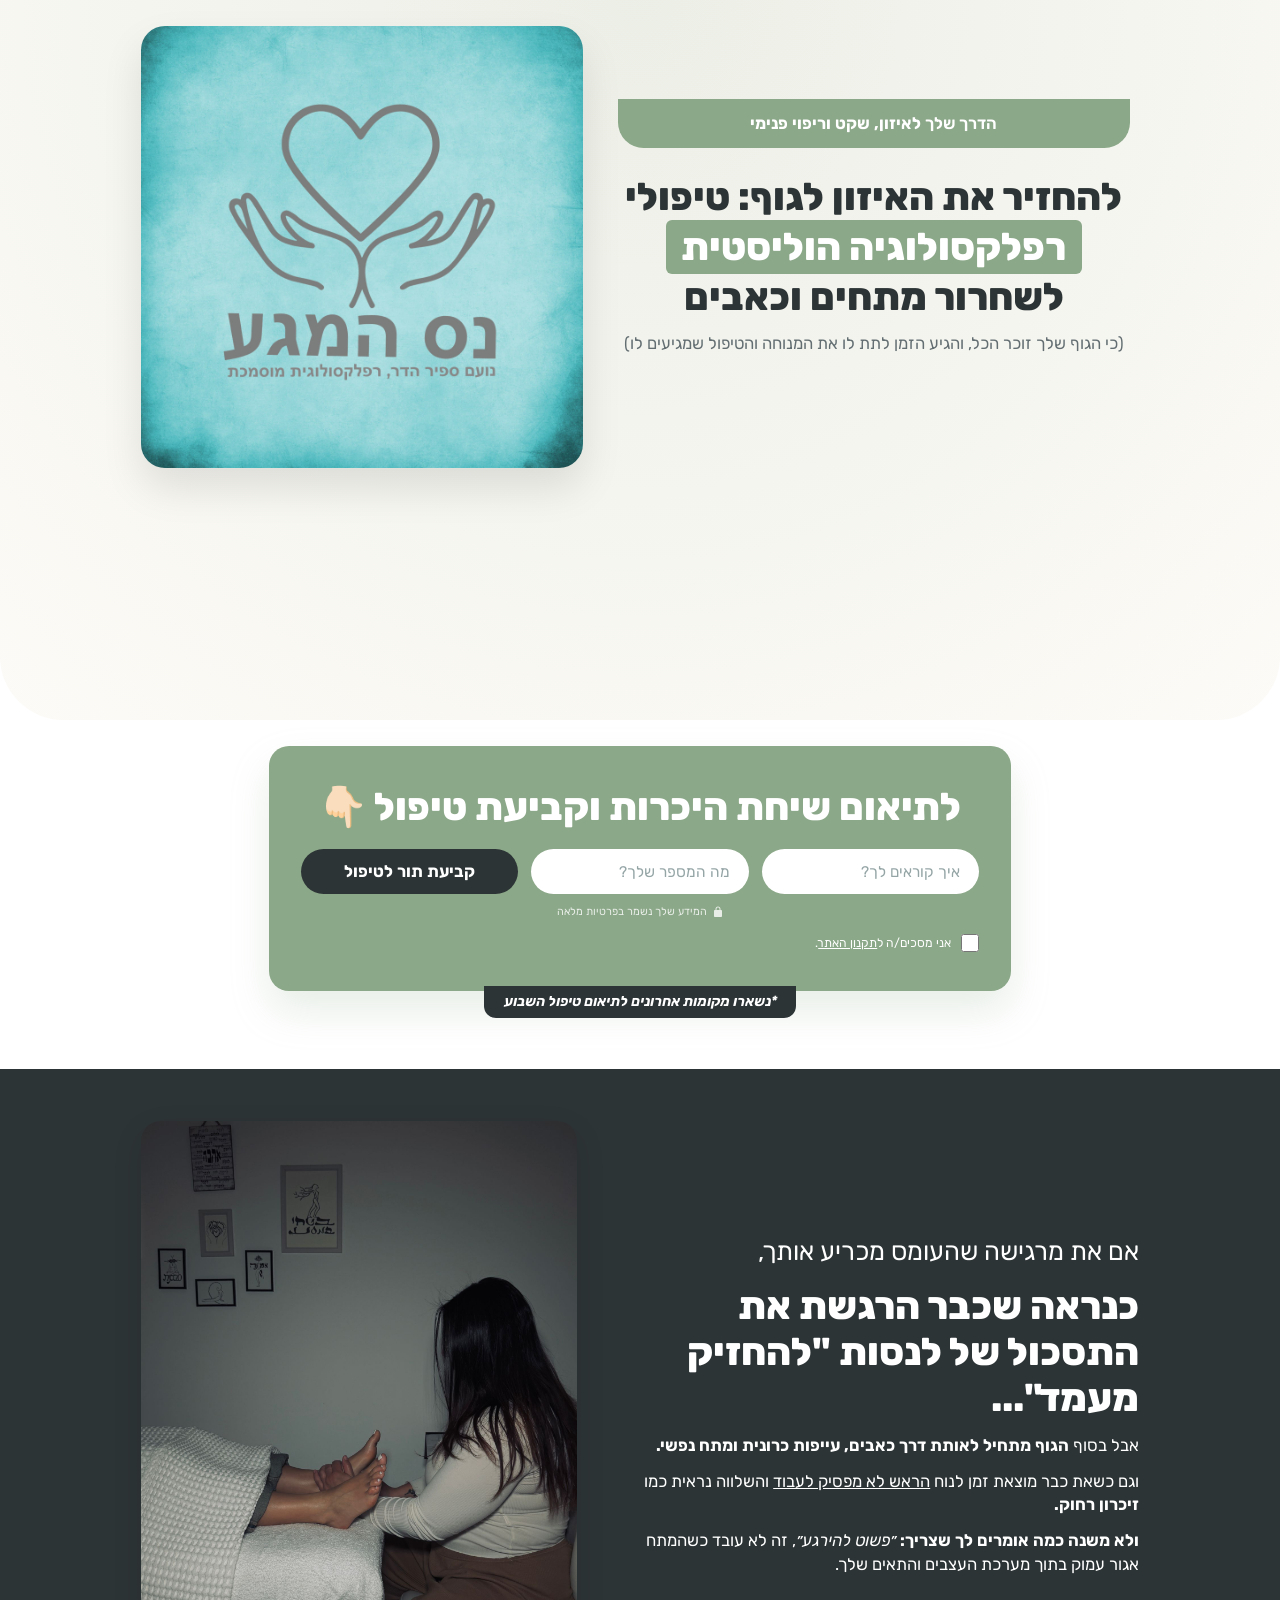
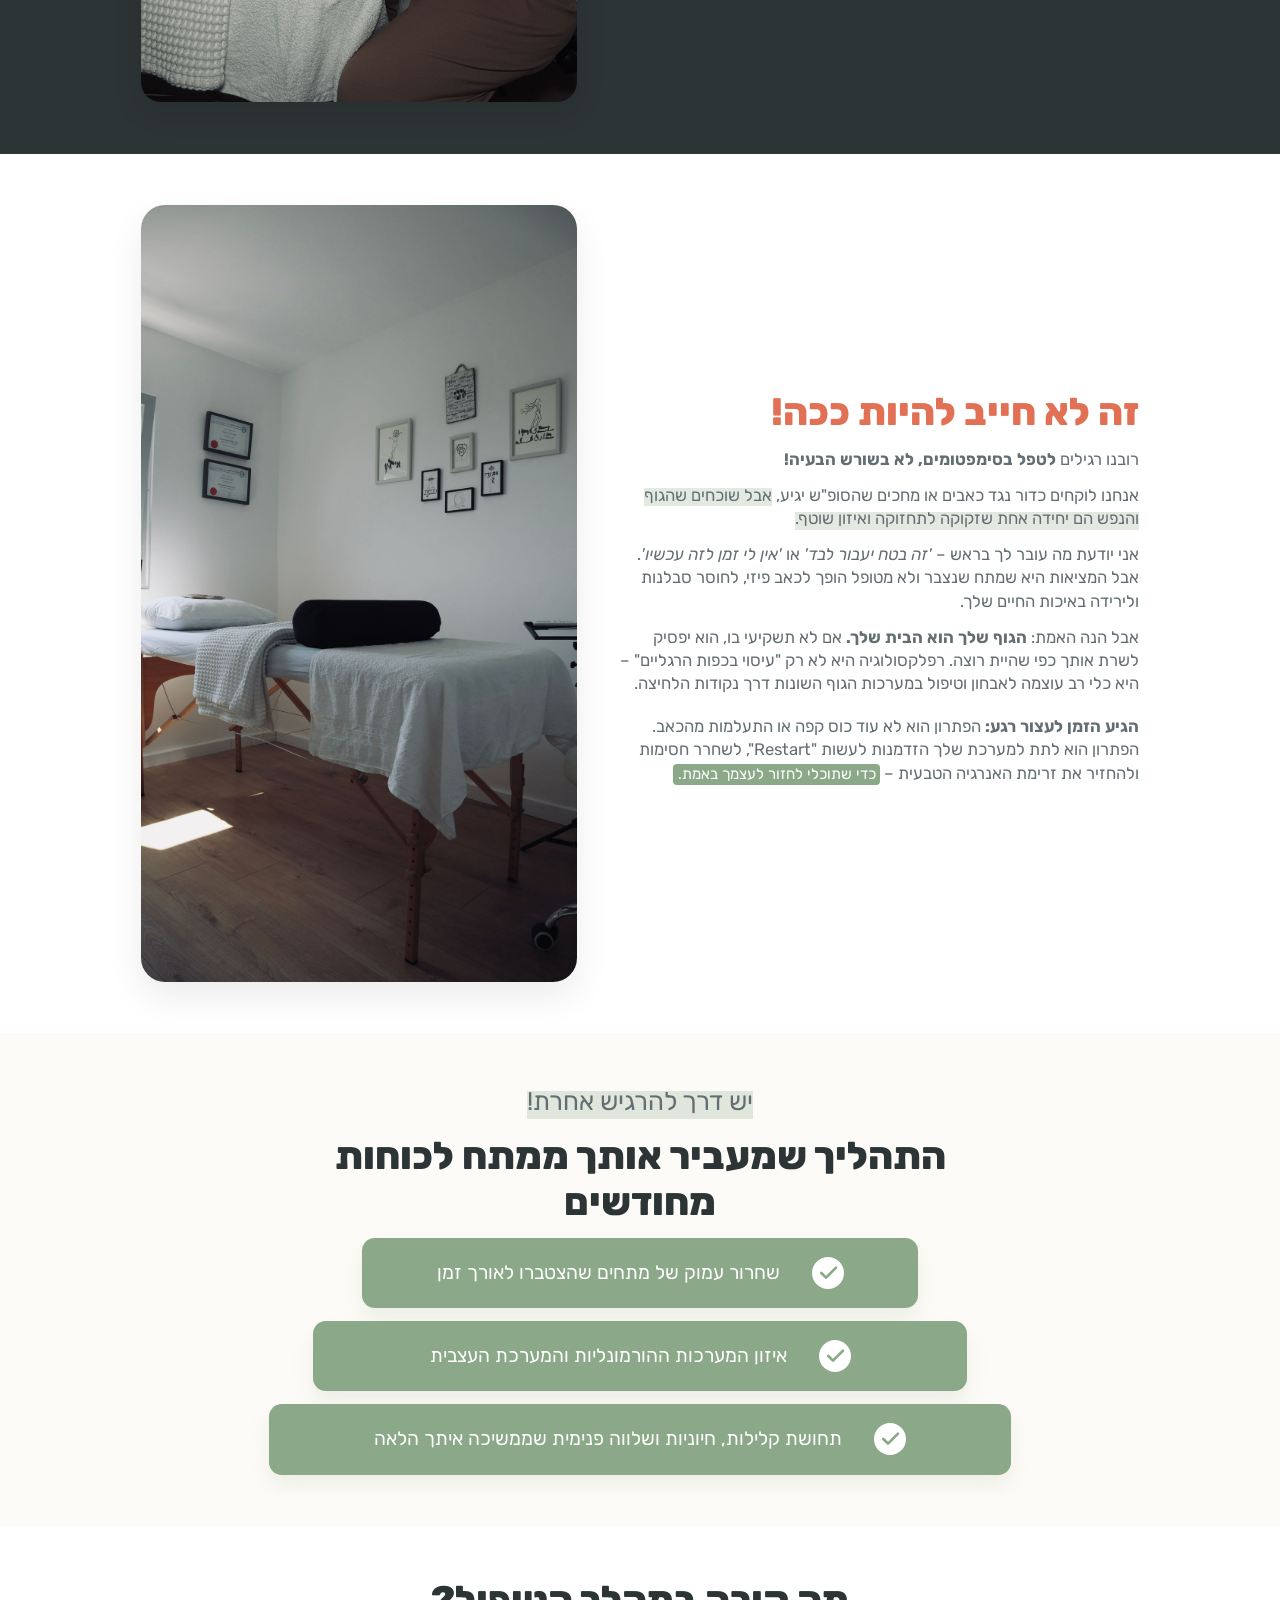
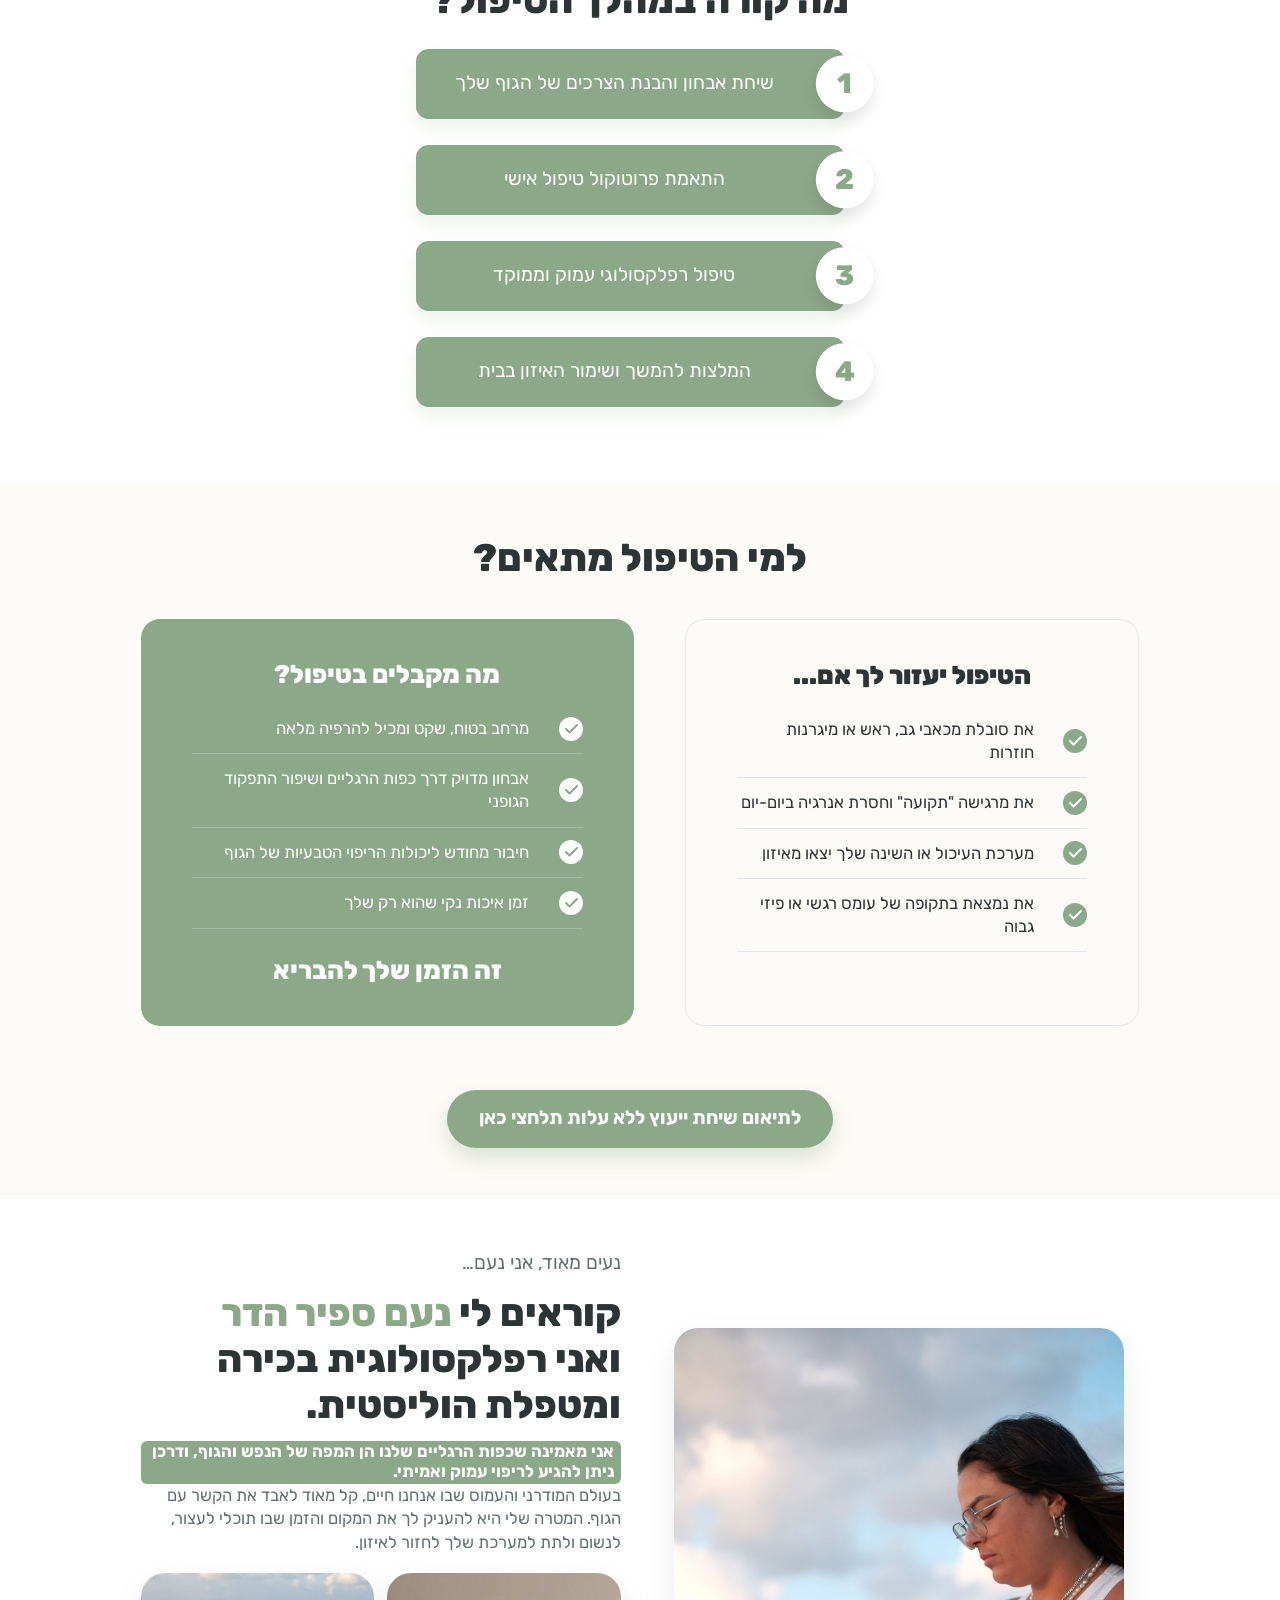
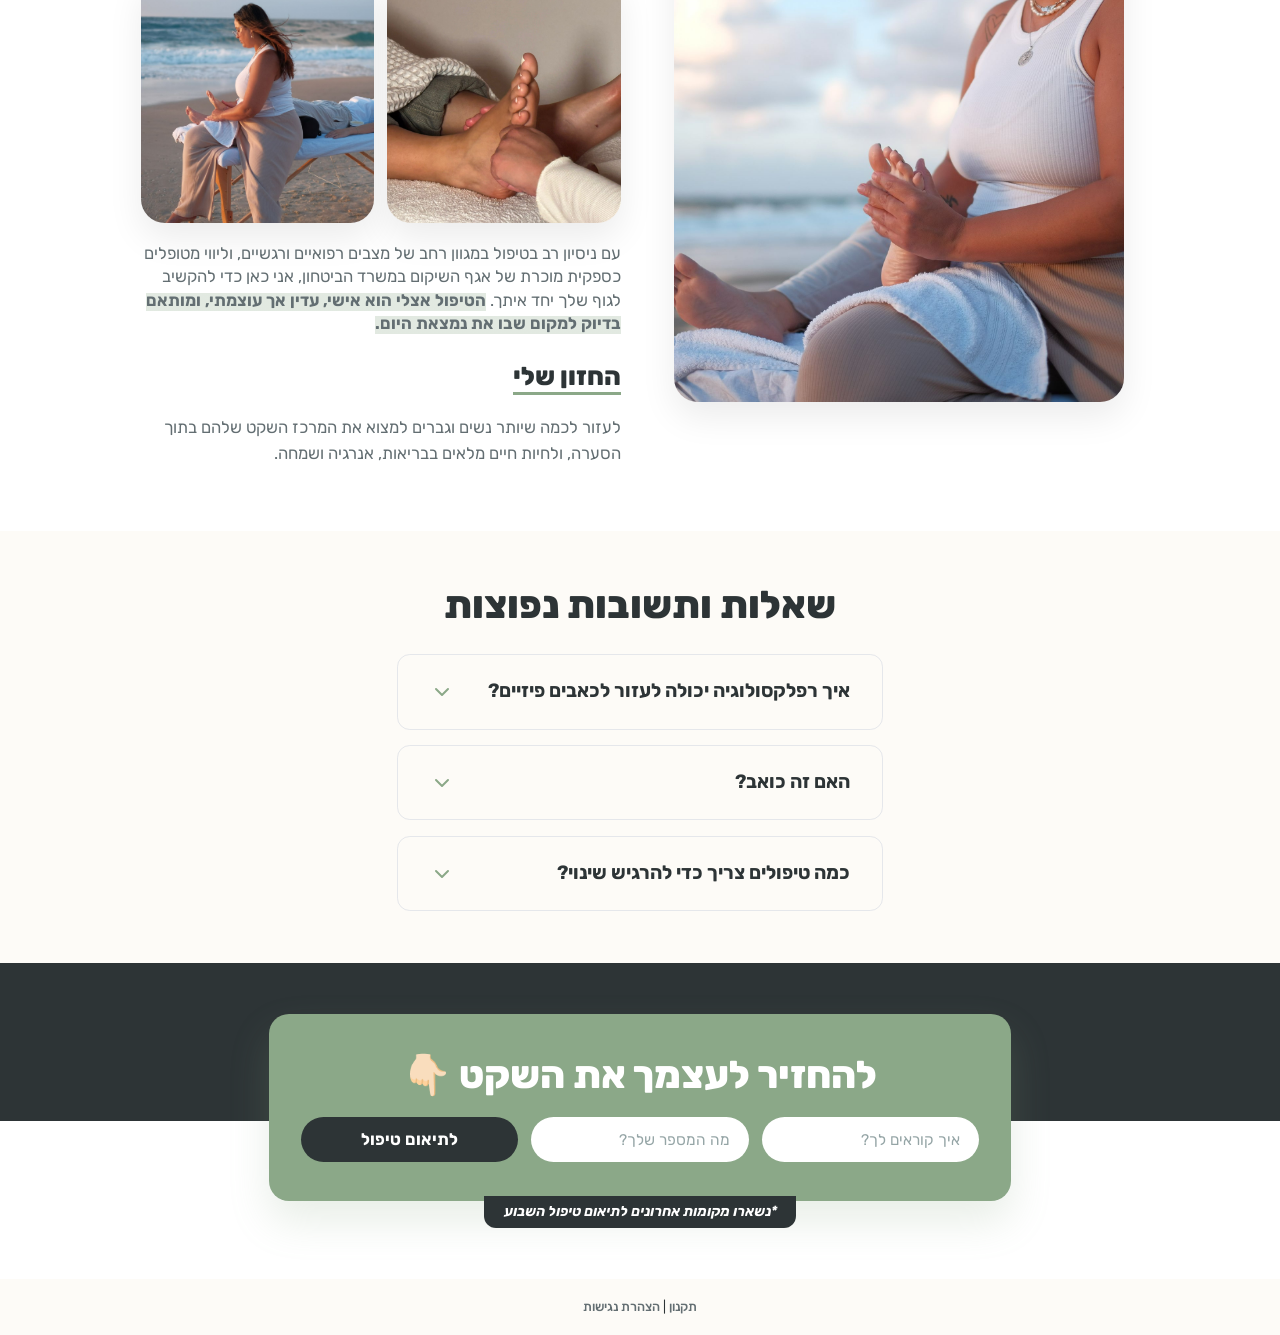
==== index.html @ 79ab9cec "Initial commit for Noam Sapir Hadar website" ====
<!DOCTYPE html>
<html lang="he" dir="rtl">
<head>
  <meta charset="utf-8">
  <title>נעם ספיר הדר | רפלקסולוגיה וטיפול הוליסטי</title>
  <meta content="להחזיר את האיזון לגוף ולנפש: טיפולי רפלקסולוגיה מותאמים אישית לשחרור מתחים, כאבים ושיפור איכות החיים." name="description">
  <meta name="keywords" content="נעם ספיר הדר, רפלקסולוגיה, טיפול הוליסטי, רפואה משלימה, חולון, שחרור מתחים, איזון גוף נפש">
  <meta name="author" content="נעם ספיר הדר">
  
  <meta content="נעם ספיר הדר | רפלקסולוגיה וטיפול הוליסטי" property="og:title">
  <meta content="להחזיר את האיזון לגוף ולנפש: טיפולי רפלקסולוגיה מותאמים אישית לשחרור מתחים, כאבים ושיפור איכות החיים." property="og:description">
  <meta content="website" property="og:type">
  
  <meta content="width=device-width, initial-scale=1" name="viewport">
  
  <link rel="stylesheet" href="style.css">

  <script>
  !function(f,b,e,v,n,t,s)
  {if(f.fbq)return;n=f.fbq=function(){n.callMethod?
  n.callMethod.apply(n,arguments):n.queue.push(arguments)};
  if(!f._fbq)f._fbq=n;n.push=n;n.loaded=!0;n.version='2.0';
  n.queue=[];t=b.createElement(e);t.async=!0;
  t.src=v;s=b.getElementsByTagName(e)[0];
  s.parentNode.insertBefore(t,s)}(window, document,'script',
  'https://connect.facebook.net/en_US/fbevents.js');
  fbq('init', '3843866865916899');
  fbq('track', 'PageView');
  </script>
  </head>
<body class="body">

<section class="hero-section">
  <div class="hero-background w-clearfix"></div>
  <div class="container large">
    <div class="hero-section-grid">
      <div>
        <div class="hero-topper">הדרך שלך <strong>לאיזון, שקט וריפוי פנימי</strong></div>
        <h1>להחזיר את האיזון לגוף: טיפולי <span class="bg-text-green">רפלקסולוגיה הוליסטית</span> לשחרור מתחים וכאבים</h1>
        <p>(כי הגוף שלך זוכר הכל, והגיע הזמן לתת לו את המנוחה והטיפול שמגיעים לו)</p>
      </div>
      <div style="text-align: center;">
        <img src="noam7.jpg" alt="נעם ספיר הדר - טיפול רפלקסולוגיה" class="main-hero-image" fetchpriority="high">
      </div>
    </div>
  </div>
</section>

<div class="container text-center" style="margin-top: 2rem; margin-bottom: 4rem;">
  <div class="form-block w-form">
    <form id="Lead-Form-Top" class="blue-form-wrapper">
      <h2 class="form-header">לתיאום שיחת היכרות וקביעת טיפול 👇🏻</h2>
      <div class="form-grid">
        <input class="round-text-field w-input" name="Name" placeholder="איך קוראים לך?" type="text" required aria-label="שם מלא">
        <input class="round-text-field w-input" name="Phone" placeholder="מה המספר שלך?" type="tel" required aria-label="מספר טלפון">
        <input type="submit" class="dark-round-button w-button" value="קביעת תור לטיפול" style="border: none;">
      </div>
      <div style="text-align: center; margin-top: 10px; font-size: 0.85rem; color: rgba(255,255,255,0.8); display: flex; align-items: center; justify-content: center; gap: 5px;">
        <svg width="12" height="12" viewBox="0 0 24 24" fill="currentColor"><path d="M18 8h-1V6c0-2.76-2.24-5-5-5S7 3.24 7 6v2H6c-1.1 0-2 .9-2 2v10c0 1.1.9 2 2 2h12c1.1 0 2-.9 2-2V10c0-1.1-.9-2-2-2zM9 6c0-1.66 1.34-3 3-3s3 1.34 3 3v2H9V6z"/></svg>
        המידע שלך נשמר בפרטיות מלאה
      </div>
      <div style="text-align: right; margin-top: 15px; color: white; font-size: 0.95rem; line-height: 1.4;">
        <label style="display: flex; align-items: center; gap: 10px; cursor: pointer; font-weight: normal;">
          <input type="checkbox" name="Legal_Consent" required style="width: 18px; height: 18px; flex-shrink: 0; cursor: pointer;">
          <span>אני מסכים/ה ל<a href="terms.html" target="_blank" rel="noopener" style="color: #ffffff; text-decoration: underline;">תקנון האתר</a>.</span>
        </label>
      </div>
      <p id="result-top" style="margin-top: 10px; display: none; color: white;"></p>
    </form>
    <div style="text-align: center; margin-top: -5px; position: relative; z-index: 10;">
      <div class="form-footer" style="padding: 0.5rem 1.5rem; border-radius: 0 0 12px 12px; font-weight: bold;">*נשארו מקומות אחרונים לתיאום טיפול השבוע</div>
    </div>
  </div>
</div>

<section class="dark-section">
  <div class="container large">
    <div class="pains-section-grid">
      <div>
        <p class="extra-big-text">אם את מרגישה שהעומס מכריע אותך,</p>
        <h2>כנראה שכבר הרגשת את התסכול של לנסות "להחזיק מעמד"...</h2>
        <p>אבל בסוף <strong class="red-marker">הגוף מתחיל לאותת דרך כאבים, עייפות כרונית ומתח נפשי.</strong></p>
        <p>וגם כשאת כבר מוצאת זמן לנוח <span class="underline">הראש לא מפסיק לעבוד</span> והשלווה נראית כמו <strong>זיכרון רחוק.</strong></p>
        <p><strong>ולא משנה כמה אומרים לך שצריך:</strong> <em>״פשוט להירגע״</em>, זה לא עובד כשהמתח אגור עמוק בתוך מערכת העצבים והתאים שלך.</p>
      </div>
      <div style="text-align: center;">
        <img src="noam1.jpg" alt="שחרור מתחים ורוגע" class="pains-chart-image" loading="lazy">
      </div>
    </div>
  </div>
</section>

<section class="white-section">
  <div class="container large">
    <div class="pains-section-grid">
      <div>
        <h2 class="red-text">זה לא חייב להיות ככה!</h2>
        <p>רובנו רגילים <strong>לטפל בסימפטומים, לא בשורש הבעיה!</strong></p>
        <p>אנחנו לוקחים כדור נגד כאבים או מחכים שהסופ"ש יגיע, <span class="yellow-marker">אבל שוכחים שהגוף והנפש הם יחידה אחת שזקוקה לתחזוקה ואיזון שוטף.</span></p>
        
        <p style="margin-top: 1rem;">אני יודעת מה עובר לך בראש – <em>'זה בטח יעבור לבד'</em> או <em>'אין לי זמן לזה עכשיו'</em>. אבל המציאות היא שמתח שנצבר ולא מטופל הופך לכאב פיזי, לחוסר סבלנות ולירידה באיכות החיים שלך.</p>
        <p>אבל הנה האמת: <strong class="red-marker">הגוף שלך הוא הבית שלך.</strong> אם לא תשקיעי בו, הוא יפסיק לשרת אותך כפי שהיית רוצה. רפלקסולוגיה היא לא רק "עיסוי בכפות הרגליים" – היא כלי רב עוצמה לאבחון וטיפול במערכות הגוף השונות דרך נקודות הלחיצה.</p>
        
        <div style="margin-top: 1.5rem;">
          <p><strong>הגיע הזמן לעצור רגע: </strong> הפתרון הוא לא עוד כוס קפה או התעלמות מהכאב. הפתרון הוא לתת למערכת שלך הזדמנות לעשות "Restart", לשחרר חסימות ולהחזיר את זרימת האנרגיה הטבעית – <span class="bg-text-green" style="font-size: 0.9em; padding: 0.1em 0.3em; border-radius: 4px;">כדי שתוכלי לחזור לעצמך באמת.</span></p>
        </div>
      </div>
      <div style="text-align: center;">
        <img src="noam2.jpg" alt="טיפול רפלקסולוגיה מקצועי" class="about-image" loading="lazy">
      </div>
    </div>
  </div>
</section>

<section class="light-gray-section text-center">
  <div class="container">
    <p class="extra-big-text"><span class="yellow-marker">יש דרך להרגיש אחרת!</span></p>
    <h2>התהליך שמעביר אותך ממתח לכוחות מחודשים</h2>
    <div class="blue-list-blocks-wrapper">
      <div class="blue-list-block cascading-block-1">
        <svg class="check-icon" viewBox="0 0 24 24" fill="none" xmlns="http://www.w3.org/2000/svg"><circle cx="12" cy="12" r="12" fill="white"/><path d="M7 12L10.5 15.5L18 8" stroke="#8BA888" stroke-width="2" stroke-linecap="round" stroke-linejoin="round"/></svg>
        <div>שחרור עמוק של מתחים שהצטברו לאורך זמן</div>
      </div>
      <div class="blue-list-block cascading-block-2">
        <svg class="check-icon" viewBox="0 0 24 24" fill="none" xmlns="http://www.w3.org/2000/svg"><circle cx="12" cy="12" r="12" fill="white"/><path d="M7 12L10.5 15.5L18 8" stroke="#8BA888" stroke-width="2" stroke-linecap="round" stroke-linejoin="round"/></svg>
        <div>איזון המערכות ההורמונליות והמערכת העצבית</div>
      </div>
      <div class="blue-list-block cascading-block-3">
        <svg class="check-icon" viewBox="0 0 24 24" fill="none" xmlns="http://www.w3.org/2000/svg"><circle cx="12" cy="12" r="12" fill="white"/><path d="M7 12L10.5 15.5L18 8" stroke="#8BA888" stroke-width="2" stroke-linecap="round" stroke-linejoin="round"/></svg>
        <div>תחושת קלילות, חיוניות ושלווה פנימית שממשיכה איתך הלאה</div>
      </div>
    </div>
  </div>
</section>

<section class="white-section text-center">
  <div class="container small">
    <h2>מה קורה במהלך הטיפול?</h2>
    <div class="onboarding-steps-wrapper">
      <div class="blue-list-block onboarding"><div class="onboarding-number">1</div><div>שיחת אבחון והבנת הצרכים של הגוף שלך</div></div>
      <div class="blue-list-block onboarding"><div>התאמת פרוטוקול טיפול אישי</div><div class="onboarding-number">2</div></div>
      <div class="blue-list-block onboarding"><div>טיפול רפלקסולוגי עמוק וממוקד</div><div class="onboarding-number">3</div></div>
      <div class="blue-list-block onboarding"><div>המלצות להמשך ושימור האיזון בבית</div><div class="onboarding-number">4</div></div>
    </div>
  </div>
</section>

<section class="light-gray-section text-center">
  <div class="container large">
    <h2>למי הטיפול מתאים?</h2>
    <div class="avatar-wrapper">
      <div class="avatar-block">
        <h3 style="font-weight: 900;">הטיפול יעזור לך אם...</h3>
        <div>
          <div class="avatar-list-line">
            <svg class="list-icon-svg" viewBox="0 0 24 24" fill="none" xmlns="http://www.w3.org/2000/svg"><circle cx="12" cy="12" r="12" fill="#8BA888"/><path d="M7 12L10.5 15.5L18 8" stroke="white" stroke-width="2" stroke-linecap="round" stroke-linejoin="round"/></svg>
            <div>את סובלת מכאבי גב, ראש או מיגרנות חוזרות</div>
          </div>
          <div class="avatar-list-line">
            <svg class="list-icon-svg" viewBox="0 0 24 24" fill="none" xmlns="http://www.w3.org/2000/svg"><circle cx="12" cy="12" r="12" fill="#8BA888"/><path d="M7 12L10.5 15.5L18 8" stroke="white" stroke-width="2" stroke-linecap="round" stroke-linejoin="round"/></svg>
            <div>את מרגישה "תקועה" וחסרת אנרגיה ביום-יום</div>
          </div>
          <div class="avatar-list-line">
            <svg class="list-icon-svg" viewBox="0 0 24 24" fill="none" xmlns="http://www.w3.org/2000/svg"><circle cx="12" cy="12" r="12" fill="#8BA888"/><path d="M7 12L10.5 15.5L18 8" stroke="white" stroke-width="2" stroke-linecap="round" stroke-linejoin="round"/></svg>
            <div>מערכת העיכול או השינה שלך יצאו מאיזון</div>
          </div>
          <div class="avatar-list-line">
            <svg class="list-icon-svg" viewBox="0 0 24 24" fill="none" xmlns="http://www.w3.org/2000/svg"><circle cx="12" cy="12" r="12" fill="#8BA888"/><path d="M7 12L10.5 15.5L18 8" stroke="white" stroke-width="2" stroke-linecap="round" stroke-linejoin="round"/></svg>
            <div>את נמצאת בתקופה של עומס רגשי או פיזי גבוה</div>
          </div>
        </div>
      </div>
      <div class="avatar-block blue">
        <h3>מה מקבלים בטיפול?</h3>
        <div>
          <div class="avatar-list-line">
            <svg class="list-icon-svg" viewBox="0 0 24 24" fill="none" xmlns="http://www.w3.org/2000/svg"><circle cx="12" cy="12" r="12" fill="white"/><path d="M7 12L10.5 15.5L18 8" stroke="#8BA888" stroke-width="2" stroke-linecap="round" stroke-linejoin="round"/></svg>
            <div>מרחב בטוח, שקט ומכיל להרפיה מלאה</div>
          </div>
          <div class="avatar-list-line">
            <svg class="list-icon-svg" viewBox="0 0 24 24" fill="none" xmlns="http://www.w3.org/2000/svg"><circle cx="12" cy="12" r="12" fill="white"/><path d="M7 12L10.5 15.5L18 8" stroke="#8BA888" stroke-width="2" stroke-linecap="round" stroke-linejoin="round"/></svg>
            <div>אבחון מדויק דרך כפות הרגליים ושיפור התפקוד הגופני</div>
          </div>
          <div class="avatar-list-line">
            <svg class="list-icon-svg" viewBox="0 0 24 24" fill="none" xmlns="http://www.w3.org/2000/svg"><circle cx="12" cy="12" r="12" fill="white"/><path d="M7 12L10.5 15.5L18 8" stroke="#8BA888" stroke-width="2" stroke-linecap="round" stroke-linejoin="round"/></svg>
            <div>חיבור מחודש ליכולות הריפוי הטבעיות של הגוף</div>
          </div>
          <div class="avatar-list-line">
            <svg class="list-icon-svg" viewBox="0 0 24 24" fill="none" xmlns="http://www.w3.org/2000/svg"><circle cx="12" cy="12" r="12" fill="white"/><path d="M7 12L10.5 15.5L18 8" stroke="#8BA888" stroke-width="2" stroke-linecap="round" stroke-linejoin="round"/></svg>
            <div>זמן איכות נקי שהוא רק שלך</div>
          </div>
        </div>
        <h3 style="text-align: center; margin-top: 2rem; margin-bottom: 0;">זה הזמן שלך להבריא</h3>
      </div>
    </div>
    <a href="#Cta" class="blue-round-button w-inline-block" style="text-decoration: none; margin-top: 2rem;">
      <div>לתיאום שיחת ייעוץ <strong>ללא עלות</strong> תלחצי כאן</div>
    </a>
  </div>
</section>

<section class="white-section">
  <div class="container large">
    <div class="about-section-grid">
      <div style="text-align: center;">
        <img src="noam4.jpg" alt="נעם ספיר הדר - רפלקסולוגית בכירה" class="about-image" style="max-width: 450px; margin: 0 auto; display: block;" loading="lazy">
      </div>
      <div class="about-content-wrapper">
        <p class="big-text">נעים מאוד, אני נעם…</p>
        <h2>קוראים לי <span class="light-blue-text">נעם ספיר הדר</span> <br>ואני <span>רפלקסולוגית בכירה ומטפלת הוליסטית.</span></h2>
        <div>
          <p>
            <strong class="bg-text-green">
              אני מאמינה שכפות הרגליים שלנו הן המפה של הנפש והגוף, ודרכן ניתן להגיע לריפוי עמוק ואמיתי.
            </strong>
            בעולם המודרני והעמוס שבו אנחנו חיים, קל מאוד לאבד את הקשר עם הגוף. המטרה שלי היא להעניק לך את המקום והזמן שבו תוכלי לעצור, לנשום ולתת למערכת שלך לחזור לאיזון.
          </p>
          <div style="display: grid; grid-template-columns: 1fr 1fr; gap: 1rem; margin: 1.5rem 0;">
            <img src="noam5.jpg" alt="קליניקה נעם ספיר הדר" class="about-image" style="height: 250px;">
            <img src="noam6.jpg" alt="טיפול בכפות הרגליים" class="about-image" style="height: 250px;">
          </div>
          <p>
            עם ניסיון רב בטיפול במגוון רחב של מצבים רפואיים ורגשיים, וליווי מטופלים כספקית מוכרת של אגף השיקום במשרד הביטחון, אני כאן כדי להקשיב לגוף שלך יחד איתך.
            <strong class="yellow-marker">
              הטיפול אצלי הוא אישי, עדין אך עוצמתי, ומותאם בדיוק למקום שבו את נמצאת היום.
            </strong>
          </p>
          <div style="margin-top: 2rem;">
            <h2 style="font-size: 2rem; display: inline-block; border-bottom: 3px solid #8BA888; padding-bottom: 0;">
              החזון שלי
            </h2>
            <p style="margin-top: 0.5rem; line-height: 1.6;">
              לעזור לכמה שיותר נשים וגברים למצוא את המרכז השקט שלהם בתוך הסערה, ולחיות חיים מלאים בבריאות, אנרגיה ושמחה.
            </p>
          </div>
        </div>
      </div>
    </div>
  </div>
</section>

<section class="light-gray-section">
  <div class="container small">
    <h2 class="text-center" style="margin-bottom: 2rem;">שאלות ותשובות נפוצות</h2>
    <div class="faq-wrapper-2" id="faq-section">
      
      <div class="faq-block-2" onclick="toggleFaq(this)">
        <div class="faq-question-wrapper-2">
          <div class="faq-question-text-2">איך רפלקסולוגיה יכולה לעזור לכאבים פיזיים?</div>
          <svg class="faq-arrow-icon-2" viewBox="0 0 24 24" fill="none" xmlns="http://www.w3.org/2000/svg" style="transition: transform 0.3s ease; width: 24px; height: 24px;"><path d="M6 9L12 15L18 9" stroke="currentColor" stroke-width="2" stroke-linecap="round" stroke-linejoin="round"/></svg>
        </div>
        <div class="faq-answer-wrapper" style="display: none; padding-top: 1rem; border-top: 1px solid #E5E7EB; margin-top: 0.5rem;">
          <p class="faq-answer-text-2">דרך כפות הרגליים משתקפות כל מערכות הגוף. לחיצה ועיסוי בנקודות ספציפיות מעוררים את זרימת הדם, משחררים חסימות ומעודדים את הגוף להפריש חומרים משככי כאבים ומרגיעים באופן טבעי.</p>
        </div>
      </div>
      
      <div class="faq-block-2" onclick="toggleFaq(this)">
        <div class="faq-question-wrapper-2">
          <div class="faq-question-text-2">האם זה כואב?</div>
          <svg class="faq-arrow-icon-2" viewBox="0 0 24 24" fill="none" xmlns="http://www.w3.org/2000/svg" style="transition: transform 0.3s ease; width: 24px; height: 24px;"><path d="M6 9L12 15L18 9" stroke="currentColor" stroke-width="2" stroke-linecap="round" stroke-linejoin="round"/></svg>
        </div>
        <div class="faq-answer-wrapper" style="display: none; padding-top: 1rem; border-top: 1px solid #E5E7EB; margin-top: 0.5rem;">
          <p class="faq-answer-text-2">הטיפול לרוב נעים ומרגיע מאוד. לעיתים תיתכן רגישות בנקודות שמשקפות חוסר איזון בגוף, אך עוצמת הלחיצה תמיד מותאמת לסף הרגישות האישי שלך כדי להבטיח נוחות מקסימלית.</p>
        </div>
      </div>
      
      <div class="faq-block-2" onclick="toggleFaq(this)">
        <div class="faq-question-wrapper-2">
          <div class="faq-question-text-2">כמה טיפולים צריך כדי להרגיש שינוי?</div>
          <svg class="faq-arrow-icon-2" viewBox="0 0 24 24" fill="none" xmlns="http://www.w3.org/2000/svg" style="transition: transform 0.3s ease; width: 24px; height: 24px;"><path d="M6 9L12 15L18 9" stroke="currentColor" stroke-width="2" stroke-linecap="round" stroke-linejoin="round"/></svg>
        </div>
        <div class="faq-answer-wrapper" style="display: none; padding-top: 1rem; border-top: 1px solid #E5E7EB; margin-top: 0.5rem;">
          <p class="faq-answer-text-2">כבר לאחר הטיפול הראשון מרגישים לרוב רוגע ושלווה. לטיפול בבעיות כרוניות או עמוקות יותר, מומלץ לעבור סדרה של מספר טיפולים כדי לייצר שינוי יציב ומעמיק במערכות הגוף.</p>
        </div>
      </div>

    </div>
  </div>
</section>

<section id="Cta" class="half-dark-section">
  <div class="container text-center">
    <div class="form-block w-form">
      <form id="Lead-Form" class="blue-form-wrapper">
        <h2 class="form-header">להחזיר לעצמך את השקט 👇🏻</h2>
        <div class="form-grid">
          <input class="round-text-field w-input" name="Name" placeholder="איך קוראים לך?" type="text" required>
          <input class="round-text-field w-input" name="Phone" placeholder="מה המספר שלך?" type="tel" required>
          <input type="submit" class="dark-round-button w-button" value="לתיאום טיפול">
        </div>
        <p id="result-bottom" style="margin-top: 10px; display: none; color: white;"></p>
      </form>
      <div style="text-align: center; margin-top: -5px; position: relative; z-index: 10;">
        <div class="form-footer" style="padding: 0.5rem 1.5rem; border-radius: 0 0 12px 12px; font-weight: bold;">*נשארו מקומות אחרונים לתיאום טיפול השבוע</div>
      </div>
    </div>
  </div>
</section>

<section class="white-section footer">
  <div class="container">
    <div class="footer-text">
      <a href="terms.html" class="footer-link">תקנון</a> | 
      <a href="accessibility.html" class="footer-link">הצהרת נגישות</a>
    </div>
  </div>
</section>

<script>
function toggleFaq(element) {
  const answer = element.querySelector('.faq-answer-wrapper');
  const arrow = element.querySelector('.faq-arrow-icon-2');
  
  if (answer.style.display === 'none') {
    answer.style.display = 'block';
    arrow.style.transform = 'rotate(180deg)';
  } else {
    answer.style.display = 'none';
    arrow.style.transform = 'rotate(0deg)';
  }
}

const formIds = ['Lead-Form-Top', 'Lead-Form'];

formIds.forEach(id => {
    const form = document.getElementById(id);
    const result = (id === 'Lead-Form-Top') ? document.getElementById('result-top') : document.getElementById('result-bottom');

    form.addEventListener('submit', async function(e) {
        e.preventDefault();
        const formData = new FormData(form);
        const json = JSON.stringify(Object.fromEntries(formData));

        result.style.display = "block";
        result.textContent = "שולח נתונים בבטחה...";

        try {
            const response = await fetch('/api/submit', {
                method: 'POST',
                headers: { 'Content-Type': 'application/json', 'Accept': 'application/json' },
                body: json
            });

            if (response.ok) {
                result.textContent = "הפרטים נשלחו בהצלחה! ניצור קשר בהקדם.";
                form.reset();
            } else {
                result.textContent = "אירעה שגיאה בשרת. אנא נסה שנית או פנה אלינו בטלפון.";
            }
        } catch (error) {
            result.textContent = "משהו השתבש. אנא וודא שאתה מחובר לאינטרנט ונסה שוב.";
        } finally {
            setTimeout(() => { result.style.display = "none"; }, 6000);
        }
    });
});
</script>

<script defer src="https://cdn.userway.org/widget.js" data-account="iaCLqsaGRU" data-position="5"></script>

</body>
</html>
---- style.css ----
@import url('https://fonts.googleapis.com/css2?family=Rubik:ital,wght@0,300..900;1,300..900&display=swap');

/* HTML Resets & Base Elements */
* { box-sizing: border-box; }
html { height: 100%; -webkit-text-size-adjust: 100%; -ms-text-size-adjust: 100%; font-family: sans-serif; }
body { margin: 0; min-height: 100%; direction: rtl; color: #2D3436; text-align: right; font-family: 'Rubik', sans-serif; font-size: 1.3rem; line-height: 1.4; background-color: #fff; }
article, aside, details, figcaption, figure, footer, header, hgroup, main, menu, nav, section, summary { display: block; }
a { background-color: #0000; }
a:active, a:hover { outline: 0; }
b, strong { font-weight: bold; }
h1, h2, h3, h4, h5, h6 { margin-bottom: 10px; font-weight: bold; }
h1 { margin-top: 20px; font-size: 38px; line-height: 44px; }
h2 { margin-top: 20px; font-size: 32px; line-height: 36px; }
h3 { margin-top: 20px; font-size: 24px; line-height: 30px; }
h4 { margin-top: 10px; font-size: 18px; line-height: 24px; }
p { margin-top: 0; margin-bottom: 10px; }
img { vertical-align: middle; max-width: 100%; display: inline-block; border: 0; }
button, input, select, textarea { color: inherit; font: inherit; margin: 0; }
button, html input[type="button"], input[type="submit"] { -webkit-appearance: button; cursor: pointer; border: 0; }
input { line-height: normal; }
input[type="checkbox"] { box-sizing: border-box; padding: 0; }
ul { margin-top: 0; margin-bottom: 10px; padding-left: 40px; }
textarea { overflow: auto; resize: none; min-height: 5rem; }

/* Variables */
:root {
  --white-smoke: #FDFBF7;
  --dark: #2D3436;
  --white: white;
  --light-blue: #A8C3A0;
  --green: #8BA888;
  --red: #E17055;
  --brand-accent: #8BA888;
  --brand-accent-light: rgba(139, 168, 136, 0.45);
}

/* Base Classes */
.w-clearfix:before, .w-clearfix:after { content: " "; grid-area: 1 / 1 / 2 / 2; display: table; }
.w-clearfix:after { clear: both; }
.w-inline-block { max-width: 100%; display: inline-block; }
.w-form { margin: 0 0 15px; }
.w-input { color: #333; vertical-align: middle; background-color: #fff; border: 1px solid #E5E7EB; width: 100%; height: 38px; margin-bottom: 10px; padding: 8px 12px; font-size: 14px; line-height: 1.42857; display: block; border-radius: 8px; }
.w-input:focus { border-color: var(--brand-accent); outline: 0; }
.w-button { color: #fff; line-height: inherit; cursor: pointer; background-color: var(--brand-accent); border: 0; border-radius: 8px; padding: 9px 15px; text-decoration: none; display: inline-block; transition: background-color 0.2s; }
.w-button:hover { background-color: #7A9677; }

/* Typography Overrides */
h1, h2 { margin-top: 0; margin-bottom: 1rem; font-size: 3rem; font-weight: 800; line-height: 1.2; color: #2D3436; }
h3 { margin-top: 0; margin-bottom: 1rem; font-size: 2rem; font-weight: 800; line-height: 1.3; color: #2D3436; }
h4 { margin-top: 0; margin-bottom: 1rem; font-size: 1.5rem; font-weight: 700; line-height: 24px; }
p { margin-bottom: 1rem; color: #636E72; }
.text-center { text-align: center; }
.extra-big-text { font-size: 2rem; line-height: 1.4; }
.big-text { font-size: 1.5rem; line-height: 1.4; }
.underline { text-decoration: underline; }
.red-text { color: #E17055; }
.light-blue-text { color: var(--brand-accent) !important; }
.bg-text-green { background-color: var(--brand-accent); color: #ffffff; padding: 0.1em 0.4em; border-radius: 6px; display: inline-block; line-height: 1.2; }

/* Layout & Containers */
.container { max-width: 60rem; margin-left: auto; margin-right: auto; padding-left: 1rem; padding-right: 1rem; }
.container.small { max-width: 40rem; }
.container.large { max-width: 80rem; }

/* Sections */
.hero-section { color: var(--dark); text-align: center; position: relative; overflow: hidden; min-height: 80vh; display: flex; flex-direction: column; align-items: center; justify-content: flex-start; padding: 0 0 4rem; }
.hero-section.legal { min-height: auto; padding: 2rem 0; }
.hero-topper { background-color: var(--brand-accent); color: var(--white); border-bottom-right-radius: 2rem; border-bottom-left-radius: 2rem; max-width: 40rem; margin-bottom: 2rem; margin-left: auto; margin-right: auto; padding: 1rem 2rem; position: relative; z-index: 10; font-weight: 600; }
.hero-background { z-index: -999; background-color: #FDFBF7; background-image: radial-gradient(circle at 50% 0, rgba(139, 168, 136, 0.15), #fff0); border-bottom-right-radius: 5rem; border-bottom-left-radius: 5rem; height: 100%; position: absolute; inset: 0% 0% auto; }
.dark-section { color: var(--white); background-color: #2D3436; padding-top: 4rem; padding-bottom: 4rem; }
.dark-section h2, .dark-section p { color: white; }
.white-section { padding-top: 4rem; padding-bottom: 4rem; }
.white-section.footer { text-align: center; padding-top: 1.5rem; padding-bottom: 1.5rem; font-size: 1rem; background-color: #FDFBF7; }
.light-gray-section { background-color: var(--white-smoke); padding-top: 4rem; padding-bottom: 4rem; }
.half-dark-section { background-color: #2D3436; background-image: linear-gradient(#2D3436 50%, #fff 50%); padding-top: 4rem; padding-bottom: 4rem; }

/* Grids */
.hero-section-grid { display: grid; grid-template-columns: 1fr; gap: 2rem; align-items: center; padding-bottom: 2rem; width: 100%; }
.about-section-grid { display: grid; grid-template-columns: 1fr; gap: 3rem; align-items: center; }
.pains-section-grid { display: grid; grid-template-columns: 1fr; gap: 3rem; align-items: center; }

/* Images */
.main-hero-image { width: auto; max-width: 100%; max-height: 65vh; height: auto; border-radius: 24px; box-shadow: 0 20px 40px rgba(0,0,0,0.1); margin: 2rem auto 0; display: block; object-fit: contain; }
.about-image { width: 100%; border-radius: 24px; box-shadow: 0 15px 35px rgba(0,0,0,0.08); object-fit: cover; }
.pains-chart-image { width: 100%; max-width: 550px; display: block; margin: 0 auto; border-radius: 20px; box-shadow: 0 10px 30px rgba(0,0,0,0.1); }

/* Buttons & Forms */
.blue-round-button { grid-column-gap: 1rem; grid-row-gap: 1rem; background-color: var(--brand-accent) !important; color: var(--white); border-radius: 50rem; justify-content: center; align-items: center; padding: 1.2rem 2.5rem; font-size: 1.5rem; text-decoration: none; transition: all .3s ease-in-out; display: inline-flex; box-shadow: 0 10px 20px rgba(139, 168, 136, 0.3); font-weight: 700; }
.blue-round-button:hover { transform: translate(0, -3px); background-color: #7A9677 !important; box-shadow: 0 15px 30px rgba(139, 168, 136, 0.4); }
.dark-round-button { background-color: #2D3436 !important; border-radius: 100rem; height: 3.5rem; padding: .5rem 2.5rem; font-weight: 700; color: white !important; }
.blue-form-wrapper { background-color: var(--brand-accent) !important; border-color: var(--brand-accent) !important; color: var(--white); border-radius: 20px; padding: 3rem 2.5rem !important; box-shadow: 0 20px 40px rgba(139, 168, 136, 0.2); }
.blue-form-wrapper .form-header { color: #ffffff !important; margin-bottom: 1.5rem; }
.round-text-field { direction: rtl; color: var(--dark); text-align: right; background-color: #ffffff; border: none; border-radius: 50rem; height: 3.5rem; margin-bottom: 0; padding: .5rem 1.5rem; font-size: 1.2rem; }
.round-text-field::placeholder { color: #95A5A6; }
.form-grid { grid-column-gap: 1rem; grid-row-gap: 1rem; grid-template-rows: auto; grid-template-columns: 1fr 1fr 1fr; grid-auto-columns: 1fr; display: grid; }
.form-footer { color: var(--white); background-color: var(--dark); border-bottom-right-radius: 1rem; border-bottom-left-radius: 1rem; max-width: 85%; padding: .5rem 1.5rem; font-size: 1.1rem; font-style: italic; display: inline-block; font-weight: 500; }
.form-block { margin-bottom: 0; }
#Lead-Form input[type="submit"] { background-color: var(--dark) !important; color: #ffffff !important; border: none; transition: transform 0.2s; }
#Lead-Form input[type="submit"]:hover { transform: scale(1.02); }

/* Components - Solution Blocks */
.blue-list-block { grid-column-gap: 1.25rem; grid-row-gap: 1.25rem; background-color: var(--brand-accent) !important; color: #ffffff !important; text-align: right; border-radius: 1rem; justify-content: center; align-items: center; padding: 1rem 2rem; display: flex; position: relative; box-shadow: 0 10px 20px rgba(139, 168, 136, 0.15); }
.blue-list-blocks-wrapper { grid-column-gap: 1rem; grid-row-gap: 1rem; flex-flow: column; justify-content: flex-start; align-items: center; display: flex; }
.cascading-block-1 { width: 75% !important; max-width: none !important; margin: 0 auto !important; justify-content: center !important; font-size: 1.5rem !important; padding: 1.5rem 2.5rem !important; text-align: center !important; }
.cascading-block-2 { width: 88% !important; max-width: none !important; margin: 0 auto !important; justify-content: center !important; font-size: 1.5rem !important; padding: 1.5rem 2.5rem !important; text-align: center !important; }
.cascading-block-3 { width: 100% !important; max-width: none !important; margin: 0 auto !important; justify-content: center !important; font-size: 1.5rem !important; padding: 1.5rem 2.5rem !important; text-align: center !important; }

/* Components - Onboarding Steps */
.onboarding-steps-wrapper { grid-column-gap: 2rem; grid-row-gap: 2rem; flex-flow: column; grid-template-rows: auto auto; grid-template-columns: 1fr 1fr; grid-auto-columns: 1fr; max-width: 35rem; margin: 2rem auto; padding-right: 1.5rem; font-size: 1.5rem; display: flex; }
.blue-list-block.onboarding { padding-right: 5rem !important; padding-left: 2.5rem !important; min-height: 5.5rem; }
.onboarding-number { background-color: #ffffff !important; color: var(--brand-accent) !important; border-radius: 50% !important; width: 4.5rem !important; height: 4.5rem !important; display: flex !important; justify-content: center !important; align-items: center !important; position: absolute !important; right: 0 !important; top: 50% !important; transform: translate(50%, -50%) !important; box-shadow: 0 8px 15px rgba(0,0,0,0.1) !important; font-size: 2.2rem !important; font-weight: 800 !important; border: none !important; }

/* Components - Avatar List */
.avatar-wrapper { grid-column-gap: 4rem; grid-row-gap: 4rem; justify-content: center; margin-top: 3rem; margin-bottom: 3rem; display: flex; }
.avatar-block { color: #2D3436; background-color: #FDFBF7; border-radius: 1.5rem; padding: 3rem 4rem; border: 1px solid #E5E7EB; }
.avatar-block.blue { background-color: var(--brand-accent) !important; color: white; border: none; }
.avatar-block.blue h3 { color: white; }
.avatar-list-line { grid-column-gap: 1.2rem; grid-row-gap: 1.2rem; text-align: right; border-bottom: 1px solid #E5E7EB; justify-content: flex-start; align-items: center; padding-top: 1rem; padding-bottom: 1rem; display: flex; }
.avatar-block.blue .avatar-list-line { border-bottom-color: rgba(255,255,255,0.2); }
.avatar-list-line.last { border-bottom-style: none; }

/* Components - FAQ */
.faq-wrapper-2 { grid-column-gap: 1.2rem; grid-row-gap: 1.2rem; text-align: right; flex-flow: column; display: flex; }
.faq-block-2 { color: #2D3436; cursor: pointer; background-color: #FDFBF7; border-radius: 1rem; padding: 1.5rem 2.5rem; border: 1px solid #E5E7EB; transition: border-color 0.2s; }
.faq-block-2:hover { border-color: var(--brand-accent); }
.faq-question-wrapper-2 { grid-column-gap: 2rem; grid-row-gap: 2rem; justify-content: space-between; align-items: center; padding-top: .25rem; padding-bottom: .25rem; display: flex; }
.faq-arrow-icon-2 { height: 1.75rem; color: var(--brand-accent); }
.faq-question-text-2 { font-size: 1.5rem; font-weight: 700; line-height: 1.5; }
.faq-answer-text-2 { width: 90%; color: #636E72; }

/* Icons & SVG */
.check-icon { width: 32px !important; height: 32px !important; margin-left: 16px; flex-shrink: 0; }
.list-icon-svg { width: 24px; height: 24px; margin-left: 14px; flex-shrink: 0; }

/* Text Markers */
.red-marker { --u: 100%; --h: .45em; --y: 0em; background-repeat: no-repeat; background-position: center calc(100% - var(--y)); background-size: var(--u) var(--h); -webkit-box-decoration-break: clone; box-decoration-break: clone; padding-bottom: 1%; background-image: url("https://cdn.prod.website-files.com/654bc6376837e19d25be369f/68b5dd1bfb86dd720c9b433a_Red%20Marker.webp"); }
.yellow-marker { --u: 100%; --h: 1.1em; --y: 0em; background-repeat: no-repeat; background-position: center calc(50% - var(--y)); background-size: var(--u) var(--h); -webkit-box-decoration-break: clone; box-decoration-break: clone; padding-bottom: 1%; background-image: linear-gradient(rgba(139, 168, 136, 0.25), rgba(139, 168, 136, 0.25)); }

/* Footer */
.footer-link { color: #636E72; text-decoration: none; font-weight: 500; transition: color 0.2s; }
.footer-link:hover { color: var(--brand-accent); }
.footer-text { opacity: 1; }

/* Responsive Adjustments */
@media (min-width: 768px) {
  .hero-section-grid { grid-template-columns: 1.2fr 1fr; padding-bottom: 3rem; }
  .about-section-grid { grid-template-columns: 1fr 1fr; }
  .pains-section-grid { grid-template-columns: 1.2fr 1fr; }
}

@media screen and (max-width: 1500px) { html { font-size: 90%; } }
@media screen and (max-width: 1280px) { html { font-size: 80%; } }
@media screen and (max-width: 991px) { 
  html { font-size: 100%; } 
  .hero-topper { margin-bottom: 1rem; }
  .hero-background { border-radius: 0; left: 0%; right: 0%; }
  .avatar-wrapper { grid-column-gap: 2rem; grid-row-gap: 2rem; flex-flow: column; }
}

@media screen and (max-width: 767px) {
  body { font-size: 1.2rem; }
  h1 { font-size: 2.5rem; }
  h2 { font-size: 2.2rem; }
  h3 { font-size: 1.8rem; }
  .form-grid { grid-template-columns: 1fr; }
  .hero-background { height: 100%; }
  .avatar-wrapper { margin-top: 0; }
  .faq-block-2 { padding-left: 1.5rem; padding-right: 1.5rem; }
  .blue-round-button { font-size: 1.2rem; width: 100%; }
  .blue-form-wrapper { padding-left: 1.5rem; padding-right: 1.5rem; }
  .dark-round-button { width: 100%; }
  .form-footer { font-size: 1.1rem; width: 100%; max-width: none; }
  .main-hero-image { max-width: 90%; margin-top: 1.5rem; max-height: none; }
  
  .cascading-block-1 { width: 95% !important; font-size: 1.2rem !important; padding: 1.2rem 1rem !important; }
  .cascading-block-2 { width: 98% !important; font-size: 1.2rem !important; padding: 1.2rem 1rem !important; }
  .cascading-block-3 { width: 100% !important; font-size: 1.2rem !important; padding: 1.2rem 1rem !important; }
  .blue-list-block.onboarding { padding-right: 4rem !important; }
  .onboarding-number { width: 3.5rem !important; height: 3.5rem !important; font-size: 1.8rem !important; }
  .check-icon { width: 24px !important; height: 24px !important; margin-left: 10px; }
}

@media screen and (max-width: 479px) {
  h1, h2 { font-size: 1.8rem; }
  .avatar-block { padding-left: 1.5rem; padding-right: 1.5rem; }
  .faq-question-wrapper-2 { grid-column-gap: 1rem; grid-row-gap: 1rem; }
  .blue-round-button { font-size: 1.1rem; }
  .faq-answer-text-2 { width: 100%; font-size: 1rem; }
  .faq-question-text-2 { font-size: 1.2rem; }
  .form-header { font-size: 1.6rem; }
  .form-footer { font-size: 1rem; }
  .blue-list-block { justify-content: flex-start; align-items: center; text-align: right; }
}
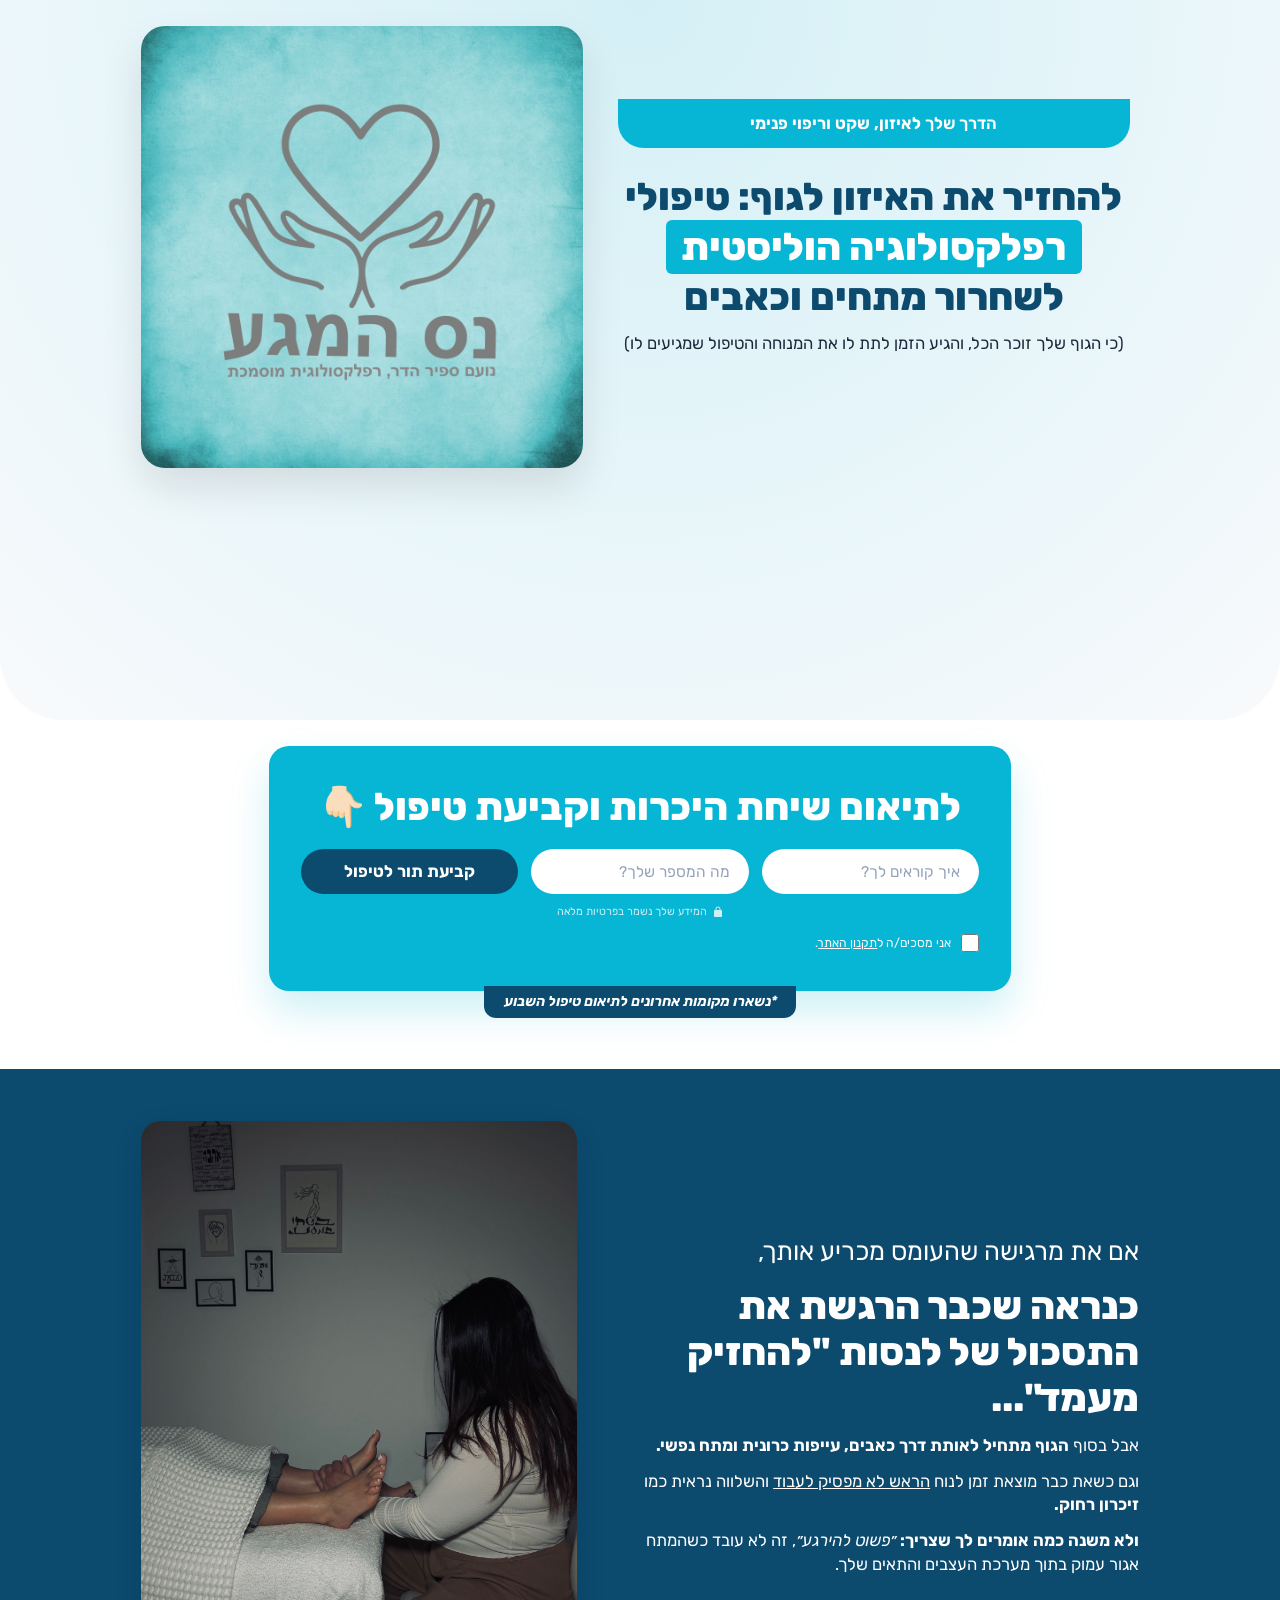
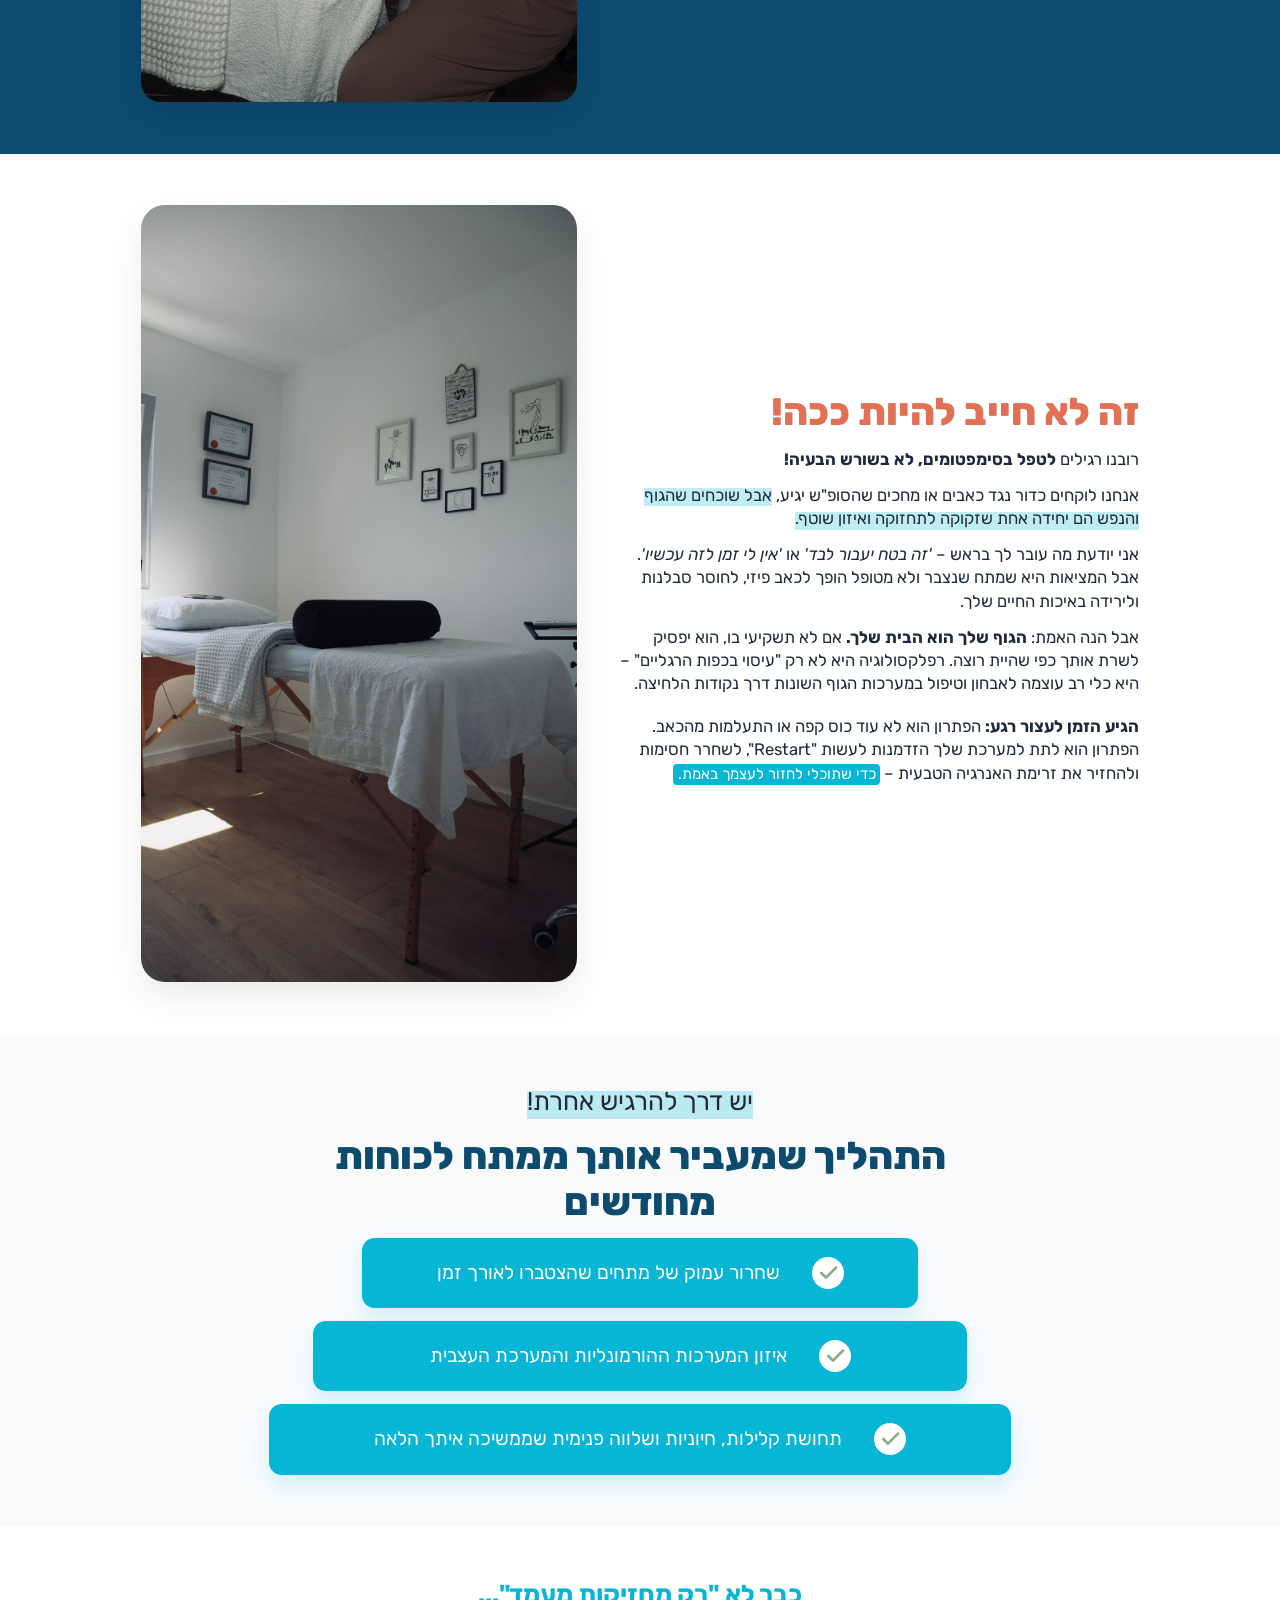
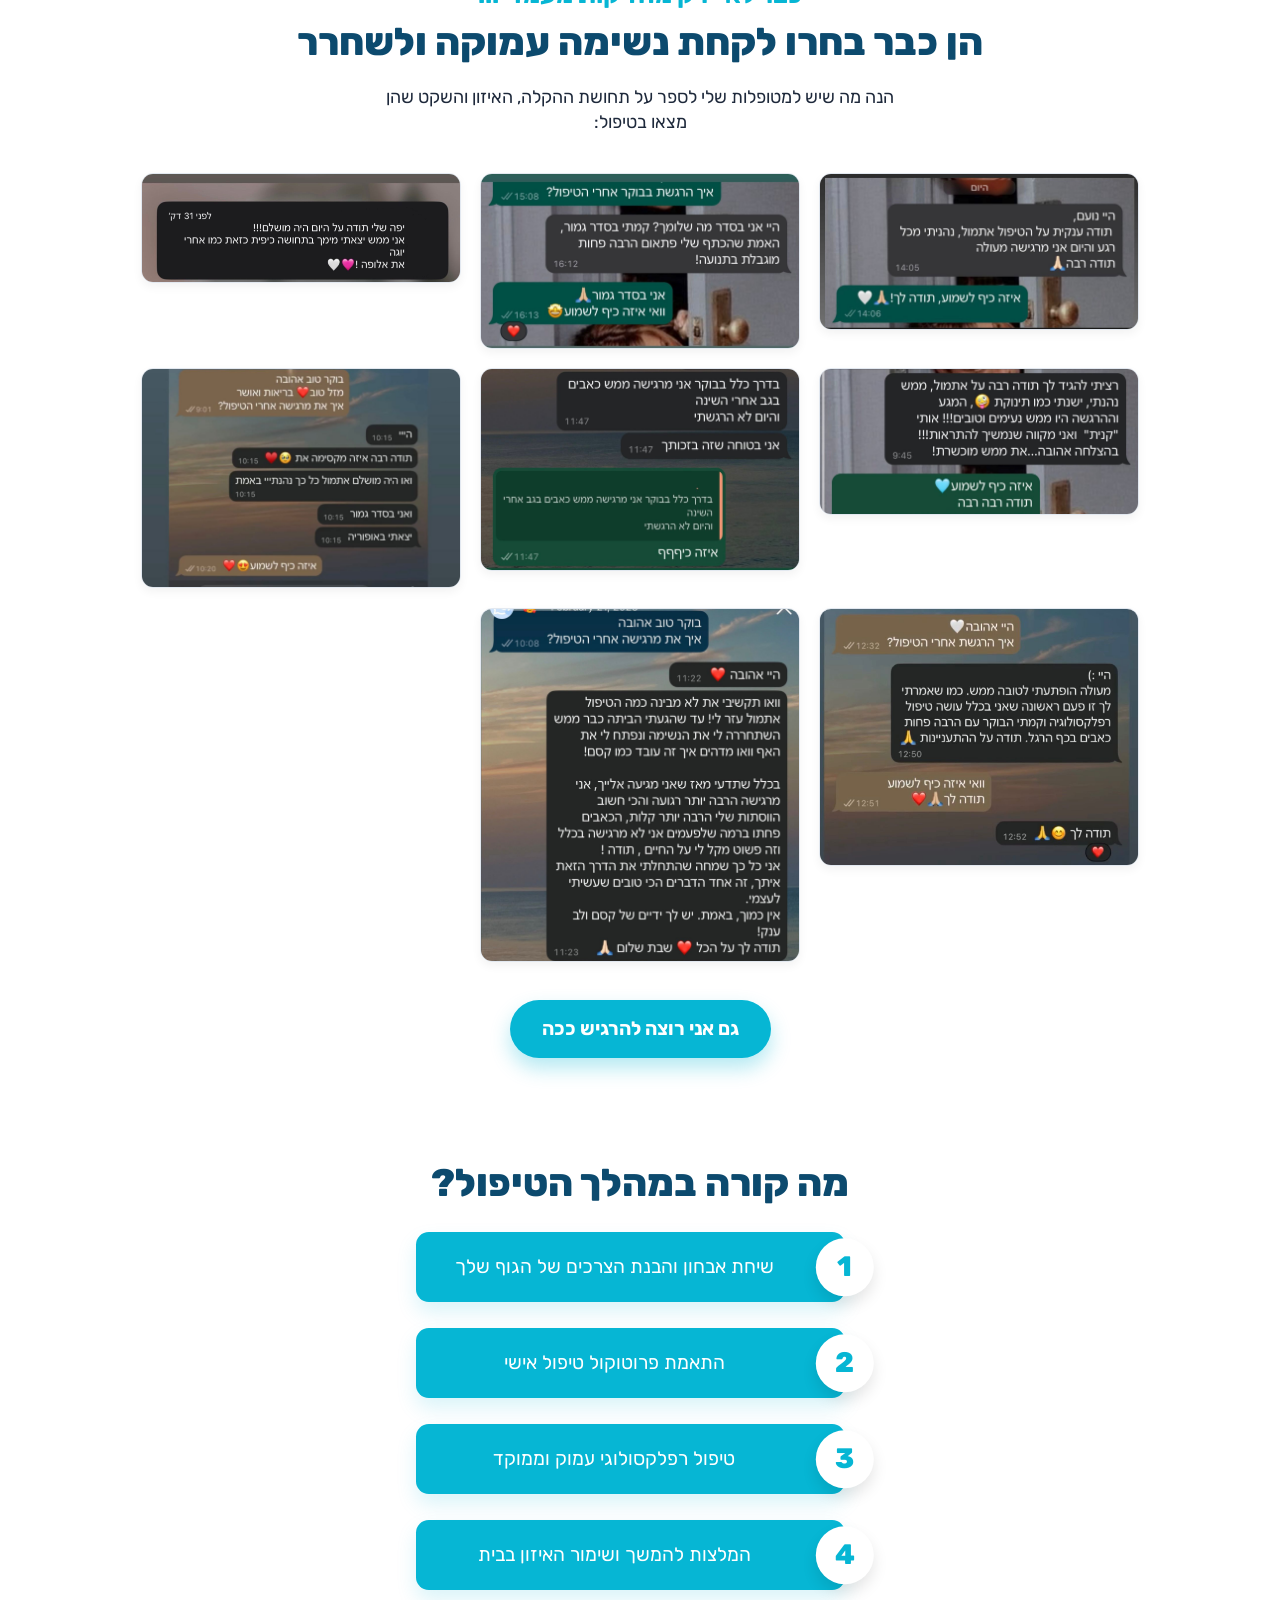
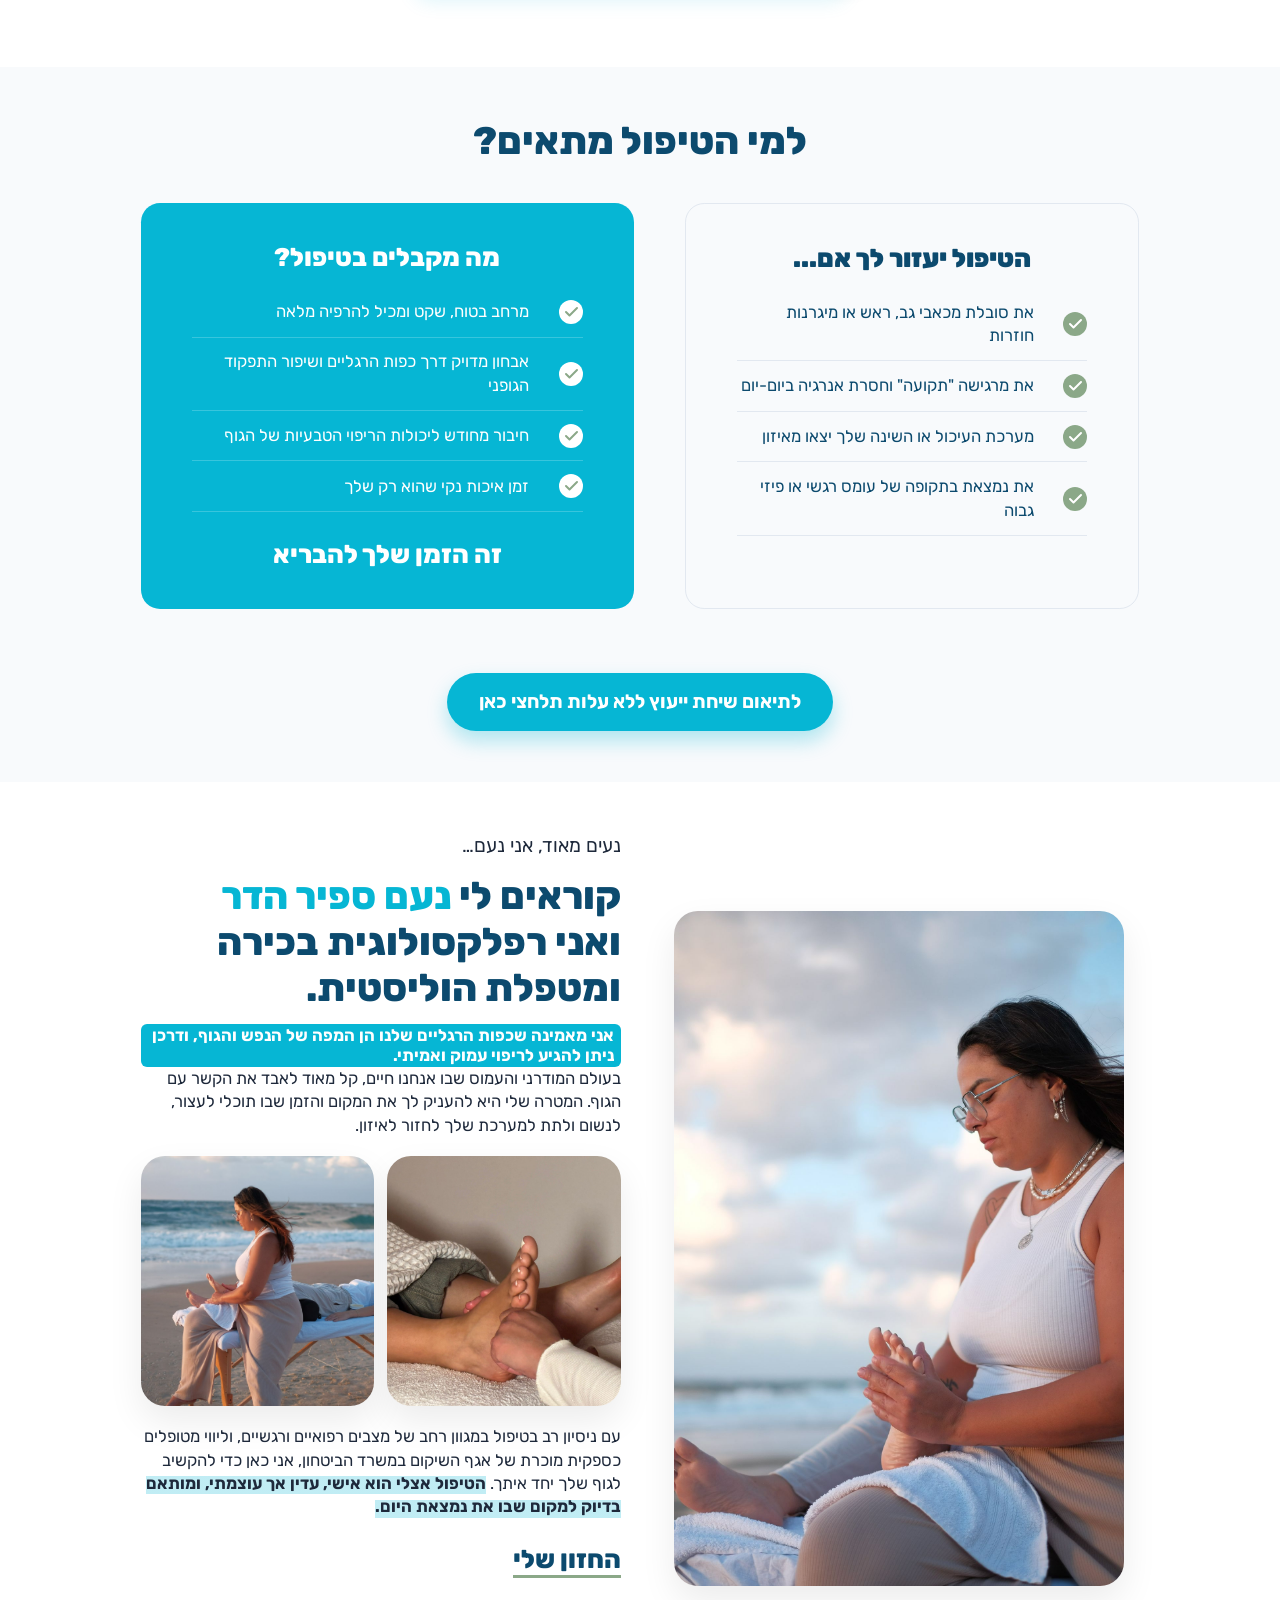
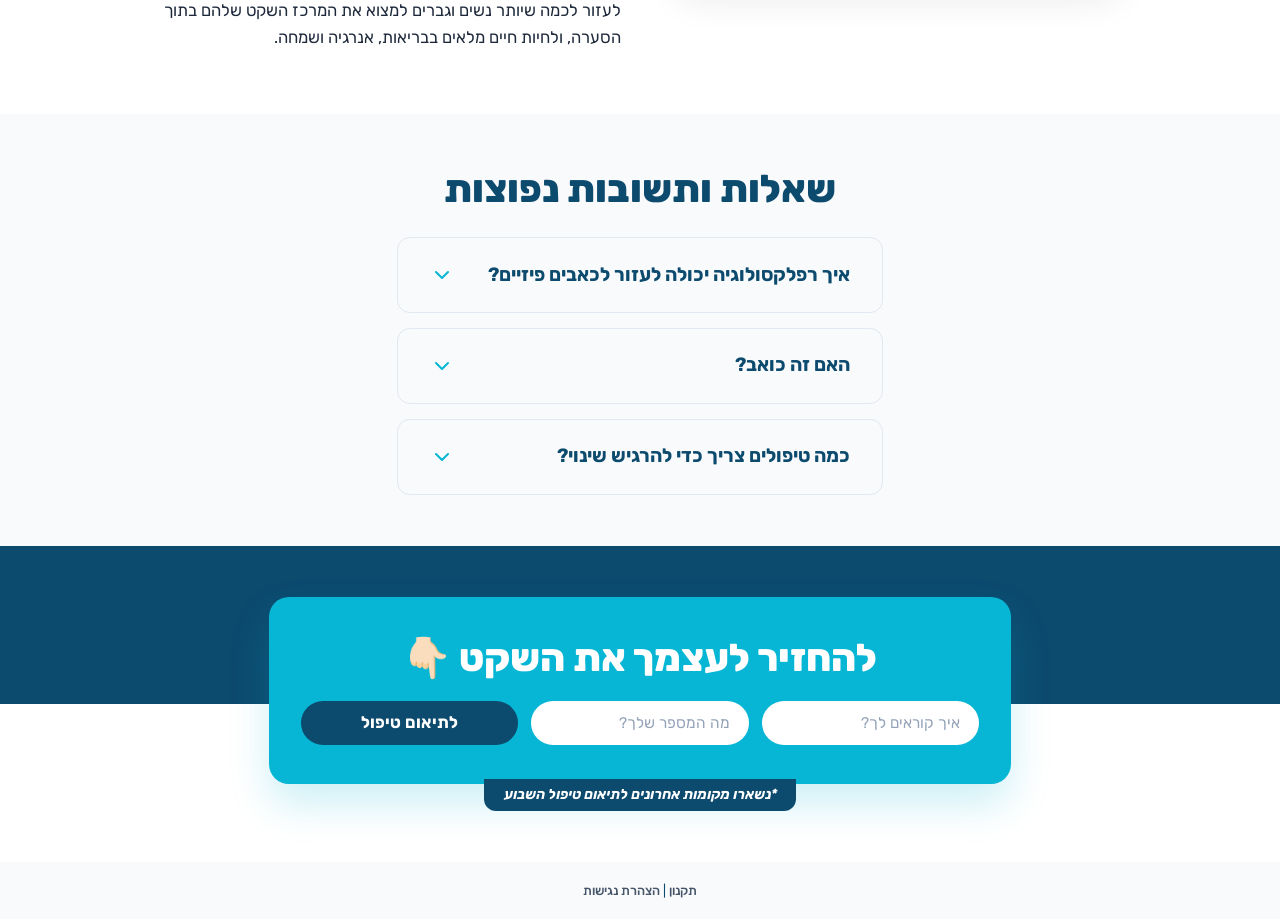
==== commit 685672ec: "Add testimonials section with images from original site" ====
--- a/index.html
+++ b/index.html
@@ -133,6 +133,31 @@
   </div>
 </section>
 
+<section class="testimonials-section text-center">
+  <div class="container large">
+    <p class="extra-big-text" style="margin-bottom: 0.5rem; color: var(--brand-accent); font-weight: 700;">כבר לא "רק מחזיקות מעמד"...</p>
+    <h2 style="margin-bottom: 1.5rem;">הן כבר בחרו לקחת נשימה עמוקה ולשחרר</h2>
+    <p style="font-size: 1.4rem; max-width: 40rem; margin: 0 auto;">הנה מה שיש למטופלות שלי לספר על תחושת ההקלה, האיזון והשקט שהן מצאו בטיפול:</p>
+    
+    <div class="testimonial-grid">
+      <img src="testimonials/t1.jpeg" alt="המלצה לטיפול רפלקסולוגיה" class="testimonial-image" loading="lazy">
+      <img src="testimonials/t2.jpeg" alt="המלצה נעם ספיר הדר" class="testimonial-image" loading="lazy">
+      <img src="testimonials/t3.jpeg" alt="מטופלת מספרת על השינוי" class="testimonial-image" loading="lazy">
+      <img src="testimonials/t4.jpeg" alt="חווית טיפול הוליסטי" class="testimonial-image" loading="lazy">
+      <img src="testimonials/t10.jpeg" alt="המלצה חמה על נעם" class="testimonial-image" loading="lazy">
+      <img src="testimonials/t11.jpeg" alt="שחרור וכאב ברפלקסולוגיה" class="testimonial-image" loading="lazy">
+      <img src="testimonials/t12.jpeg" alt="איזון גוף נפש המלצה" class="testimonial-image" loading="lazy">
+      <img src="testimonials/t15.jpeg" alt="תודה לנעם ספיר הדר" class="testimonial-image" loading="lazy">
+    </div>
+    
+    <div style="margin-top: 3rem;">
+      <a href="#Cta" class="blue-round-button w-inline-block">
+        <div>גם אני רוצה להרגיש ככה</div>
+      </a>
+    </div>
+  </div>
+</section>
+
 <section class="white-section text-center">
   <div class="container small">
     <h2>מה קורה במהלך הטיפול?</h2>
--- a/style.css
+++ b/style.css
@@ -3,7 +3,7 @@
 /* HTML Resets & Base Elements */
 * { box-sizing: border-box; }
 html { height: 100%; -webkit-text-size-adjust: 100%; -ms-text-size-adjust: 100%; font-family: sans-serif; }
-body { margin: 0; min-height: 100%; direction: rtl; color: #2D3436; text-align: right; font-family: 'Rubik', sans-serif; font-size: 1.3rem; line-height: 1.4; background-color: #fff; }
+body { margin: 0; min-height: 100%; direction: rtl; color: #0c4a6e; text-align: right; font-family: 'Rubik', sans-serif; font-size: 1.3rem; line-height: 1.4; background-color: #fff; }
 article, aside, details, figcaption, figure, footer, header, hgroup, main, menu, nav, section, summary { display: block; }
 a { background-color: #0000; }
 a:active, a:hover { outline: 0; }
@@ -22,16 +22,19 @@
 ul { margin-top: 0; margin-bottom: 10px; padding-left: 40px; }
 textarea { overflow: auto; resize: none; min-height: 5rem; }
 
+/* Fonts */
+/* Google Fonts Rubik imported at top of file */
+
 /* Variables */
 :root {
-  --white-smoke: #FDFBF7;
-  --dark: #2D3436;
+  --white-smoke: #f8fafc;
+  --dark: #0c4a6e;
   --white: white;
-  --light-blue: #A8C3A0;
-  --green: #8BA888;
+  --light-blue: #7dd3fc;
+  --green: #0ea5e9;
   --red: #E17055;
-  --brand-accent: #8BA888;
-  --brand-accent-light: rgba(139, 168, 136, 0.45);
+  --brand-accent: #06b6d4;
+  --brand-accent-light: rgba(6, 182, 212, 0.45);
 }
 
 /* Base Classes */
@@ -42,13 +45,13 @@
 .w-input { color: #333; vertical-align: middle; background-color: #fff; border: 1px solid #E5E7EB; width: 100%; height: 38px; margin-bottom: 10px; padding: 8px 12px; font-size: 14px; line-height: 1.42857; display: block; border-radius: 8px; }
 .w-input:focus { border-color: var(--brand-accent); outline: 0; }
 .w-button { color: #fff; line-height: inherit; cursor: pointer; background-color: var(--brand-accent); border: 0; border-radius: 8px; padding: 9px 15px; text-decoration: none; display: inline-block; transition: background-color 0.2s; }
-.w-button:hover { background-color: #7A9677; }
+.w-button:hover { background-color: #0891b2; }
 
 /* Typography Overrides */
-h1, h2 { margin-top: 0; margin-bottom: 1rem; font-size: 3rem; font-weight: 800; line-height: 1.2; color: #2D3436; }
-h3 { margin-top: 0; margin-bottom: 1rem; font-size: 2rem; font-weight: 800; line-height: 1.3; color: #2D3436; }
+h1, h2 { margin-top: 0; margin-bottom: 1rem; font-size: 3rem; font-weight: 800; line-height: 1.2; color: #0c4a6e; }
+h3 { margin-top: 0; margin-bottom: 1rem; font-size: 2rem; font-weight: 800; line-height: 1.3; color: #0c4a6e; }
 h4 { margin-top: 0; margin-bottom: 1rem; font-size: 1.5rem; font-weight: 700; line-height: 24px; }
-p { margin-bottom: 1rem; color: #636E72; }
+p { margin-bottom: 1rem; color: #1e293b; }
 .text-center { text-align: center; }
 .extra-big-text { font-size: 2rem; line-height: 1.4; }
 .big-text { font-size: 1.5rem; line-height: 1.4; }
@@ -66,13 +69,13 @@
 .hero-section { color: var(--dark); text-align: center; position: relative; overflow: hidden; min-height: 80vh; display: flex; flex-direction: column; align-items: center; justify-content: flex-start; padding: 0 0 4rem; }
 .hero-section.legal { min-height: auto; padding: 2rem 0; }
 .hero-topper { background-color: var(--brand-accent); color: var(--white); border-bottom-right-radius: 2rem; border-bottom-left-radius: 2rem; max-width: 40rem; margin-bottom: 2rem; margin-left: auto; margin-right: auto; padding: 1rem 2rem; position: relative; z-index: 10; font-weight: 600; }
-.hero-background { z-index: -999; background-color: #FDFBF7; background-image: radial-gradient(circle at 50% 0, rgba(139, 168, 136, 0.15), #fff0); border-bottom-right-radius: 5rem; border-bottom-left-radius: 5rem; height: 100%; position: absolute; inset: 0% 0% auto; }
-.dark-section { color: var(--white); background-color: #2D3436; padding-top: 4rem; padding-bottom: 4rem; }
+.hero-background { z-index: -999; background-color: #f8fafc; background-image: radial-gradient(circle at 50% 0, rgba(6, 182, 212, 0.15), #fff0); border-bottom-right-radius: 5rem; border-bottom-left-radius: 5rem; height: 100%; position: absolute; inset: 0% 0% auto; }
+.dark-section { color: var(--white); background-color: #0c4a6e; padding-top: 4rem; padding-bottom: 4rem; }
 .dark-section h2, .dark-section p { color: white; }
 .white-section { padding-top: 4rem; padding-bottom: 4rem; }
-.white-section.footer { text-align: center; padding-top: 1.5rem; padding-bottom: 1.5rem; font-size: 1rem; background-color: #FDFBF7; }
+.white-section.footer { text-align: center; padding-top: 1.5rem; padding-bottom: 1.5rem; font-size: 1rem; background-color: #f8fafc; }
 .light-gray-section { background-color: var(--white-smoke); padding-top: 4rem; padding-bottom: 4rem; }
-.half-dark-section { background-color: #2D3436; background-image: linear-gradient(#2D3436 50%, #fff 50%); padding-top: 4rem; padding-bottom: 4rem; }
+.half-dark-section { background-color: #0c4a6e; background-image: linear-gradient(#0c4a6e 50%, #fff 50%); padding-top: 4rem; padding-bottom: 4rem; }
 
 /* Grids */
 .hero-section-grid { display: grid; grid-template-columns: 1fr; gap: 2rem; align-items: center; padding-bottom: 2rem; width: 100%; }
@@ -85,13 +88,13 @@
 .pains-chart-image { width: 100%; max-width: 550px; display: block; margin: 0 auto; border-radius: 20px; box-shadow: 0 10px 30px rgba(0,0,0,0.1); }
 
 /* Buttons & Forms */
-.blue-round-button { grid-column-gap: 1rem; grid-row-gap: 1rem; background-color: var(--brand-accent) !important; color: var(--white); border-radius: 50rem; justify-content: center; align-items: center; padding: 1.2rem 2.5rem; font-size: 1.5rem; text-decoration: none; transition: all .3s ease-in-out; display: inline-flex; box-shadow: 0 10px 20px rgba(139, 168, 136, 0.3); font-weight: 700; }
-.blue-round-button:hover { transform: translate(0, -3px); background-color: #7A9677 !important; box-shadow: 0 15px 30px rgba(139, 168, 136, 0.4); }
-.dark-round-button { background-color: #2D3436 !important; border-radius: 100rem; height: 3.5rem; padding: .5rem 2.5rem; font-weight: 700; color: white !important; }
-.blue-form-wrapper { background-color: var(--brand-accent) !important; border-color: var(--brand-accent) !important; color: var(--white); border-radius: 20px; padding: 3rem 2.5rem !important; box-shadow: 0 20px 40px rgba(139, 168, 136, 0.2); }
+.blue-round-button { grid-column-gap: 1rem; grid-row-gap: 1rem; background-color: var(--brand-accent) !important; color: var(--white); border-radius: 50rem; justify-content: center; align-items: center; padding: 1.2rem 2.5rem; font-size: 1.5rem; text-decoration: none; transition: all .3s ease-in-out; display: inline-flex; box-shadow: 0 10px 20px rgba(6, 182, 212, 0.3); font-weight: 700; }
+.blue-round-button:hover { transform: translate(0, -3px); background-color: #0891b2 !important; box-shadow: 0 15px 30px rgba(6, 182, 212, 0.4); }
+.dark-round-button { background-color: #0c4a6e !important; border-radius: 100rem; height: 3.5rem; padding: .5rem 2.5rem; font-weight: 700; color: white !important; }
+.blue-form-wrapper { background-color: var(--brand-accent) !important; border-color: var(--brand-accent) !important; color: var(--white); border-radius: 20px; padding: 3rem 2.5rem !important; box-shadow: 0 20px 40px rgba(6, 182, 212, 0.2); }
 .blue-form-wrapper .form-header { color: #ffffff !important; margin-bottom: 1.5rem; }
 .round-text-field { direction: rtl; color: var(--dark); text-align: right; background-color: #ffffff; border: none; border-radius: 50rem; height: 3.5rem; margin-bottom: 0; padding: .5rem 1.5rem; font-size: 1.2rem; }
-.round-text-field::placeholder { color: #95A5A6; }
+.round-text-field::placeholder { color: #94a3b8; }
 .form-grid { grid-column-gap: 1rem; grid-row-gap: 1rem; grid-template-rows: auto; grid-template-columns: 1fr 1fr 1fr; grid-auto-columns: 1fr; display: grid; }
 .form-footer { color: var(--white); background-color: var(--dark); border-bottom-right-radius: 1rem; border-bottom-left-radius: 1rem; max-width: 85%; padding: .5rem 1.5rem; font-size: 1.1rem; font-style: italic; display: inline-block; font-weight: 500; }
 .form-block { margin-bottom: 0; }
@@ -99,7 +102,7 @@
 #Lead-Form input[type="submit"]:hover { transform: scale(1.02); }
 
 /* Components - Solution Blocks */
-.blue-list-block { grid-column-gap: 1.25rem; grid-row-gap: 1.25rem; background-color: var(--brand-accent) !important; color: #ffffff !important; text-align: right; border-radius: 1rem; justify-content: center; align-items: center; padding: 1rem 2rem; display: flex; position: relative; box-shadow: 0 10px 20px rgba(139, 168, 136, 0.15); }
+.blue-list-block { grid-column-gap: 1.25rem; grid-row-gap: 1.25rem; background-color: var(--brand-accent) !important; color: #ffffff !important; text-align: right; border-radius: 1rem; justify-content: center; align-items: center; padding: 1rem 2rem; display: flex; position: relative; box-shadow: 0 10px 20px rgba(6, 182, 212, 0.15); }
 .blue-list-blocks-wrapper { grid-column-gap: 1rem; grid-row-gap: 1rem; flex-flow: column; justify-content: flex-start; align-items: center; display: flex; }
 .cascading-block-1 { width: 75% !important; max-width: none !important; margin: 0 auto !important; justify-content: center !important; font-size: 1.5rem !important; padding: 1.5rem 2.5rem !important; text-align: center !important; }
 .cascading-block-2 { width: 88% !important; max-width: none !important; margin: 0 auto !important; justify-content: center !important; font-size: 1.5rem !important; padding: 1.5rem 2.5rem !important; text-align: center !important; }
@@ -112,21 +115,34 @@
 
 /* Components - Avatar List */
 .avatar-wrapper { grid-column-gap: 4rem; grid-row-gap: 4rem; justify-content: center; margin-top: 3rem; margin-bottom: 3rem; display: flex; }
-.avatar-block { color: #2D3436; background-color: #FDFBF7; border-radius: 1.5rem; padding: 3rem 4rem; border: 1px solid #E5E7EB; }
+.avatar-block { color: #0c4a6e; background-color: #f8fafc; border-radius: 1.5rem; padding: 3rem 4rem; border: 1px solid #e2e8f0; }
 .avatar-block.blue { background-color: var(--brand-accent) !important; color: white; border: none; }
 .avatar-block.blue h3 { color: white; }
-.avatar-list-line { grid-column-gap: 1.2rem; grid-row-gap: 1.2rem; text-align: right; border-bottom: 1px solid #E5E7EB; justify-content: flex-start; align-items: center; padding-top: 1rem; padding-bottom: 1rem; display: flex; }
+.avatar-list-line { grid-column-gap: 1.2rem; grid-row-gap: 1.2rem; text-align: right; border-bottom: 1px solid #e2e8f0; justify-content: flex-start; align-items: center; padding-top: 1rem; padding-bottom: 1rem; display: flex; }
 .avatar-block.blue .avatar-list-line { border-bottom-color: rgba(255,255,255,0.2); }
 .avatar-list-line.last { border-bottom-style: none; }
 
 /* Components - FAQ */
 .faq-wrapper-2 { grid-column-gap: 1.2rem; grid-row-gap: 1.2rem; text-align: right; flex-flow: column; display: flex; }
-.faq-block-2 { color: #2D3436; cursor: pointer; background-color: #FDFBF7; border-radius: 1rem; padding: 1.5rem 2.5rem; border: 1px solid #E5E7EB; transition: border-color 0.2s; }
+.faq-block-2 { color: #0c4a6e; cursor: pointer; background-color: #f8fafc; border-radius: 1rem; padding: 1.5rem 2.5rem; border: 1px solid #e2e8f0; transition: border-color 0.2s; }
 .faq-block-2:hover { border-color: var(--brand-accent); }
 .faq-question-wrapper-2 { grid-column-gap: 2rem; grid-row-gap: 2rem; justify-content: space-between; align-items: center; padding-top: .25rem; padding-bottom: .25rem; display: flex; }
 .faq-arrow-icon-2 { height: 1.75rem; color: var(--brand-accent); }
 .faq-question-text-2 { font-size: 1.5rem; font-weight: 700; line-height: 1.5; }
-.faq-answer-text-2 { width: 90%; color: #636E72; }
+.faq-answer-text-2 { width: 90%; color: #475569; }
+
+/* Components - Testimonials */
+.testimonials-section { padding-top: 4rem; padding-bottom: 4rem; background-color: #fff; }
+.testimonial-grid { display: grid; grid-template-columns: repeat(auto-fill, minmax(250px, 1fr)); gap: 1.5rem; margin-top: 3rem; }
+.testimonial-image { width: 100%; border-radius: 12px; box-shadow: 0 4px 10px rgba(0,0,0,0.05); transition: transform 0.2s; border: 1px solid #e2e8f0; }
+.testimonial-image:hover { transform: scale(1.02); }
+
+@media screen and (max-width: 767px) {
+  .testimonial-grid { grid-template-columns: 1fr 1fr; gap: 1rem; }
+}
+@media screen and (max-width: 479px) {
+  .testimonial-grid { grid-template-columns: 1fr; }
+}
 
 /* Icons & SVG */
 .check-icon { width: 32px !important; height: 32px !important; margin-left: 16px; flex-shrink: 0; }
@@ -134,10 +150,10 @@
 
 /* Text Markers */
 .red-marker { --u: 100%; --h: .45em; --y: 0em; background-repeat: no-repeat; background-position: center calc(100% - var(--y)); background-size: var(--u) var(--h); -webkit-box-decoration-break: clone; box-decoration-break: clone; padding-bottom: 1%; background-image: url("https://cdn.prod.website-files.com/654bc6376837e19d25be369f/68b5dd1bfb86dd720c9b433a_Red%20Marker.webp"); }
-.yellow-marker { --u: 100%; --h: 1.1em; --y: 0em; background-repeat: no-repeat; background-position: center calc(50% - var(--y)); background-size: var(--u) var(--h); -webkit-box-decoration-break: clone; box-decoration-break: clone; padding-bottom: 1%; background-image: linear-gradient(rgba(139, 168, 136, 0.25), rgba(139, 168, 136, 0.25)); }
+.yellow-marker { --u: 100%; --h: 1.1em; --y: 0em; background-repeat: no-repeat; background-position: center calc(50% - var(--y)); background-size: var(--u) var(--h); -webkit-box-decoration-break: clone; box-decoration-break: clone; padding-bottom: 1%; background-image: linear-gradient(rgba(6, 182, 212, 0.25), rgba(6, 182, 212, 0.25)); }
 
 /* Footer */
-.footer-link { color: #636E72; text-decoration: none; font-weight: 500; transition: color 0.2s; }
+.footer-link { color: #475569; text-decoration: none; font-weight: 500; transition: color 0.2s; }
 .footer-link:hover { color: var(--brand-accent); }
 .footer-text { opacity: 1; }
 
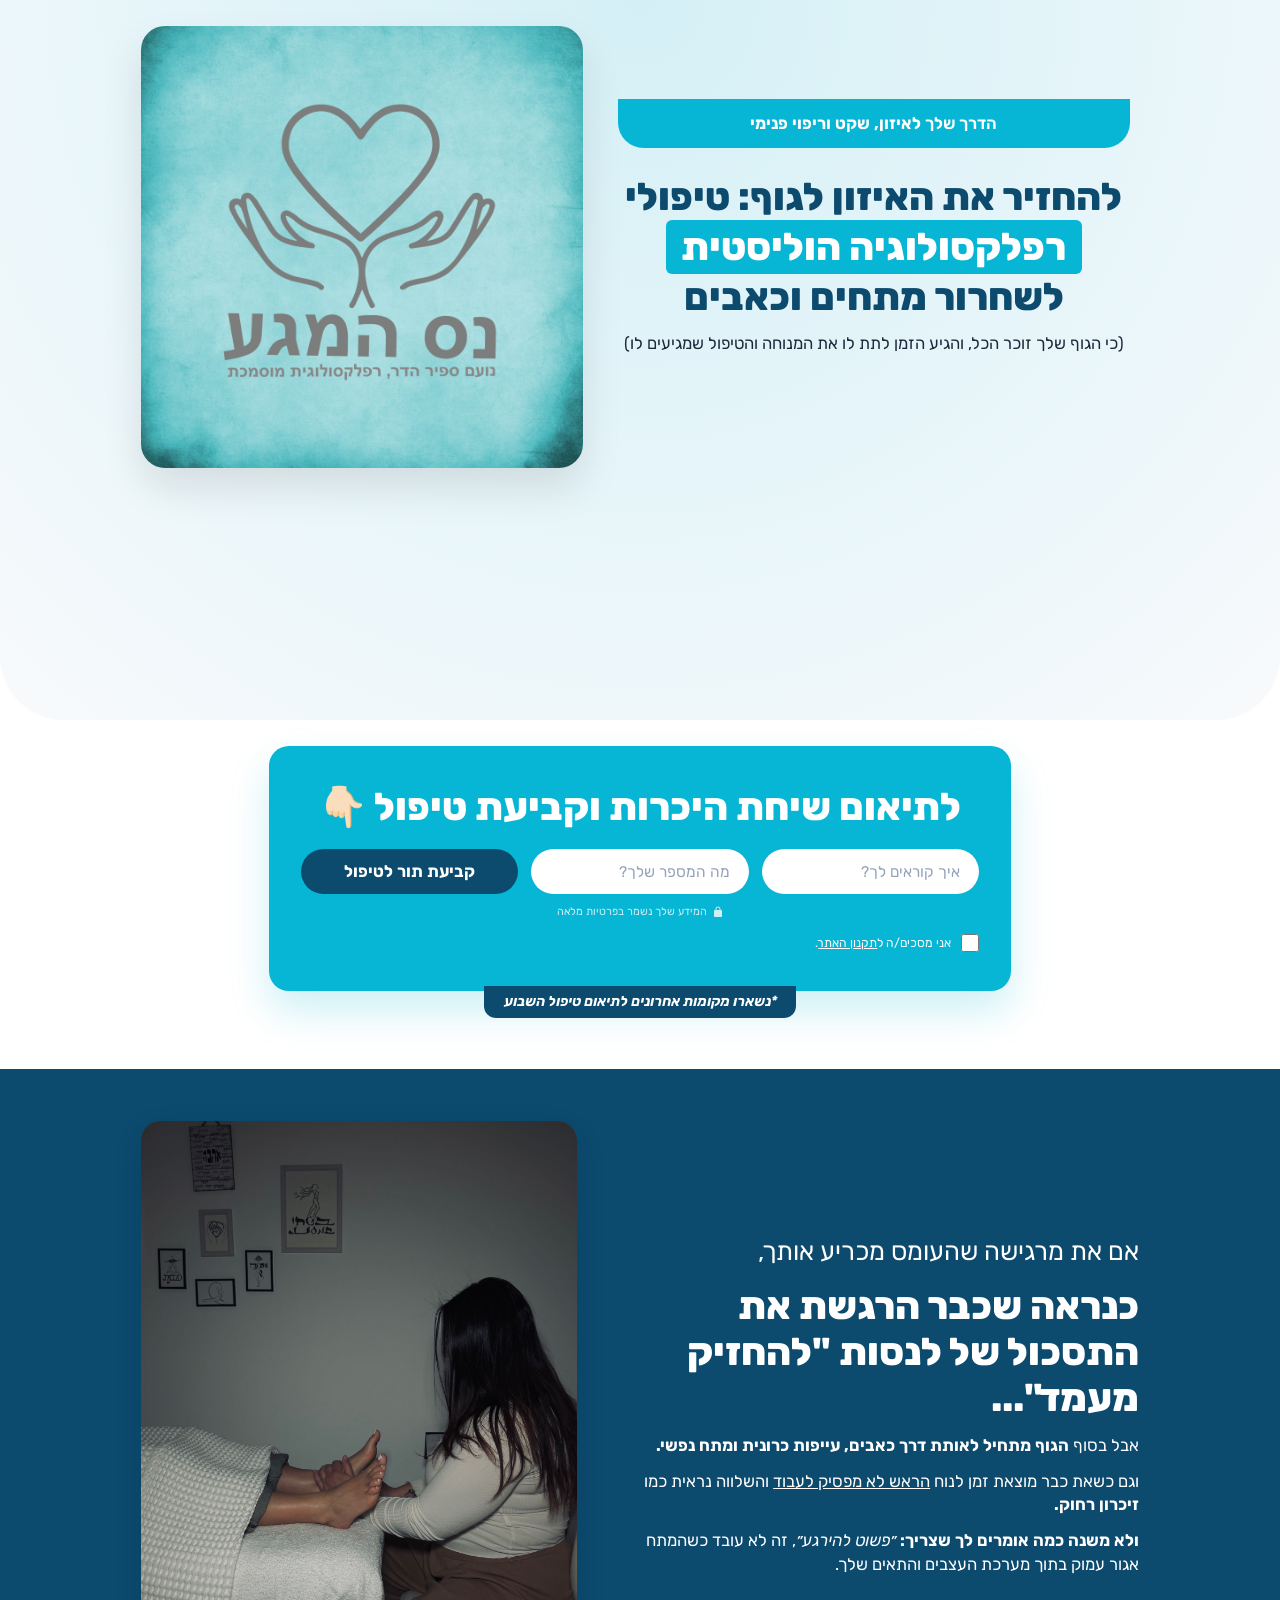
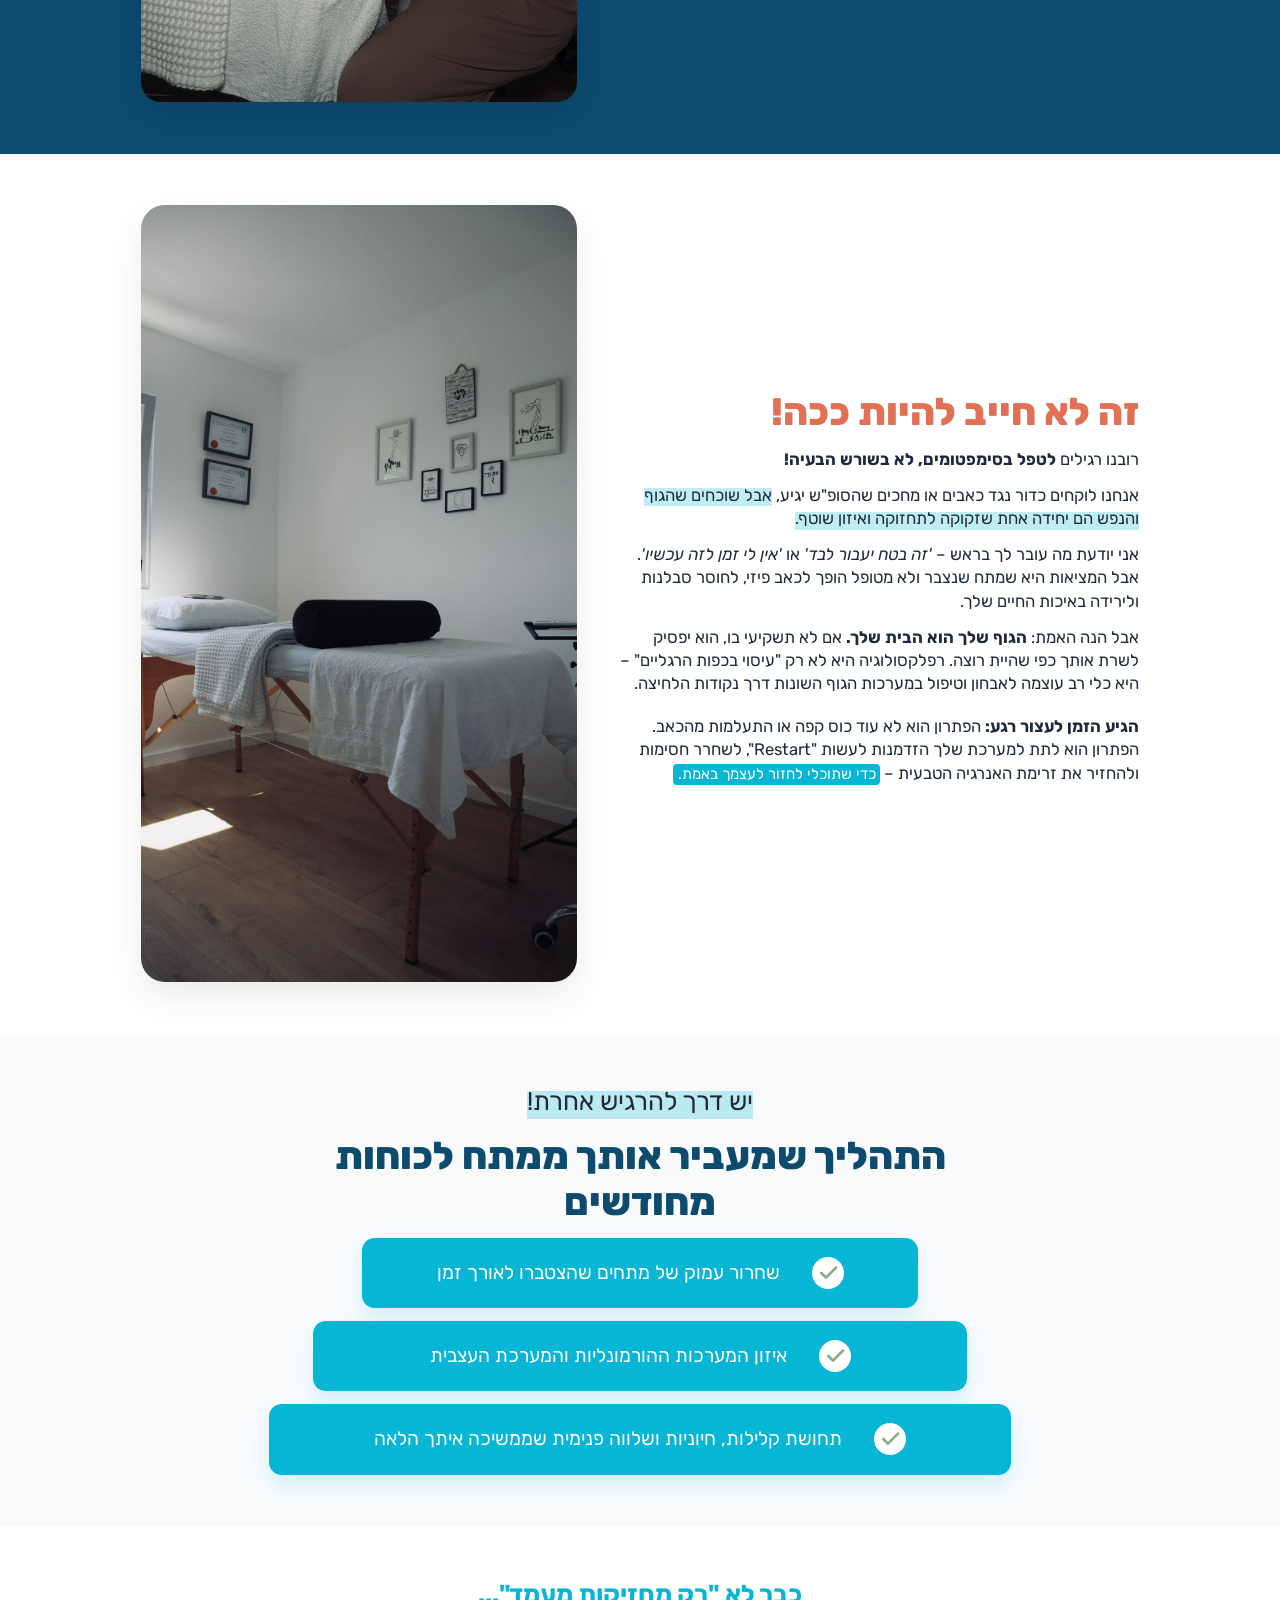
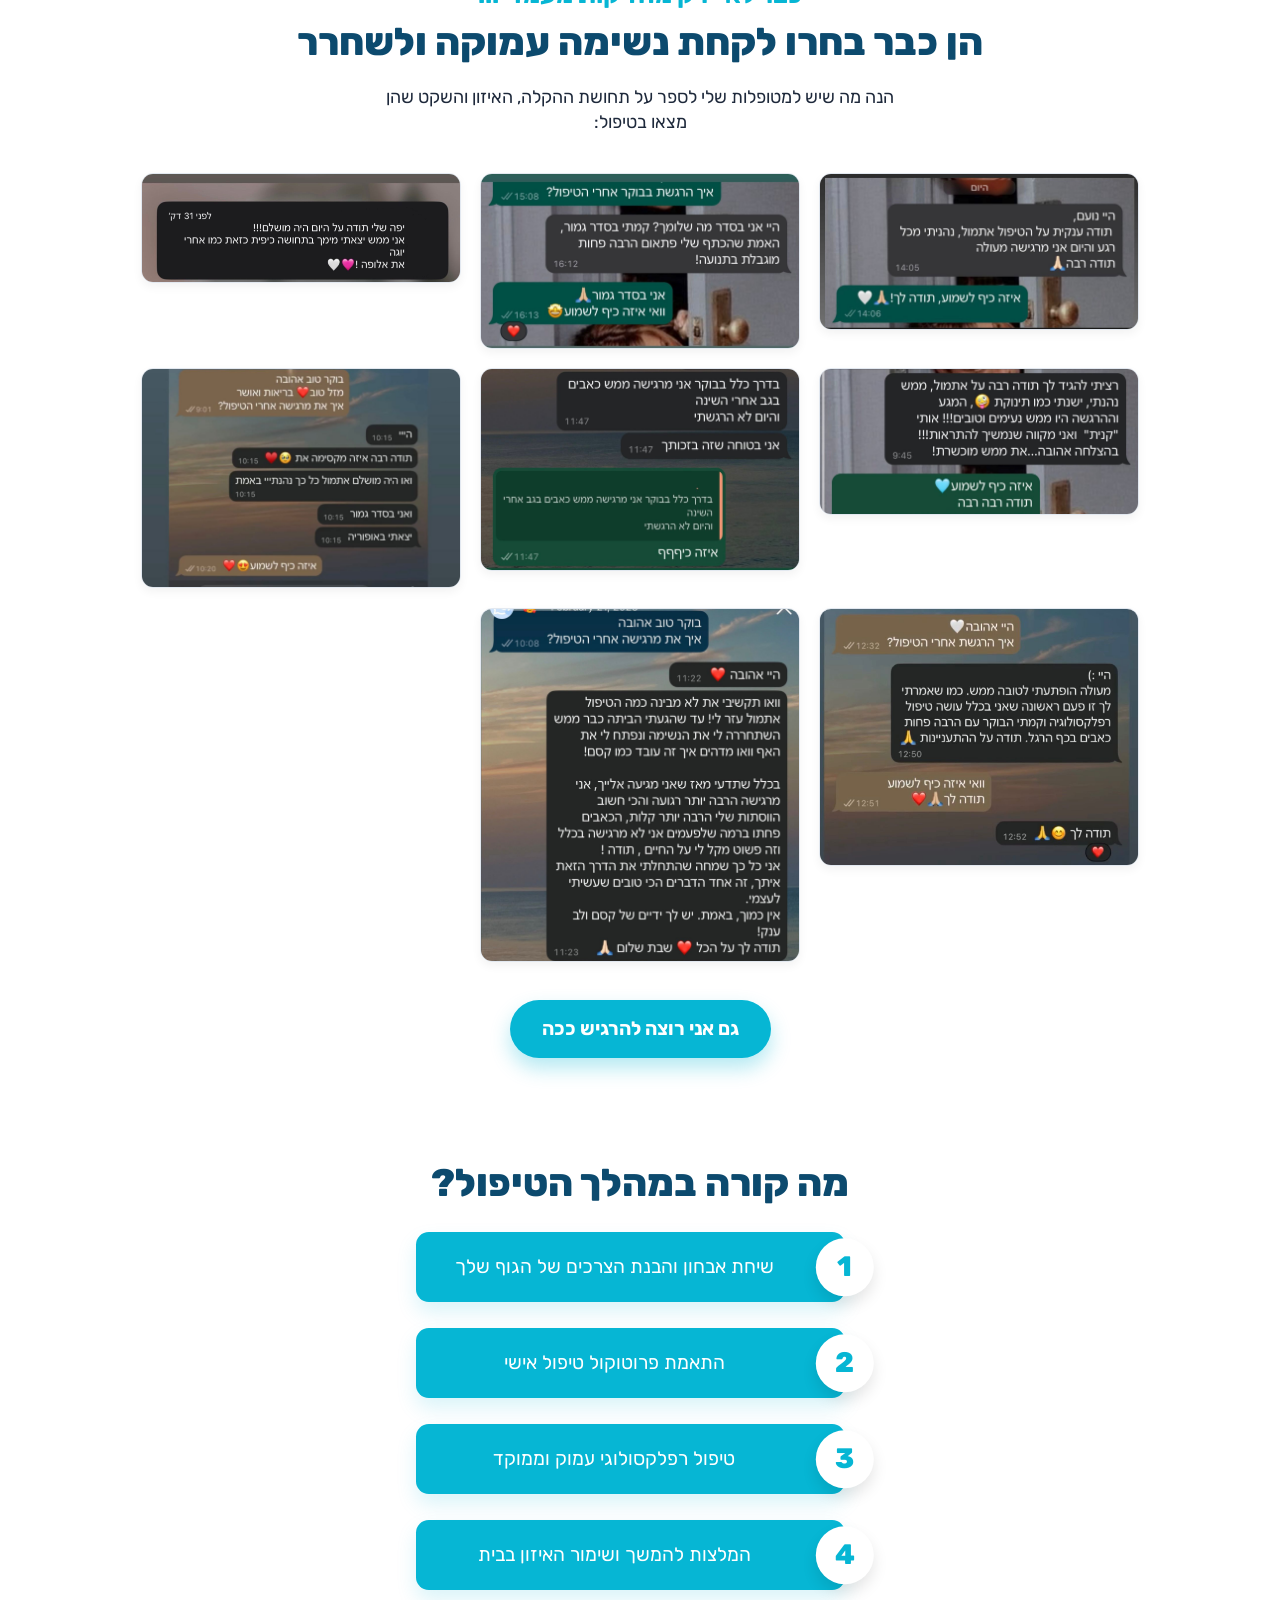
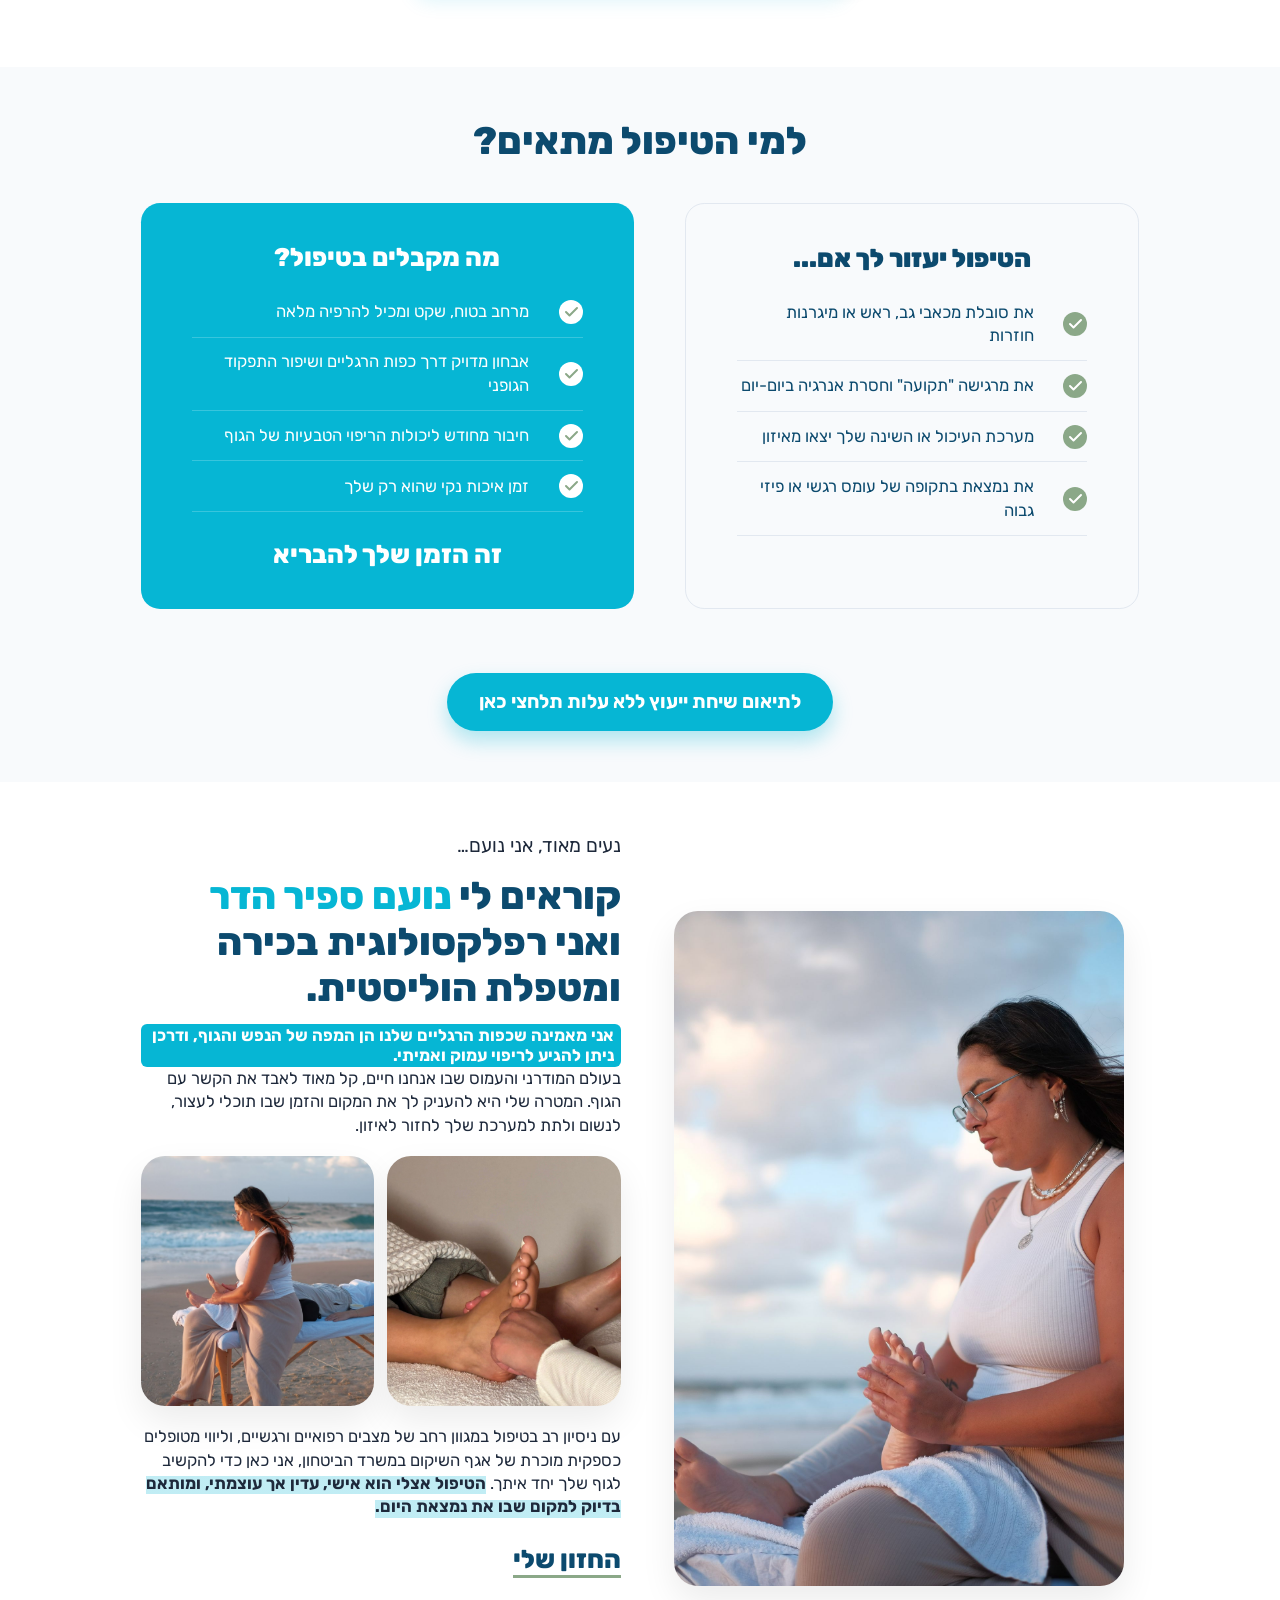
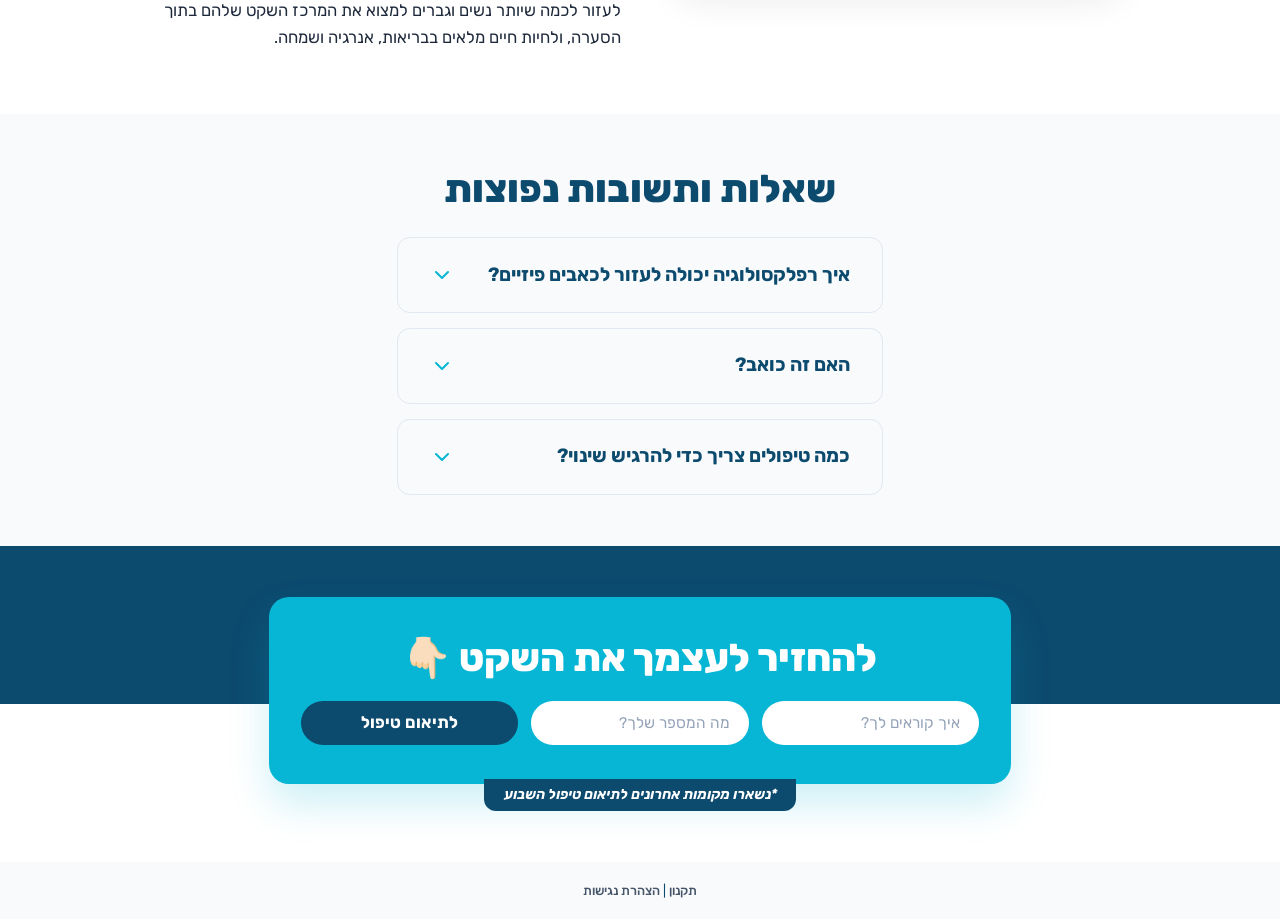
==== commit aa399063: "Change name from נעם to נועם across the website" ====
--- a/index.html
+++ b/index.html
@@ -2,12 +2,12 @@
 <html lang="he" dir="rtl">
 <head>
   <meta charset="utf-8">
-  <title>נעם ספיר הדר | רפלקסולוגיה וטיפול הוליסטי</title>
+  <title>נועם ספיר הדר | רפלקסולוגיה וטיפול הוליסטי</title>
   <meta content="להחזיר את האיזון לגוף ולנפש: טיפולי רפלקסולוגיה מותאמים אישית לשחרור מתחים, כאבים ושיפור איכות החיים." name="description">
-  <meta name="keywords" content="נעם ספיר הדר, רפלקסולוגיה, טיפול הוליסטי, רפואה משלימה, חולון, שחרור מתחים, איזון גוף נפש">
-  <meta name="author" content="נעם ספיר הדר">
+  <meta name="keywords" content="נועם ספיר הדר, רפלקסולוגיה, טיפול הוליסטי, רפואה משלימה, חולון, שחרור מתחים, איזון גוף נפש">
+  <meta name="author" content="נועם ספיר הדר">
   
-  <meta content="נעם ספיר הדר | רפלקסולוגיה וטיפול הוליסטי" property="og:title">
+  <meta content="נועם ספיר הדר | רפלקסולוגיה וטיפול הוליסטי" property="og:title">
   <meta content="להחזיר את האיזון לגוף ולנפש: טיפולי רפלקסולוגיה מותאמים אישית לשחרור מתחים, כאבים ושיפור איכות החיים." property="og:description">
   <meta content="website" property="og:type">
   
@@ -40,7 +40,7 @@
         <p>(כי הגוף שלך זוכר הכל, והגיע הזמן לתת לו את המנוחה והטיפול שמגיעים לו)</p>
       </div>
       <div style="text-align: center;">
-        <img src="noam7.jpg" alt="נעם ספיר הדר - טיפול רפלקסולוגיה" class="main-hero-image" fetchpriority="high">
+        <img src="noam7.jpg" alt="נועם ספיר הדר - טיפול רפלקסולוגיה" class="main-hero-image" fetchpriority="high">
       </div>
     </div>
   </div>
@@ -141,13 +141,13 @@
     
     <div class="testimonial-grid">
       <img src="testimonials/t1.jpeg" alt="המלצה לטיפול רפלקסולוגיה" class="testimonial-image" loading="lazy">
-      <img src="testimonials/t2.jpeg" alt="המלצה נעם ספיר הדר" class="testimonial-image" loading="lazy">
+      <img src="testimonials/t2.jpeg" alt="המלצה נועם ספיר הדר" class="testimonial-image" loading="lazy">
       <img src="testimonials/t3.jpeg" alt="מטופלת מספרת על השינוי" class="testimonial-image" loading="lazy">
       <img src="testimonials/t4.jpeg" alt="חווית טיפול הוליסטי" class="testimonial-image" loading="lazy">
-      <img src="testimonials/t10.jpeg" alt="המלצה חמה על נעם" class="testimonial-image" loading="lazy">
+      <img src="testimonials/t10.jpeg" alt="המלצה חמה על נועם" class="testimonial-image" loading="lazy">
       <img src="testimonials/t11.jpeg" alt="שחרור וכאב ברפלקסולוגיה" class="testimonial-image" loading="lazy">
       <img src="testimonials/t12.jpeg" alt="איזון גוף נפש המלצה" class="testimonial-image" loading="lazy">
-      <img src="testimonials/t15.jpeg" alt="תודה לנעם ספיר הדר" class="testimonial-image" loading="lazy">
+      <img src="testimonials/t15.jpeg" alt="תודה לנועם ספיר הדר" class="testimonial-image" loading="lazy">
     </div>
     
     <div style="margin-top: 3rem;">
@@ -228,11 +228,11 @@
   <div class="container large">
     <div class="about-section-grid">
       <div style="text-align: center;">
-        <img src="noam4.jpg" alt="נעם ספיר הדר - רפלקסולוגית בכירה" class="about-image" style="max-width: 450px; margin: 0 auto; display: block;" loading="lazy">
+        <img src="noam4.jpg" alt="נועם ספיר הדר - רפלקסולוגית בכירה" class="about-image" style="max-width: 450px; margin: 0 auto; display: block;" loading="lazy">
       </div>
       <div class="about-content-wrapper">
-        <p class="big-text">נעים מאוד, אני נעם…</p>
-        <h2>קוראים לי <span class="light-blue-text">נעם ספיר הדר</span> <br>ואני <span>רפלקסולוגית בכירה ומטפלת הוליסטית.</span></h2>
+        <p class="big-text">נעים מאוד, אני נועם…</p>
+        <h2>קוראים לי <span class="light-blue-text">נועם ספיר הדר</span> <br>ואני <span>רפלקסולוגית בכירה ומטפלת הוליסטית.</span></h2>
         <div>
           <p>
             <strong class="bg-text-green">
@@ -241,7 +241,7 @@
             בעולם המודרני והעמוס שבו אנחנו חיים, קל מאוד לאבד את הקשר עם הגוף. המטרה שלי היא להעניק לך את המקום והזמן שבו תוכלי לעצור, לנשום ולתת למערכת שלך לחזור לאיזון.
           </p>
           <div style="display: grid; grid-template-columns: 1fr 1fr; gap: 1rem; margin: 1.5rem 0;">
-            <img src="noam5.jpg" alt="קליניקה נעם ספיר הדר" class="about-image" style="height: 250px;">
+            <img src="noam5.jpg" alt="קליניקה נועם ספיר הדר" class="about-image" style="height: 250px;">
             <img src="noam6.jpg" alt="טיפול בכפות הרגליים" class="about-image" style="height: 250px;">
           </div>
           <p>
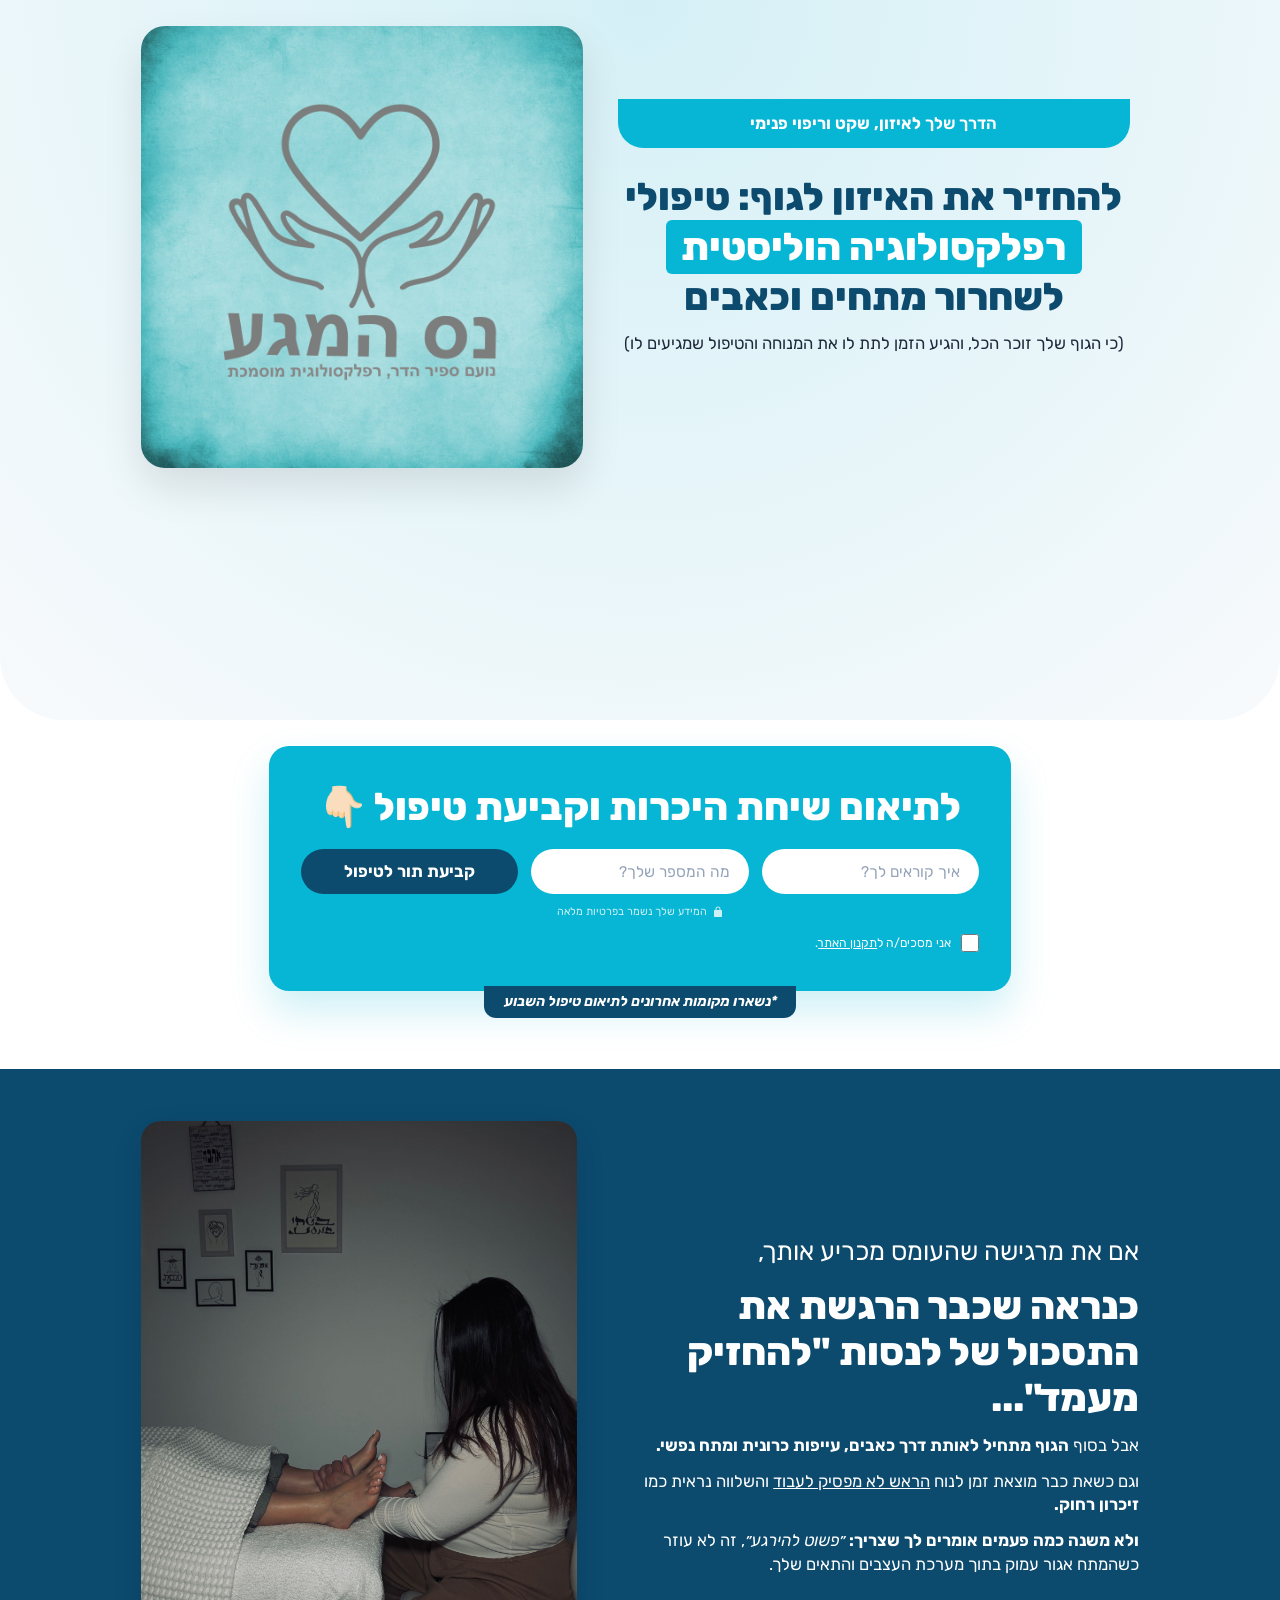
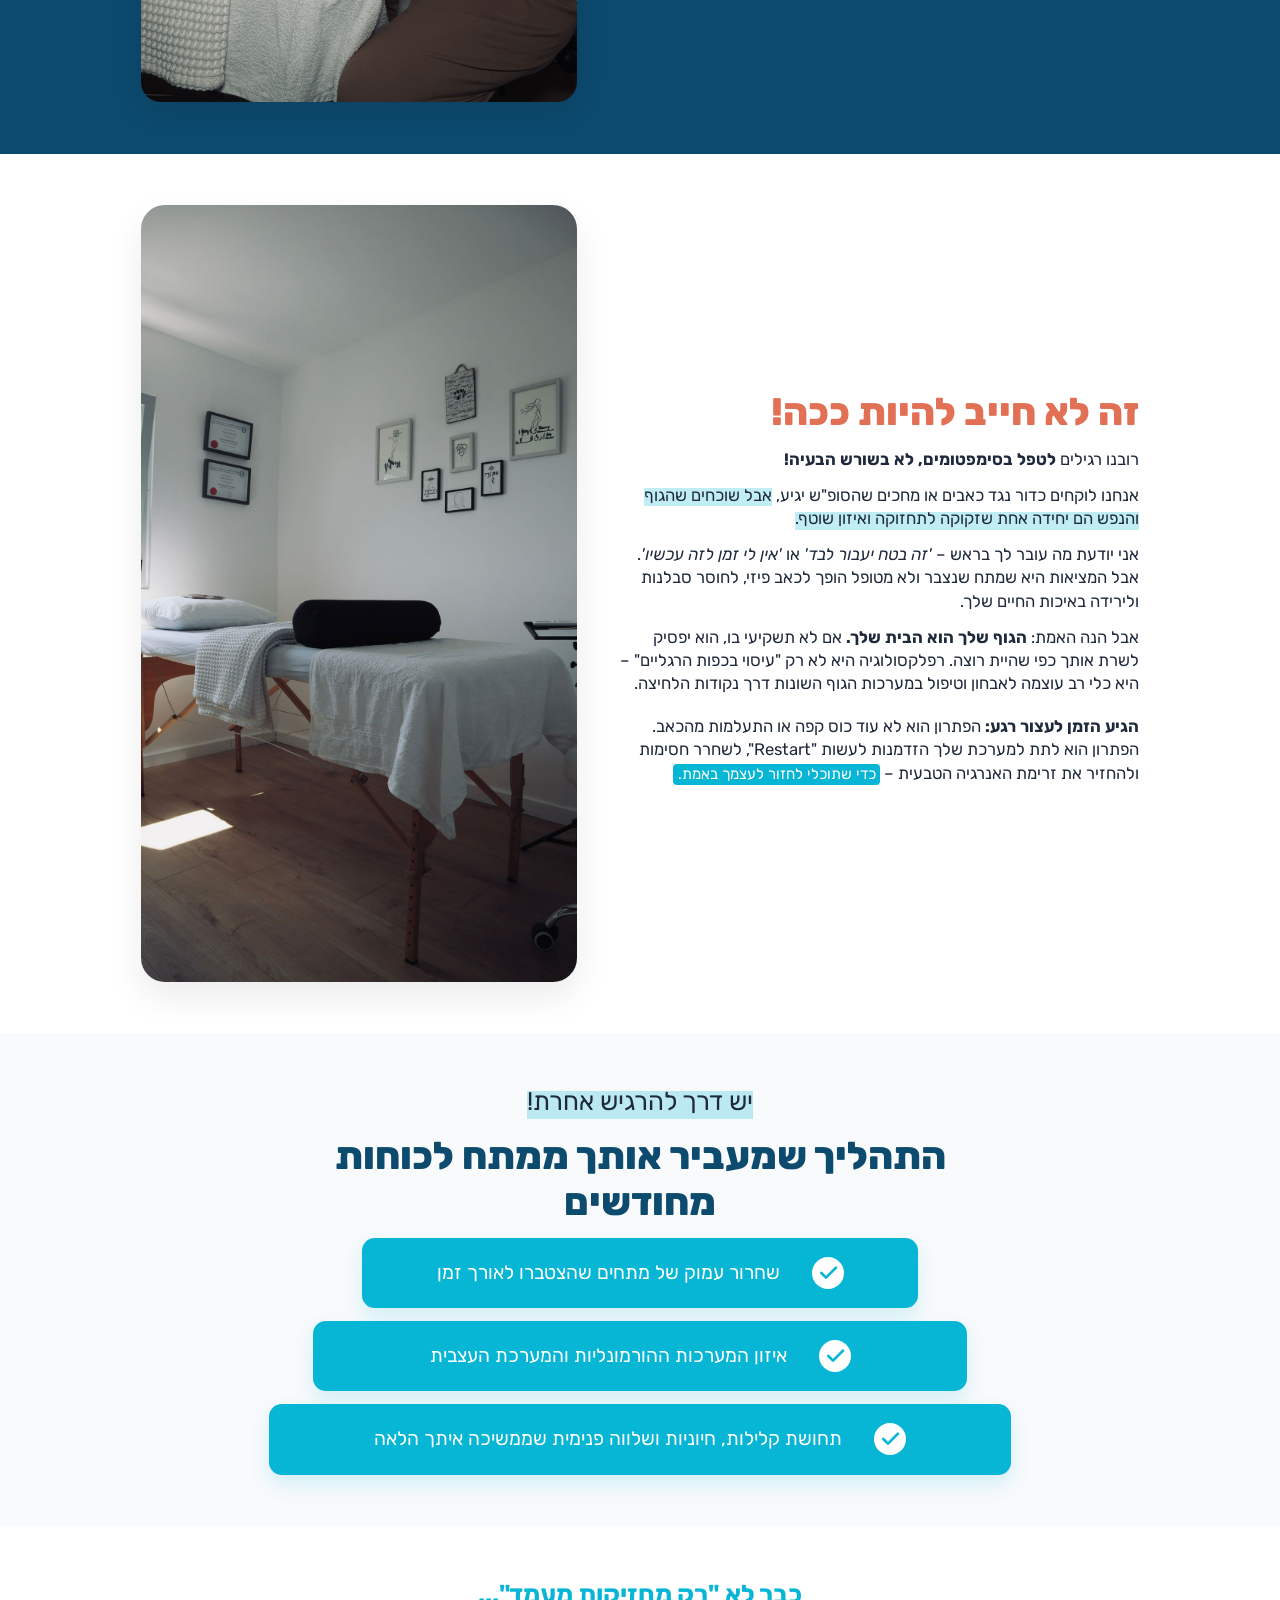
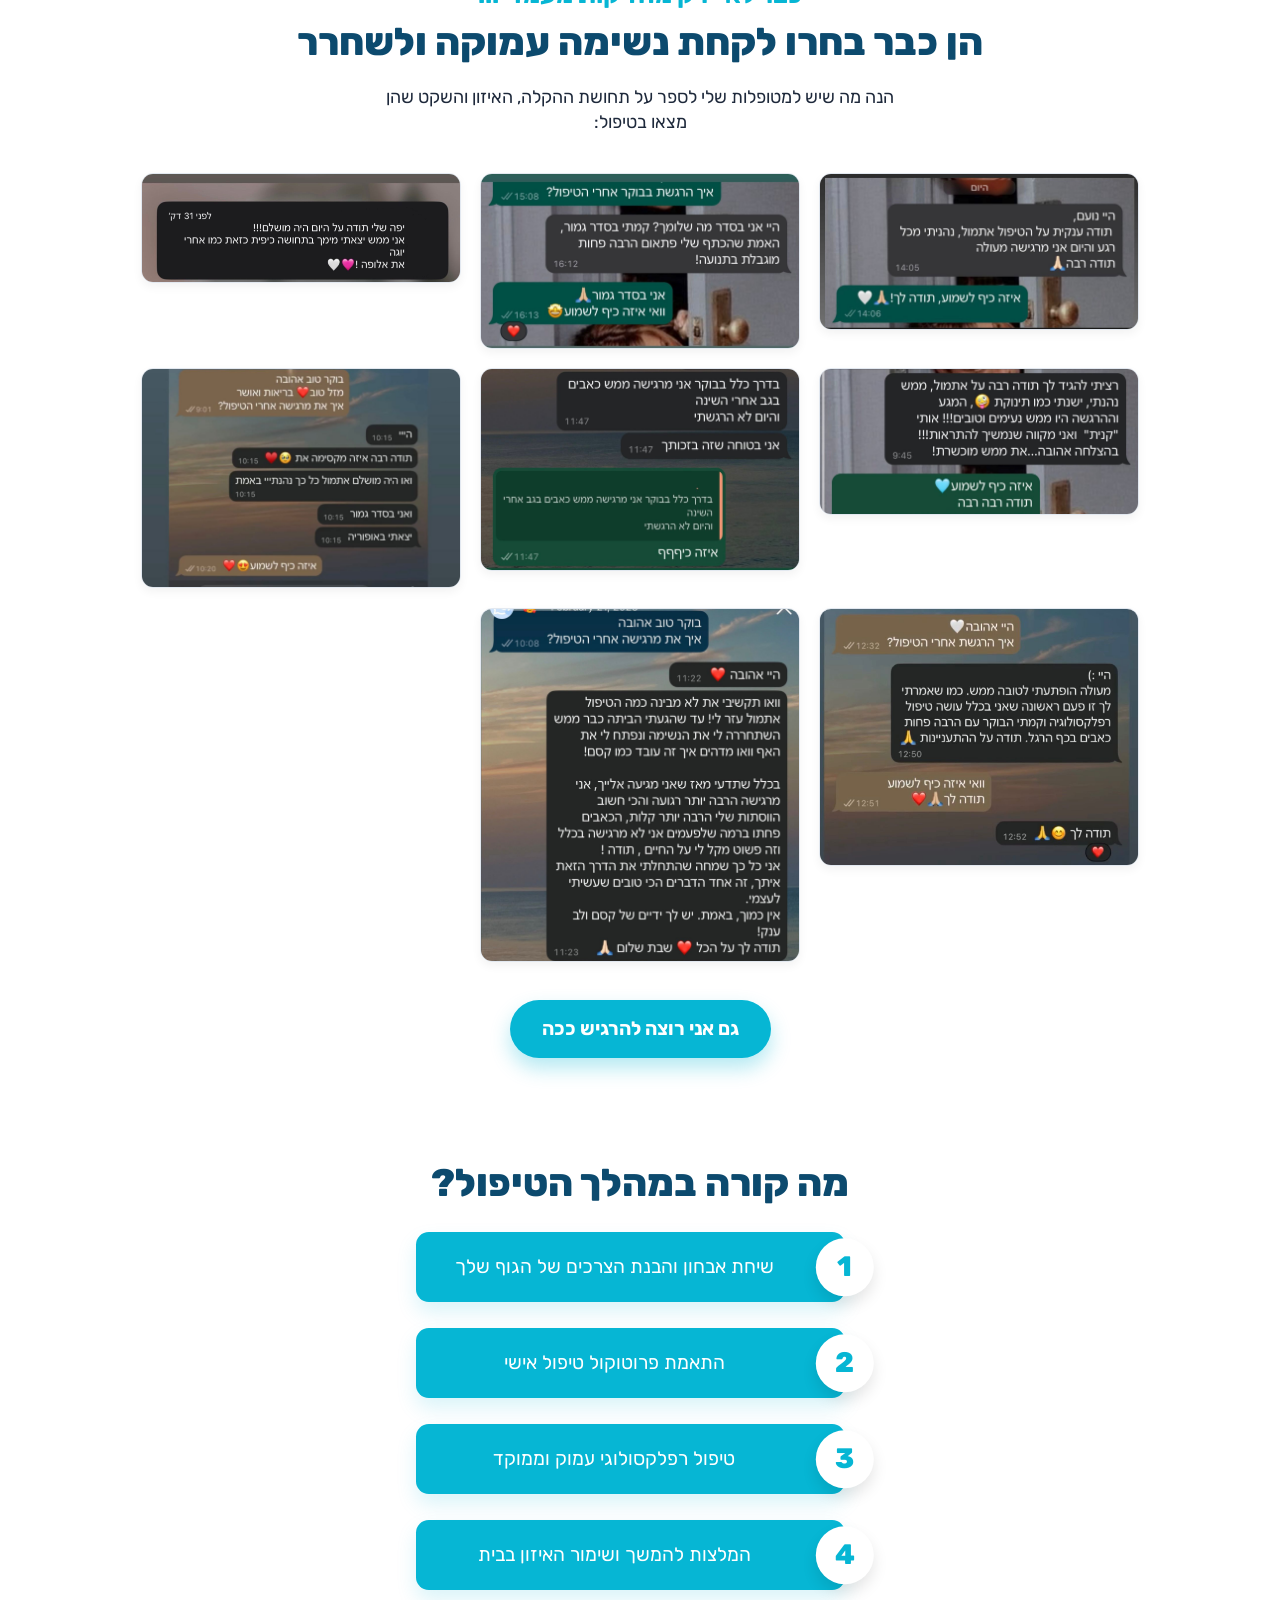
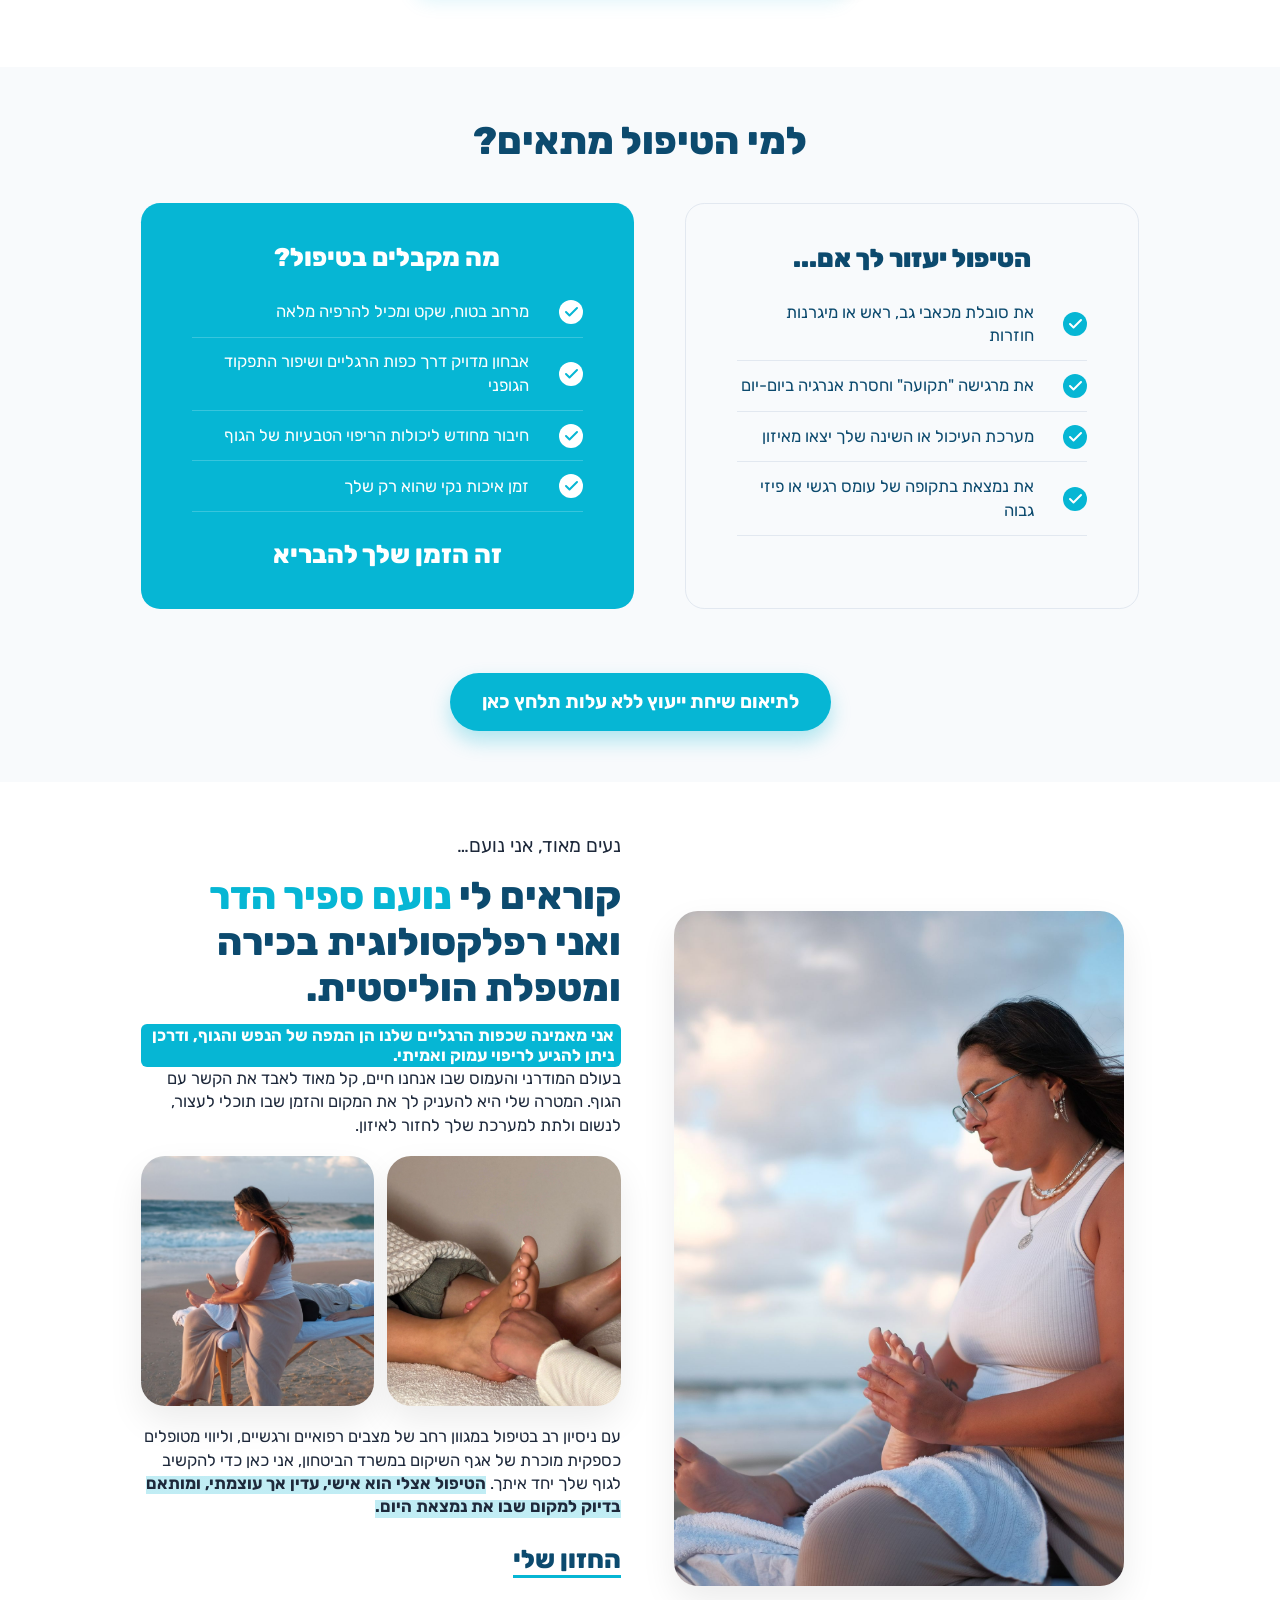
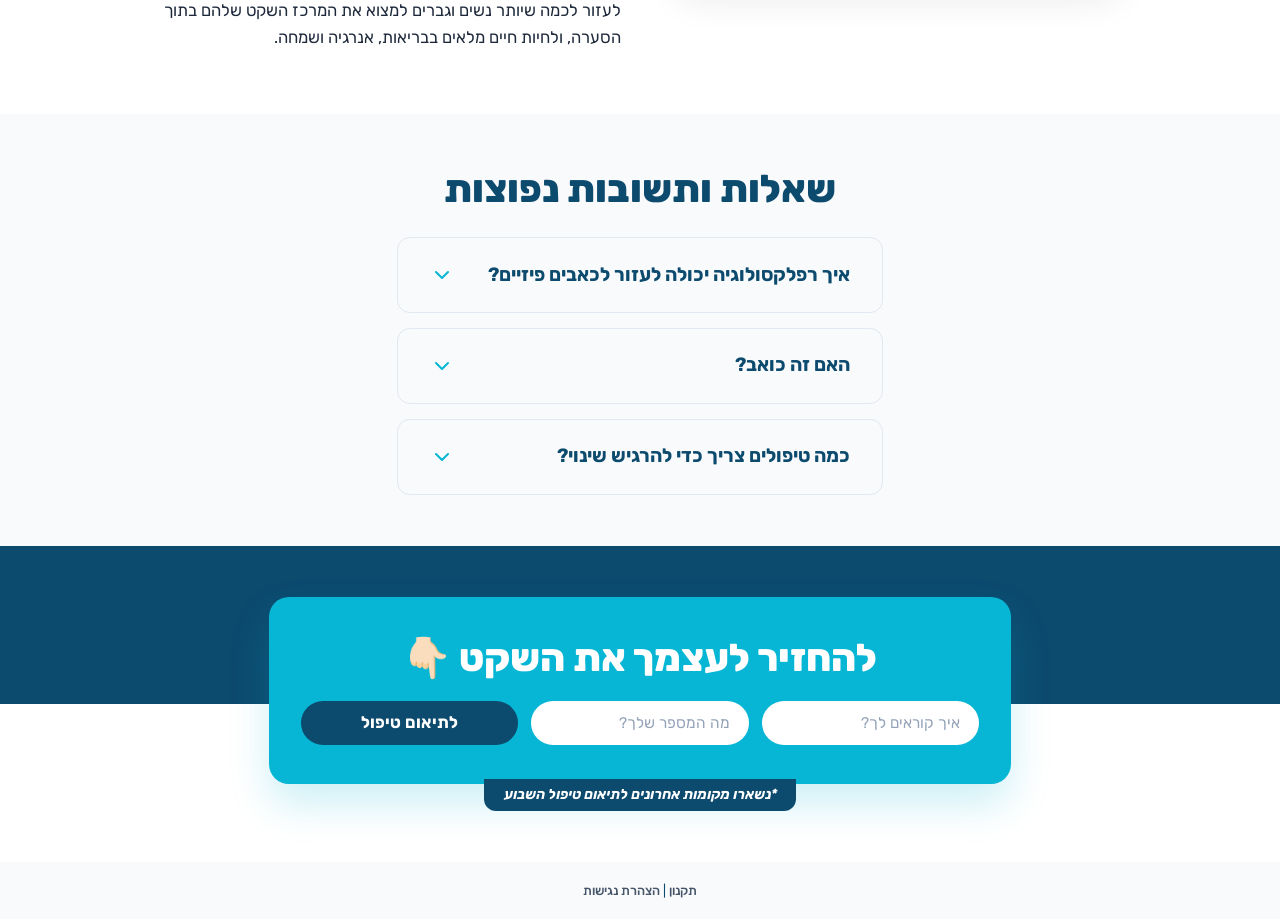
==== commit 14cdfb30: "Final cleanup: Update Noam's email to sapirh111@gmail.com, remove Ronel references, and fix legal pa" ====
--- a/index.html
+++ b/index.html
@@ -14,19 +14,6 @@
   <meta content="width=device-width, initial-scale=1" name="viewport">
   
   <link rel="stylesheet" href="style.css">
-
-  <script>
-  !function(f,b,e,v,n,t,s)
-  {if(f.fbq)return;n=f.fbq=function(){n.callMethod?
-  n.callMethod.apply(n,arguments):n.queue.push(arguments)};
-  if(!f._fbq)f._fbq=n;n.push=n;n.loaded=!0;n.version='2.0';
-  n.queue=[];t=b.createElement(e);t.async=!0;
-  t.src=v;s=b.getElementsByTagName(e)[0];
-  s.parentNode.insertBefore(t,s)}(window, document,'script',
-  'https://connect.facebook.net/en_US/fbevents.js');
-  fbq('init', '3843866865916899');
-  fbq('track', 'PageView');
-  </script>
   </head>
 <body class="body">
 
@@ -81,7 +68,7 @@
         <h2>כנראה שכבר הרגשת את התסכול של לנסות "להחזיק מעמד"...</h2>
         <p>אבל בסוף <strong class="red-marker">הגוף מתחיל לאותת דרך כאבים, עייפות כרונית ומתח נפשי.</strong></p>
         <p>וגם כשאת כבר מוצאת זמן לנוח <span class="underline">הראש לא מפסיק לעבוד</span> והשלווה נראית כמו <strong>זיכרון רחוק.</strong></p>
-        <p><strong>ולא משנה כמה אומרים לך שצריך:</strong> <em>״פשוט להירגע״</em>, זה לא עובד כשהמתח אגור עמוק בתוך מערכת העצבים והתאים שלך.</p>
+        <p><strong>ולא משנה כמה פעמים אומרים לך שצריך:</strong> <em>״פשוט להירגע״</em>, זה לא עוזר כשהמתח אגור עמוק בתוך מערכת העצבים והתאים שלך.</p>
       </div>
       <div style="text-align: center;">
         <img src="noam1.jpg" alt="שחרור מתחים ורוגע" class="pains-chart-image" loading="lazy">
@@ -118,15 +105,15 @@
     <h2>התהליך שמעביר אותך ממתח לכוחות מחודשים</h2>
     <div class="blue-list-blocks-wrapper">
       <div class="blue-list-block cascading-block-1">
-        <svg class="check-icon" viewBox="0 0 24 24" fill="none" xmlns="http://www.w3.org/2000/svg"><circle cx="12" cy="12" r="12" fill="white"/><path d="M7 12L10.5 15.5L18 8" stroke="#8BA888" stroke-width="2" stroke-linecap="round" stroke-linejoin="round"/></svg>
+        <svg class="check-icon" viewBox="0 0 24 24" fill="none" xmlns="http://www.w3.org/2000/svg"><circle cx="12" cy="12" r="12" fill="white"/><path d="M7 12L10.5 15.5L18 8" stroke="#06b6d4" stroke-width="2" stroke-linecap="round" stroke-linejoin="round"/></svg>
         <div>שחרור עמוק של מתחים שהצטברו לאורך זמן</div>
       </div>
       <div class="blue-list-block cascading-block-2">
-        <svg class="check-icon" viewBox="0 0 24 24" fill="none" xmlns="http://www.w3.org/2000/svg"><circle cx="12" cy="12" r="12" fill="white"/><path d="M7 12L10.5 15.5L18 8" stroke="#8BA888" stroke-width="2" stroke-linecap="round" stroke-linejoin="round"/></svg>
+        <svg class="check-icon" viewBox="0 0 24 24" fill="none" xmlns="http://www.w3.org/2000/svg"><circle cx="12" cy="12" r="12" fill="white"/><path d="M7 12L10.5 15.5L18 8" stroke="#06b6d4" stroke-width="2" stroke-linecap="round" stroke-linejoin="round"/></svg>
         <div>איזון המערכות ההורמונליות והמערכת העצבית</div>
       </div>
       <div class="blue-list-block cascading-block-3">
-        <svg class="check-icon" viewBox="0 0 24 24" fill="none" xmlns="http://www.w3.org/2000/svg"><circle cx="12" cy="12" r="12" fill="white"/><path d="M7 12L10.5 15.5L18 8" stroke="#8BA888" stroke-width="2" stroke-linecap="round" stroke-linejoin="round"/></svg>
+        <svg class="check-icon" viewBox="0 0 24 24" fill="none" xmlns="http://www.w3.org/2000/svg"><circle cx="12" cy="12" r="12" fill="white"/><path d="M7 12L10.5 15.5L18 8" stroke="#06b6d4" stroke-width="2" stroke-linecap="round" stroke-linejoin="round"/></svg>
         <div>תחושת קלילות, חיוניות ושלווה פנימית שממשיכה איתך הלאה</div>
       </div>
     </div>
@@ -178,19 +165,19 @@
         <h3 style="font-weight: 900;">הטיפול יעזור לך אם...</h3>
         <div>
           <div class="avatar-list-line">
-            <svg class="list-icon-svg" viewBox="0 0 24 24" fill="none" xmlns="http://www.w3.org/2000/svg"><circle cx="12" cy="12" r="12" fill="#8BA888"/><path d="M7 12L10.5 15.5L18 8" stroke="white" stroke-width="2" stroke-linecap="round" stroke-linejoin="round"/></svg>
+            <svg class="list-icon-svg" viewBox="0 0 24 24" fill="none" xmlns="http://www.w3.org/2000/svg"><circle cx="12" cy="12" r="12" fill="#06b6d4"/><path d="M7 12L10.5 15.5L18 8" stroke="white" stroke-width="2" stroke-linecap="round" stroke-linejoin="round"/></svg>
             <div>את סובלת מכאבי גב, ראש או מיגרנות חוזרות</div>
           </div>
           <div class="avatar-list-line">
-            <svg class="list-icon-svg" viewBox="0 0 24 24" fill="none" xmlns="http://www.w3.org/2000/svg"><circle cx="12" cy="12" r="12" fill="#8BA888"/><path d="M7 12L10.5 15.5L18 8" stroke="white" stroke-width="2" stroke-linecap="round" stroke-linejoin="round"/></svg>
+            <svg class="list-icon-svg" viewBox="0 0 24 24" fill="none" xmlns="http://www.w3.org/2000/svg"><circle cx="12" cy="12" r="12" fill="#06b6d4"/><path d="M7 12L10.5 15.5L18 8" stroke="white" stroke-width="2" stroke-linecap="round" stroke-linejoin="round"/></svg>
             <div>את מרגישה "תקועה" וחסרת אנרגיה ביום-יום</div>
           </div>
           <div class="avatar-list-line">
-            <svg class="list-icon-svg" viewBox="0 0 24 24" fill="none" xmlns="http://www.w3.org/2000/svg"><circle cx="12" cy="12" r="12" fill="#8BA888"/><path d="M7 12L10.5 15.5L18 8" stroke="white" stroke-width="2" stroke-linecap="round" stroke-linejoin="round"/></svg>
+            <svg class="list-icon-svg" viewBox="0 0 24 24" fill="none" xmlns="http://www.w3.org/2000/svg"><circle cx="12" cy="12" r="12" fill="#06b6d4"/><path d="M7 12L10.5 15.5L18 8" stroke="white" stroke-width="2" stroke-linecap="round" stroke-linejoin="round"/></svg>
             <div>מערכת העיכול או השינה שלך יצאו מאיזון</div>
           </div>
           <div class="avatar-list-line">
-            <svg class="list-icon-svg" viewBox="0 0 24 24" fill="none" xmlns="http://www.w3.org/2000/svg"><circle cx="12" cy="12" r="12" fill="#8BA888"/><path d="M7 12L10.5 15.5L18 8" stroke="white" stroke-width="2" stroke-linecap="round" stroke-linejoin="round"/></svg>
+            <svg class="list-icon-svg" viewBox="0 0 24 24" fill="none" xmlns="http://www.w3.org/2000/svg"><circle cx="12" cy="12" r="12" fill="#06b6d4"/><path d="M7 12L10.5 15.5L18 8" stroke="white" stroke-width="2" stroke-linecap="round" stroke-linejoin="round"/></svg>
             <div>את נמצאת בתקופה של עומס רגשי או פיזי גבוה</div>
           </div>
         </div>
@@ -199,19 +186,19 @@
         <h3>מה מקבלים בטיפול?</h3>
         <div>
           <div class="avatar-list-line">
-            <svg class="list-icon-svg" viewBox="0 0 24 24" fill="none" xmlns="http://www.w3.org/2000/svg"><circle cx="12" cy="12" r="12" fill="white"/><path d="M7 12L10.5 15.5L18 8" stroke="#8BA888" stroke-width="2" stroke-linecap="round" stroke-linejoin="round"/></svg>
+            <svg class="list-icon-svg" viewBox="0 0 24 24" fill="none" xmlns="http://www.w3.org/2000/svg"><circle cx="12" cy="12" r="12" fill="white"/><path d="M7 12L10.5 15.5L18 8" stroke="#06b6d4" stroke-width="2" stroke-linecap="round" stroke-linejoin="round"/></svg>
             <div>מרחב בטוח, שקט ומכיל להרפיה מלאה</div>
           </div>
           <div class="avatar-list-line">
-            <svg class="list-icon-svg" viewBox="0 0 24 24" fill="none" xmlns="http://www.w3.org/2000/svg"><circle cx="12" cy="12" r="12" fill="white"/><path d="M7 12L10.5 15.5L18 8" stroke="#8BA888" stroke-width="2" stroke-linecap="round" stroke-linejoin="round"/></svg>
+            <svg class="list-icon-svg" viewBox="0 0 24 24" fill="none" xmlns="http://www.w3.org/2000/svg"><circle cx="12" cy="12" r="12" fill="white"/><path d="M7 12L10.5 15.5L18 8" stroke="#06b6d4" stroke-width="2" stroke-linecap="round" stroke-linejoin="round"/></svg>
             <div>אבחון מדויק דרך כפות הרגליים ושיפור התפקוד הגופני</div>
           </div>
           <div class="avatar-list-line">
-            <svg class="list-icon-svg" viewBox="0 0 24 24" fill="none" xmlns="http://www.w3.org/2000/svg"><circle cx="12" cy="12" r="12" fill="white"/><path d="M7 12L10.5 15.5L18 8" stroke="#8BA888" stroke-width="2" stroke-linecap="round" stroke-linejoin="round"/></svg>
+            <svg class="list-icon-svg" viewBox="0 0 24 24" fill="none" xmlns="http://www.w3.org/2000/svg"><circle cx="12" cy="12" r="12" fill="white"/><path d="M7 12L10.5 15.5L18 8" stroke="#06b6d4" stroke-width="2" stroke-linecap="round" stroke-linejoin="round"/></svg>
             <div>חיבור מחודש ליכולות הריפוי הטבעיות של הגוף</div>
           </div>
           <div class="avatar-list-line">
-            <svg class="list-icon-svg" viewBox="0 0 24 24" fill="none" xmlns="http://www.w3.org/2000/svg"><circle cx="12" cy="12" r="12" fill="white"/><path d="M7 12L10.5 15.5L18 8" stroke="#8BA888" stroke-width="2" stroke-linecap="round" stroke-linejoin="round"/></svg>
+            <svg class="list-icon-svg" viewBox="0 0 24 24" fill="none" xmlns="http://www.w3.org/2000/svg"><circle cx="12" cy="12" r="12" fill="white"/><path d="M7 12L10.5 15.5L18 8" stroke="#06b6d4" stroke-width="2" stroke-linecap="round" stroke-linejoin="round"/></svg>
             <div>זמן איכות נקי שהוא רק שלך</div>
           </div>
         </div>
@@ -219,7 +206,7 @@
       </div>
     </div>
     <a href="#Cta" class="blue-round-button w-inline-block" style="text-decoration: none; margin-top: 2rem;">
-      <div>לתיאום שיחת ייעוץ <strong>ללא עלות</strong> תלחצי כאן</div>
+      <div>לתיאום שיחת ייעוץ <strong>ללא עלות</strong> תלחץ כאן</div>
     </a>
   </div>
 </section>
@@ -251,7 +238,7 @@
             </strong>
           </p>
           <div style="margin-top: 2rem;">
-            <h2 style="font-size: 2rem; display: inline-block; border-bottom: 3px solid #8BA888; padding-bottom: 0;">
+            <h2 style="font-size: 2rem; display: inline-block; border-bottom: 3px solid #06b6d4; padding-bottom: 0;">
               החזון שלי
             </h2>
             <p style="margin-top: 0.5rem; line-height: 1.6;">
@@ -322,14 +309,14 @@
   </div>
 </section>
 
-<section class="white-section footer">
+<footer class="white-section footer">
   <div class="container">
     <div class="footer-text">
       <a href="terms.html" class="footer-link">תקנון</a> | 
       <a href="accessibility.html" class="footer-link">הצהרת נגישות</a>
     </div>
   </div>
-</section>
+</footer>
 
 <script>
 function toggleFaq(element) {
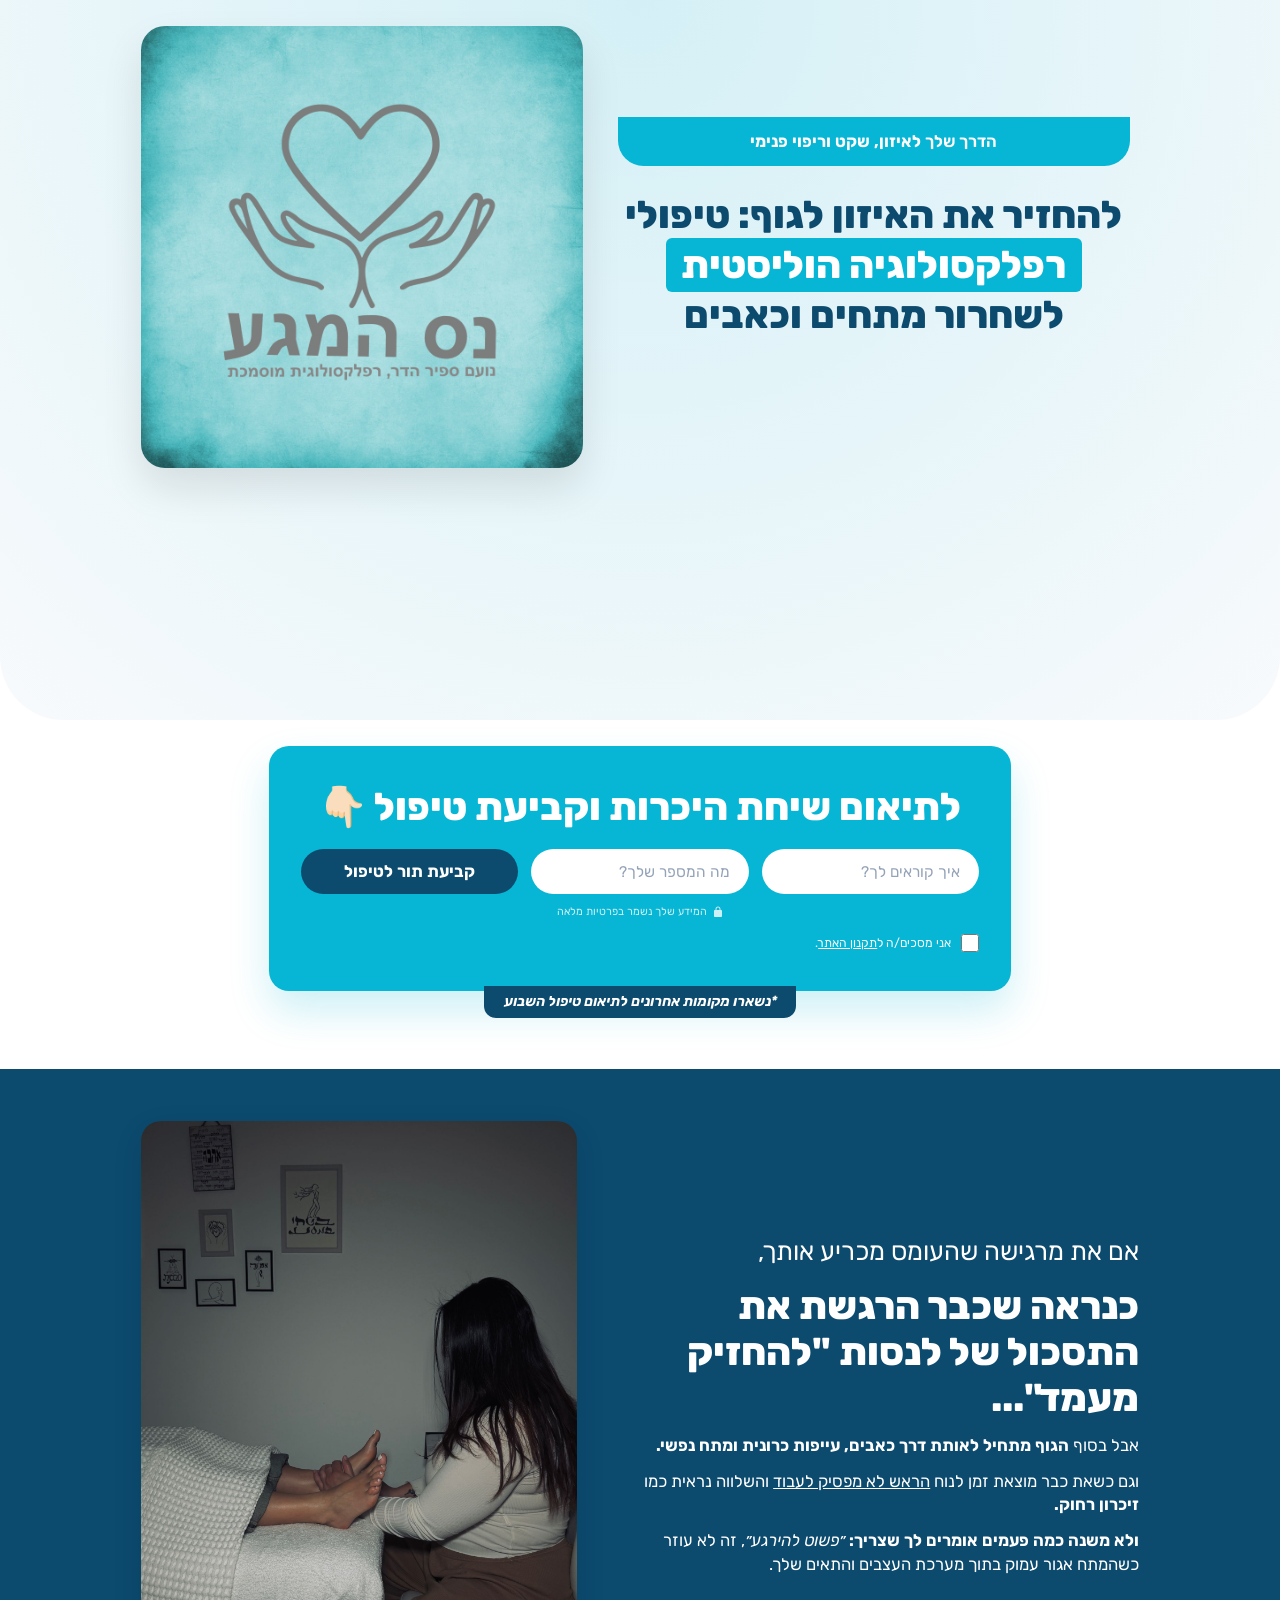
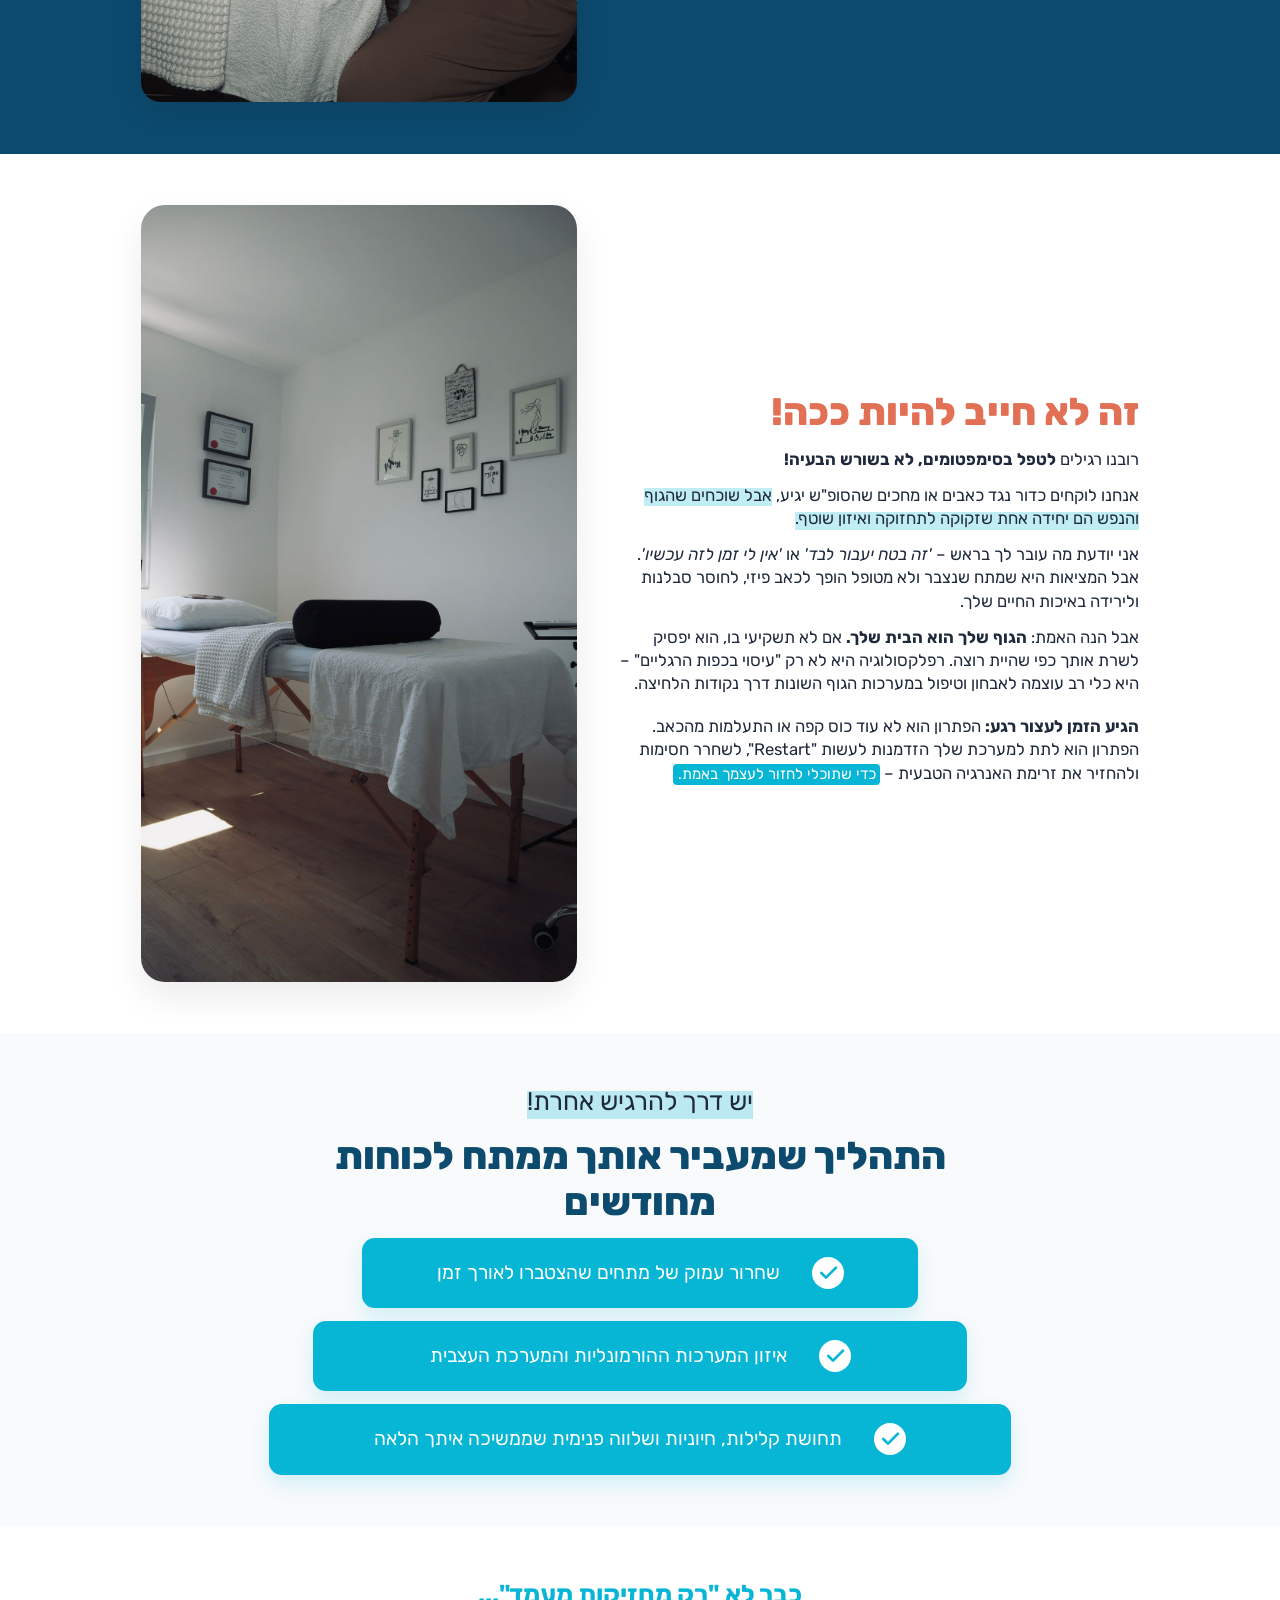
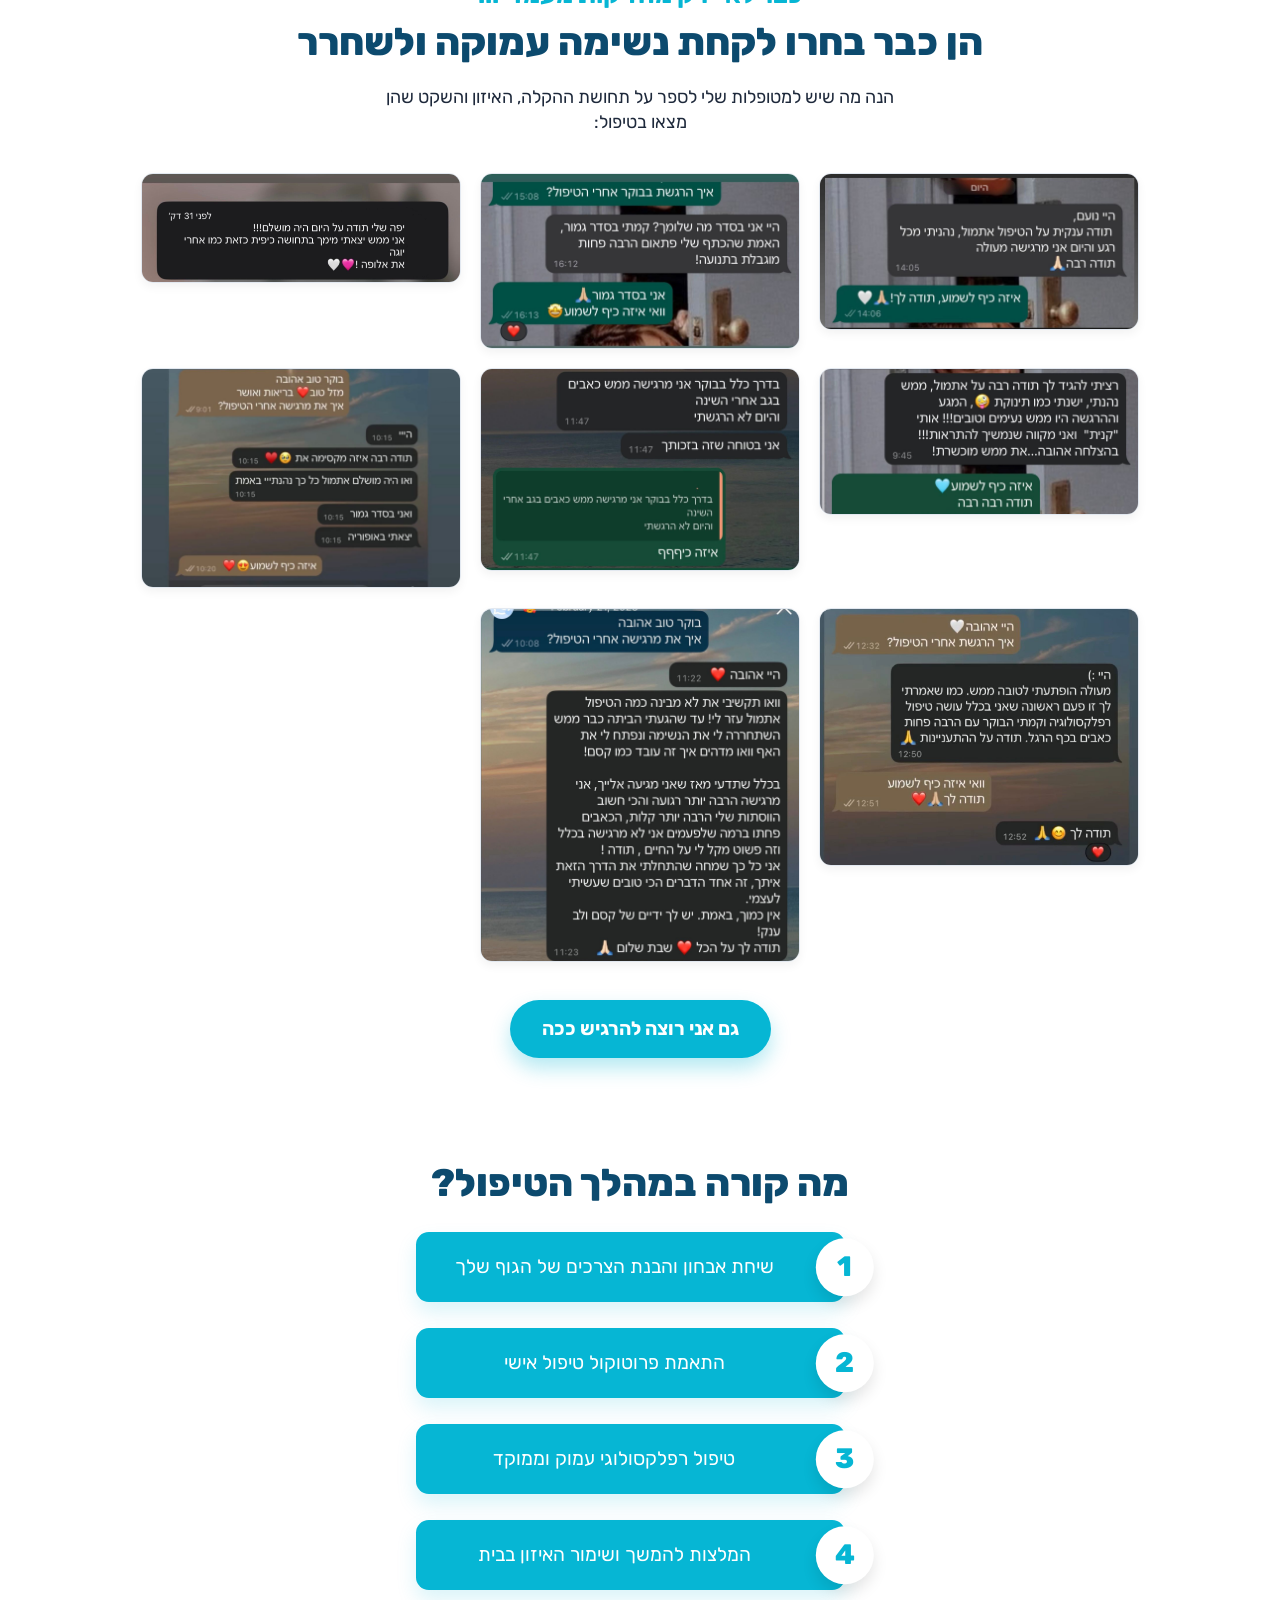
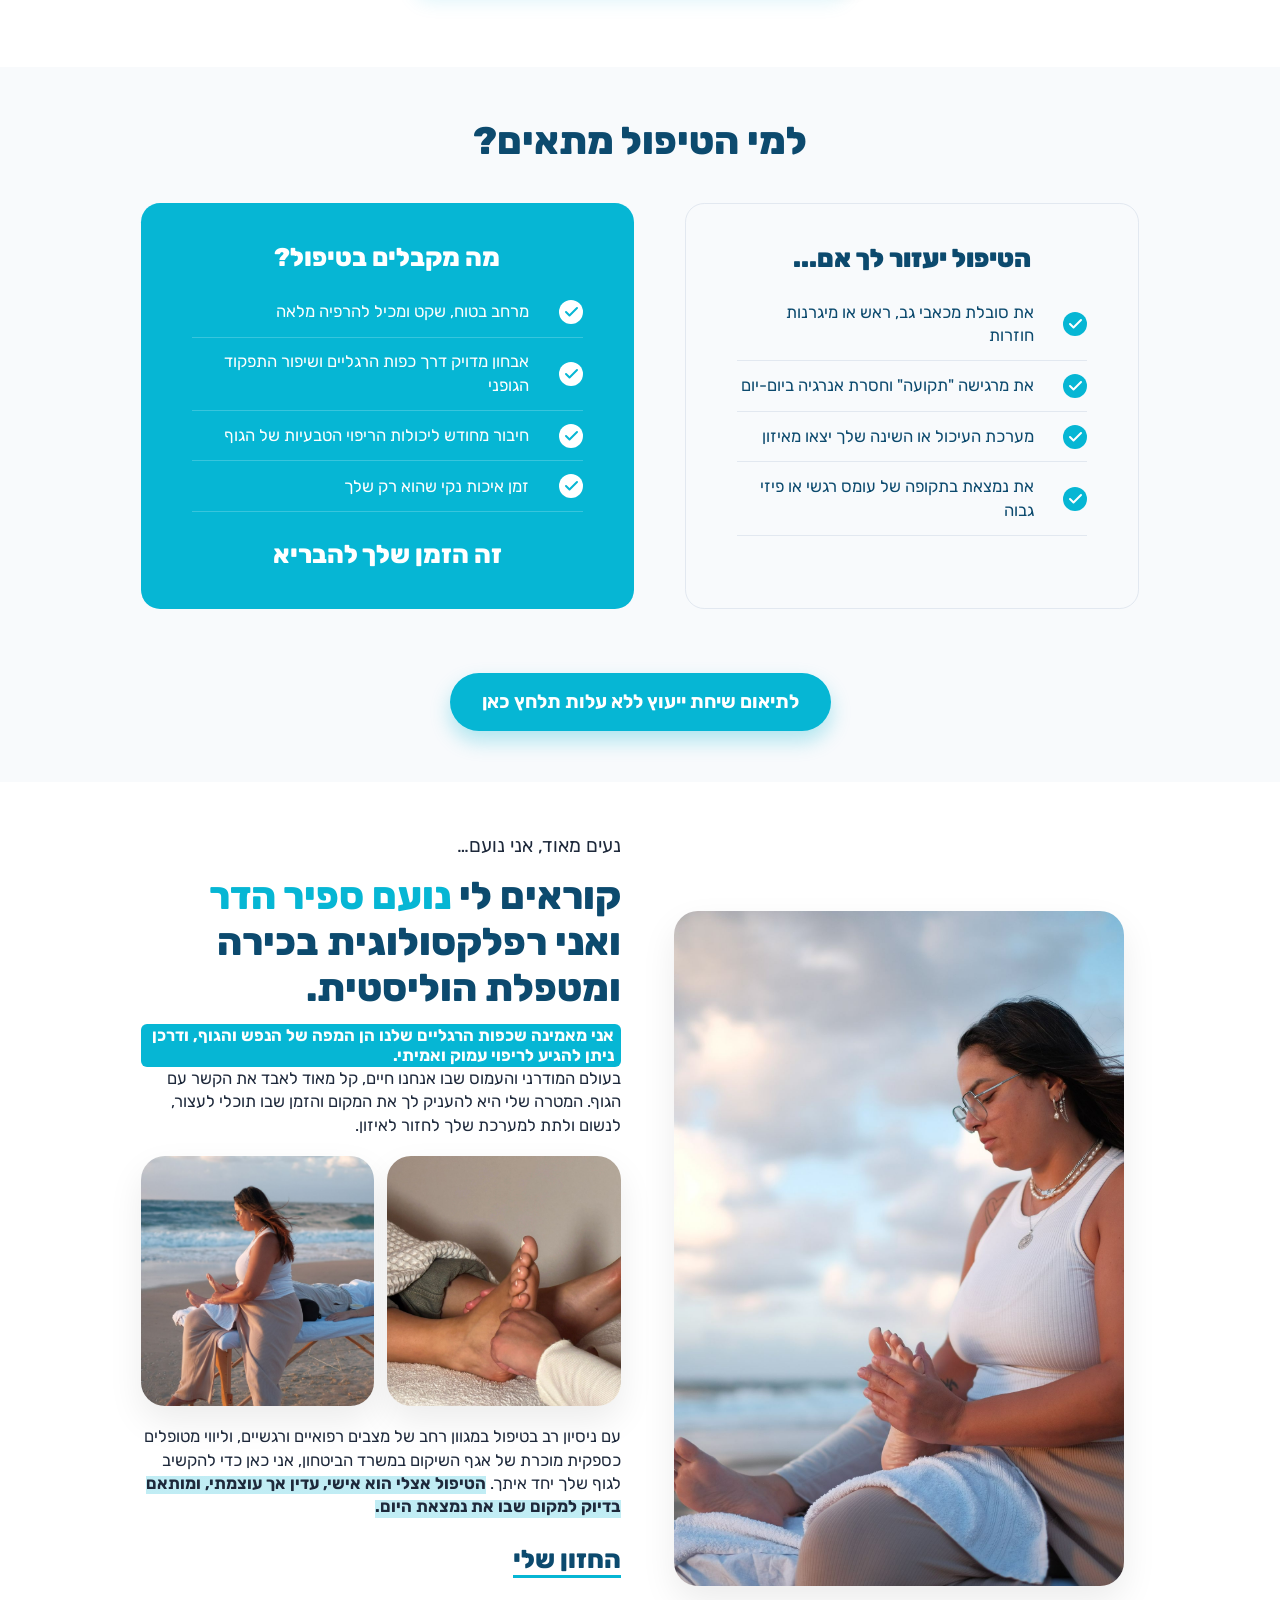
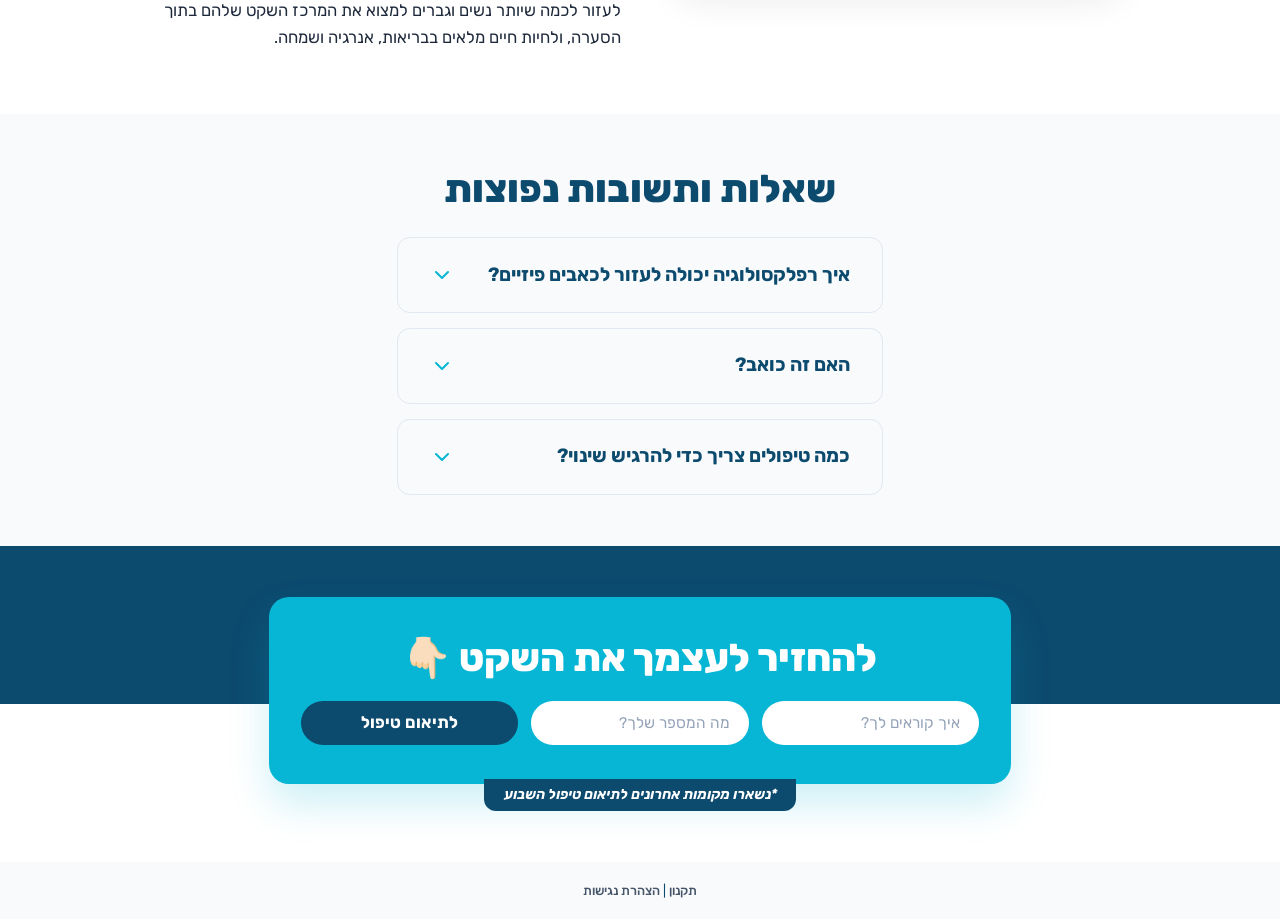
==== commit 6a1a538b: "Remove header subtext and center all text globally" ====
--- a/index.html
+++ b/index.html
@@ -24,7 +24,6 @@
       <div>
         <div class="hero-topper">הדרך שלך <strong>לאיזון, שקט וריפוי פנימי</strong></div>
         <h1>להחזיר את האיזון לגוף: טיפולי <span class="bg-text-green">רפלקסולוגיה הוליסטית</span> לשחרור מתחים וכאבים</h1>
-        <p>(כי הגוף שלך זוכר הכל, והגיע הזמן לתת לו את המנוחה והטיפול שמגיעים לו)</p>
       </div>
       <div style="text-align: center;">
         <img src="noam7.jpg" alt="נועם ספיר הדר - טיפול רפלקסולוגיה" class="main-hero-image" fetchpriority="high">
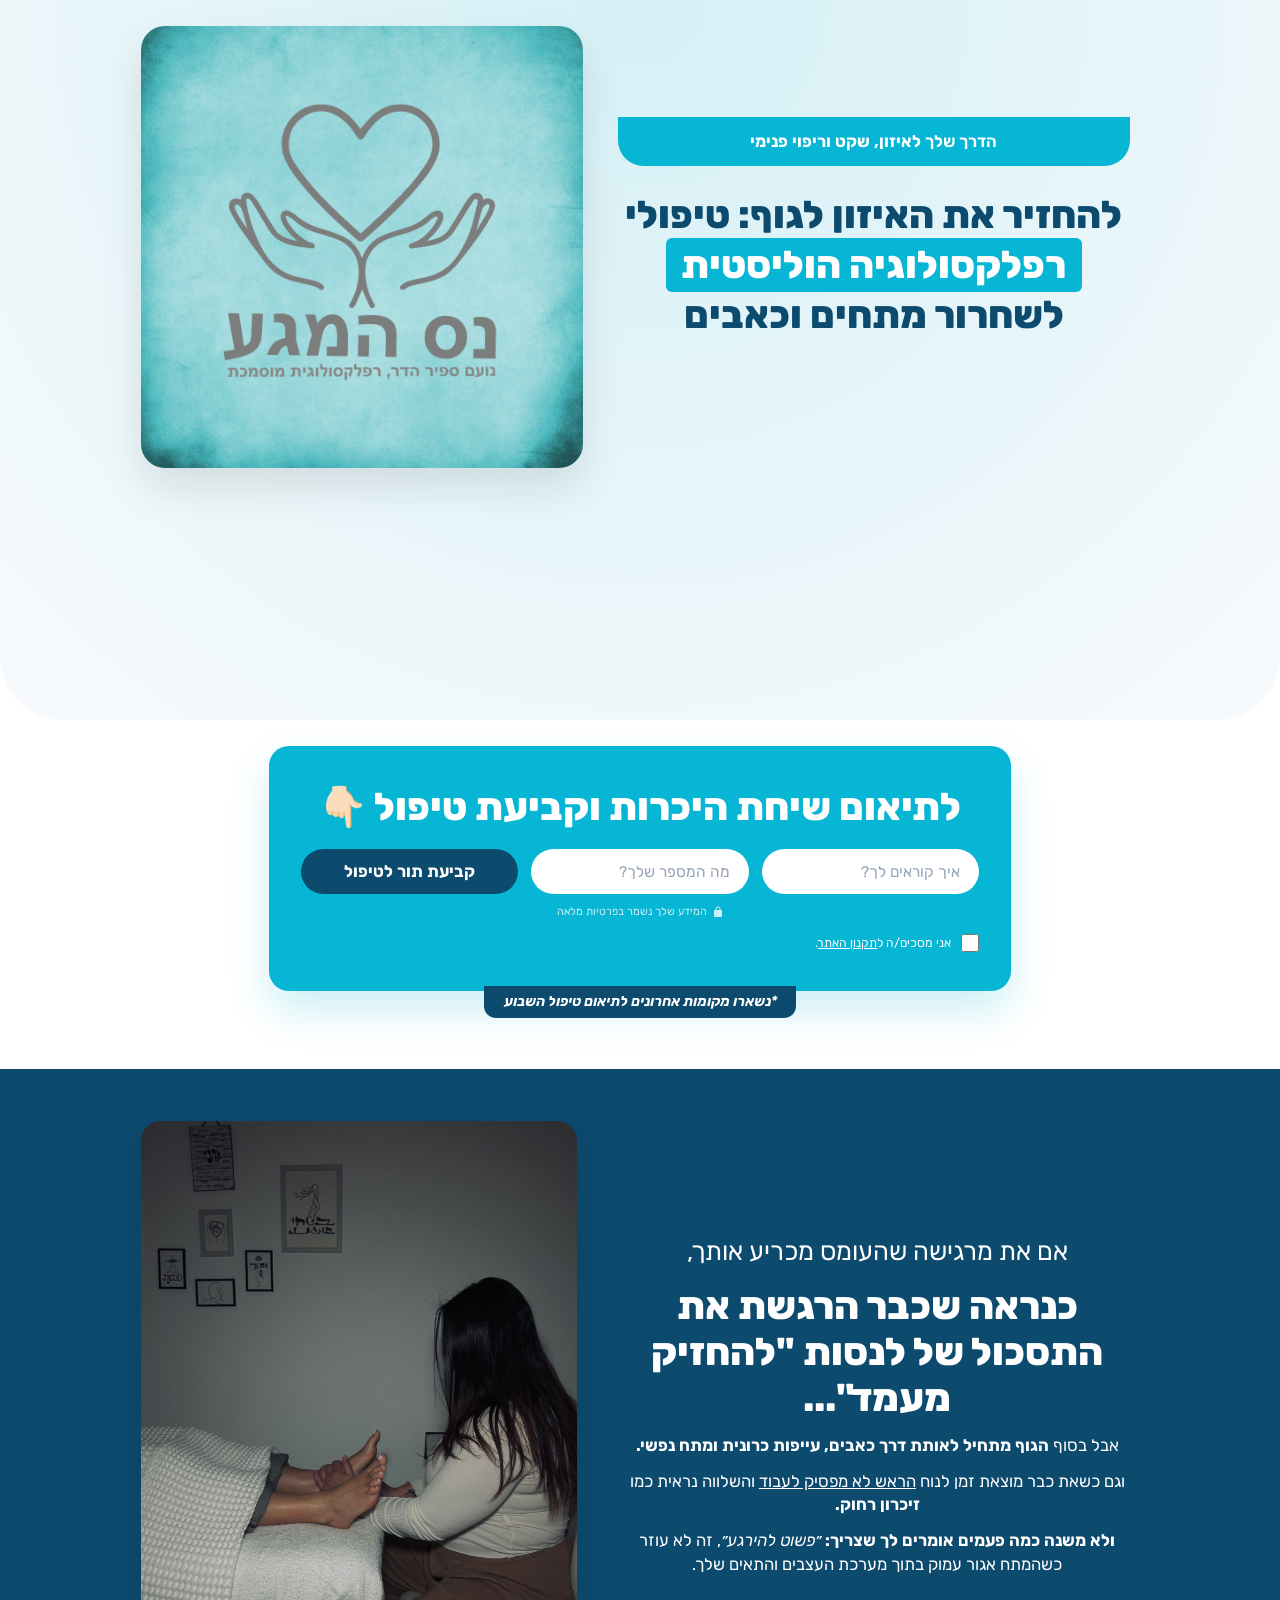
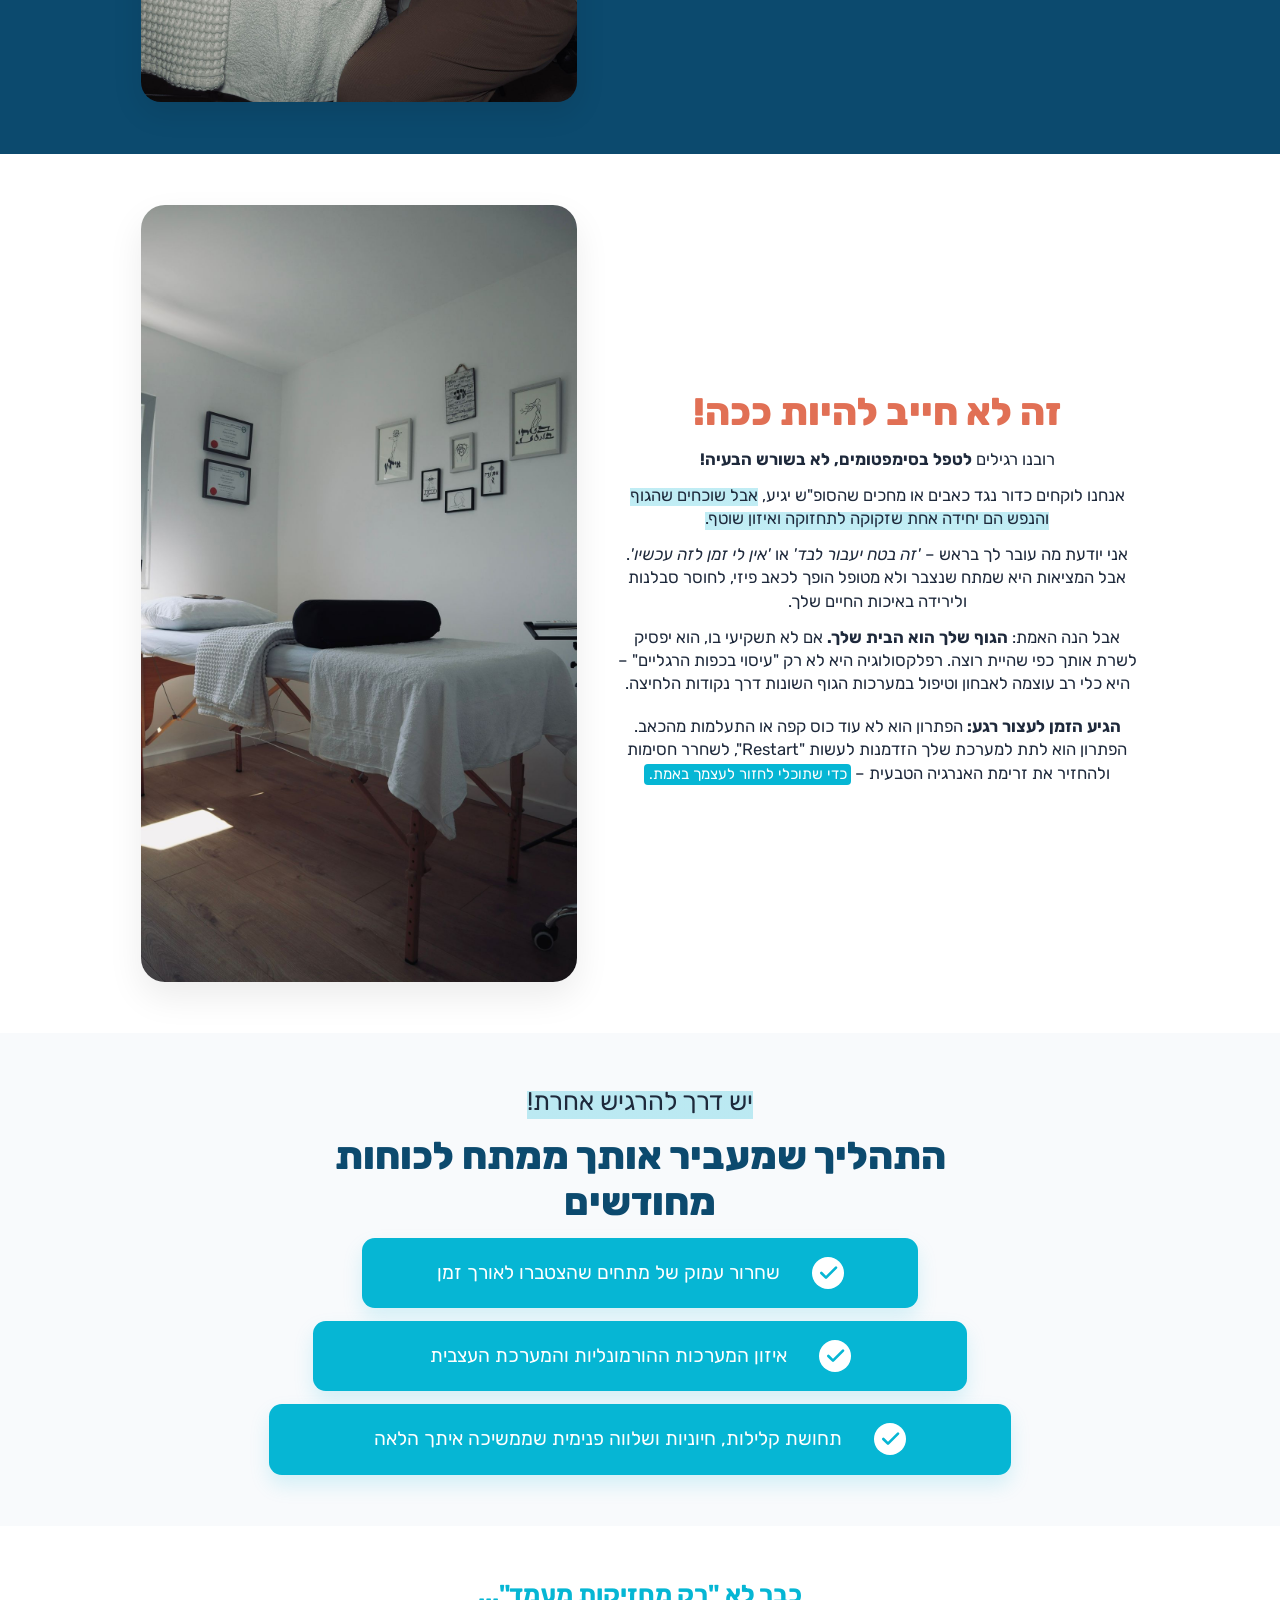
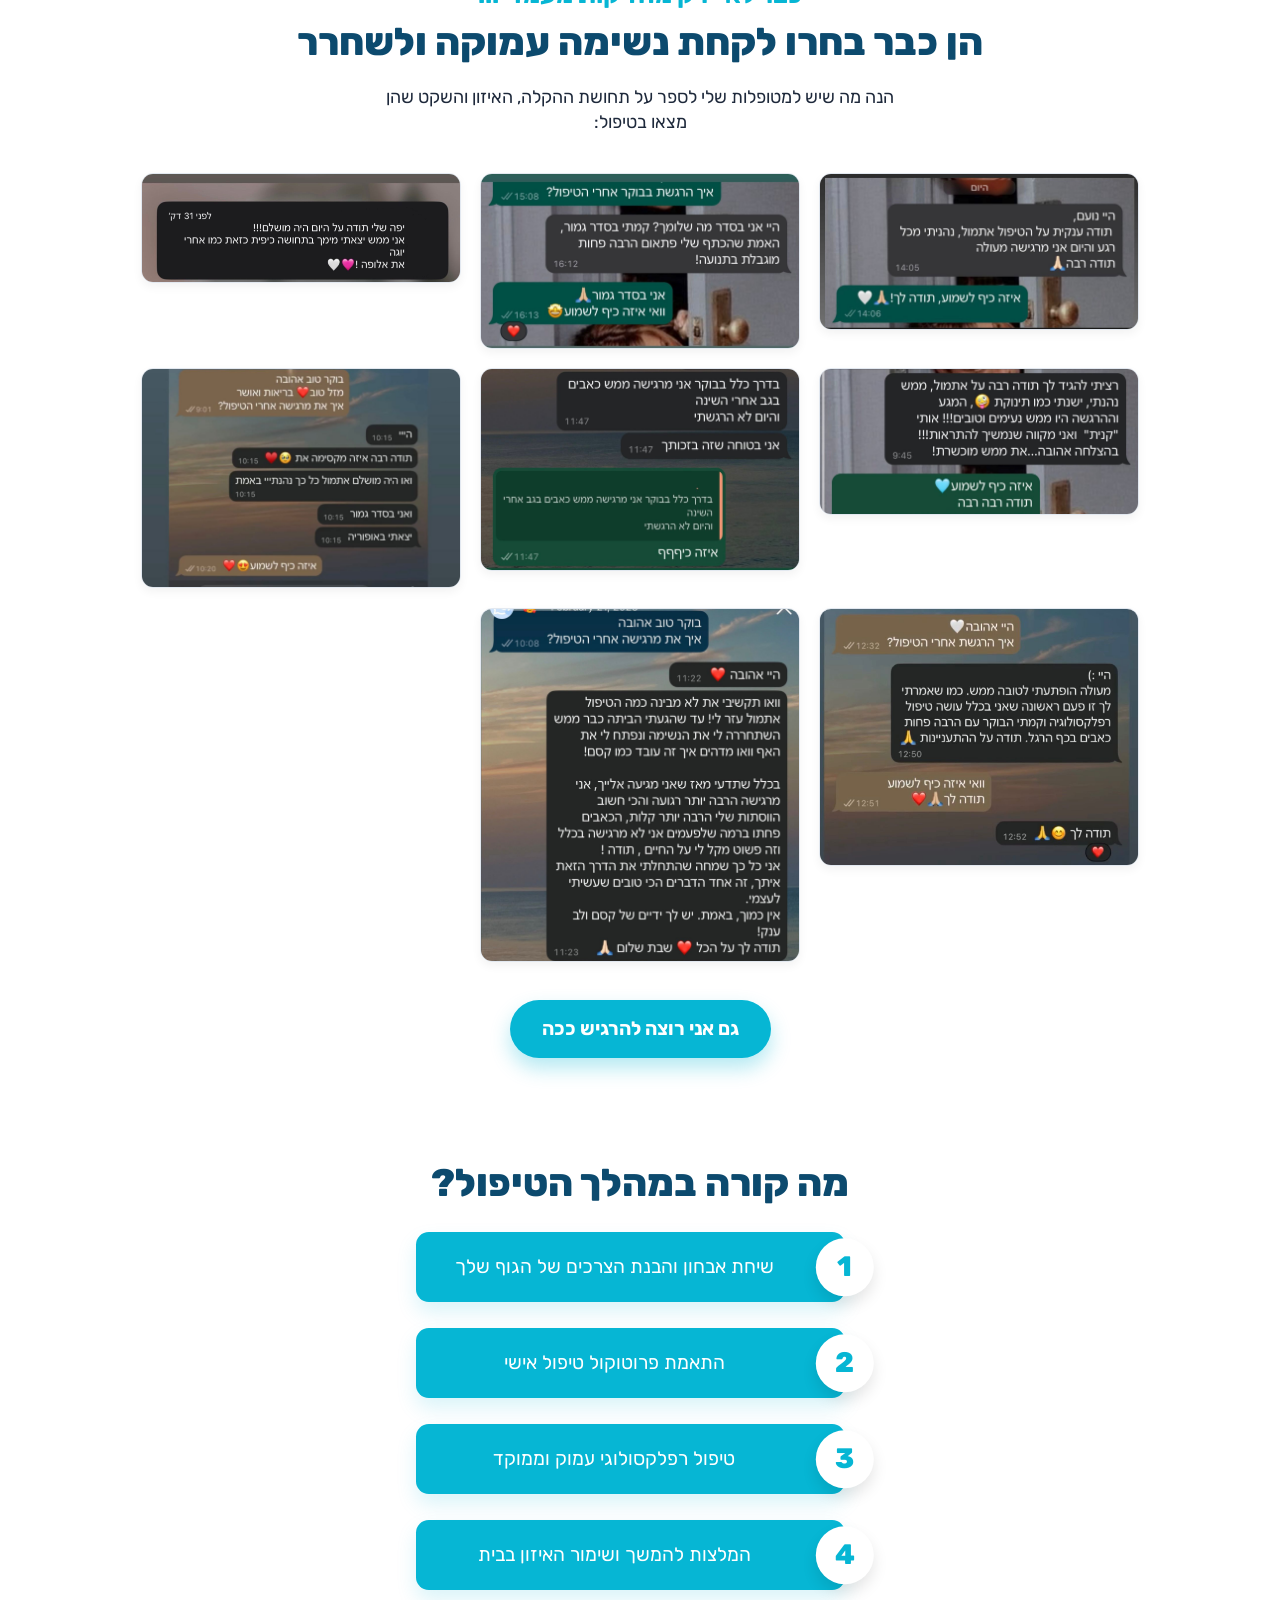
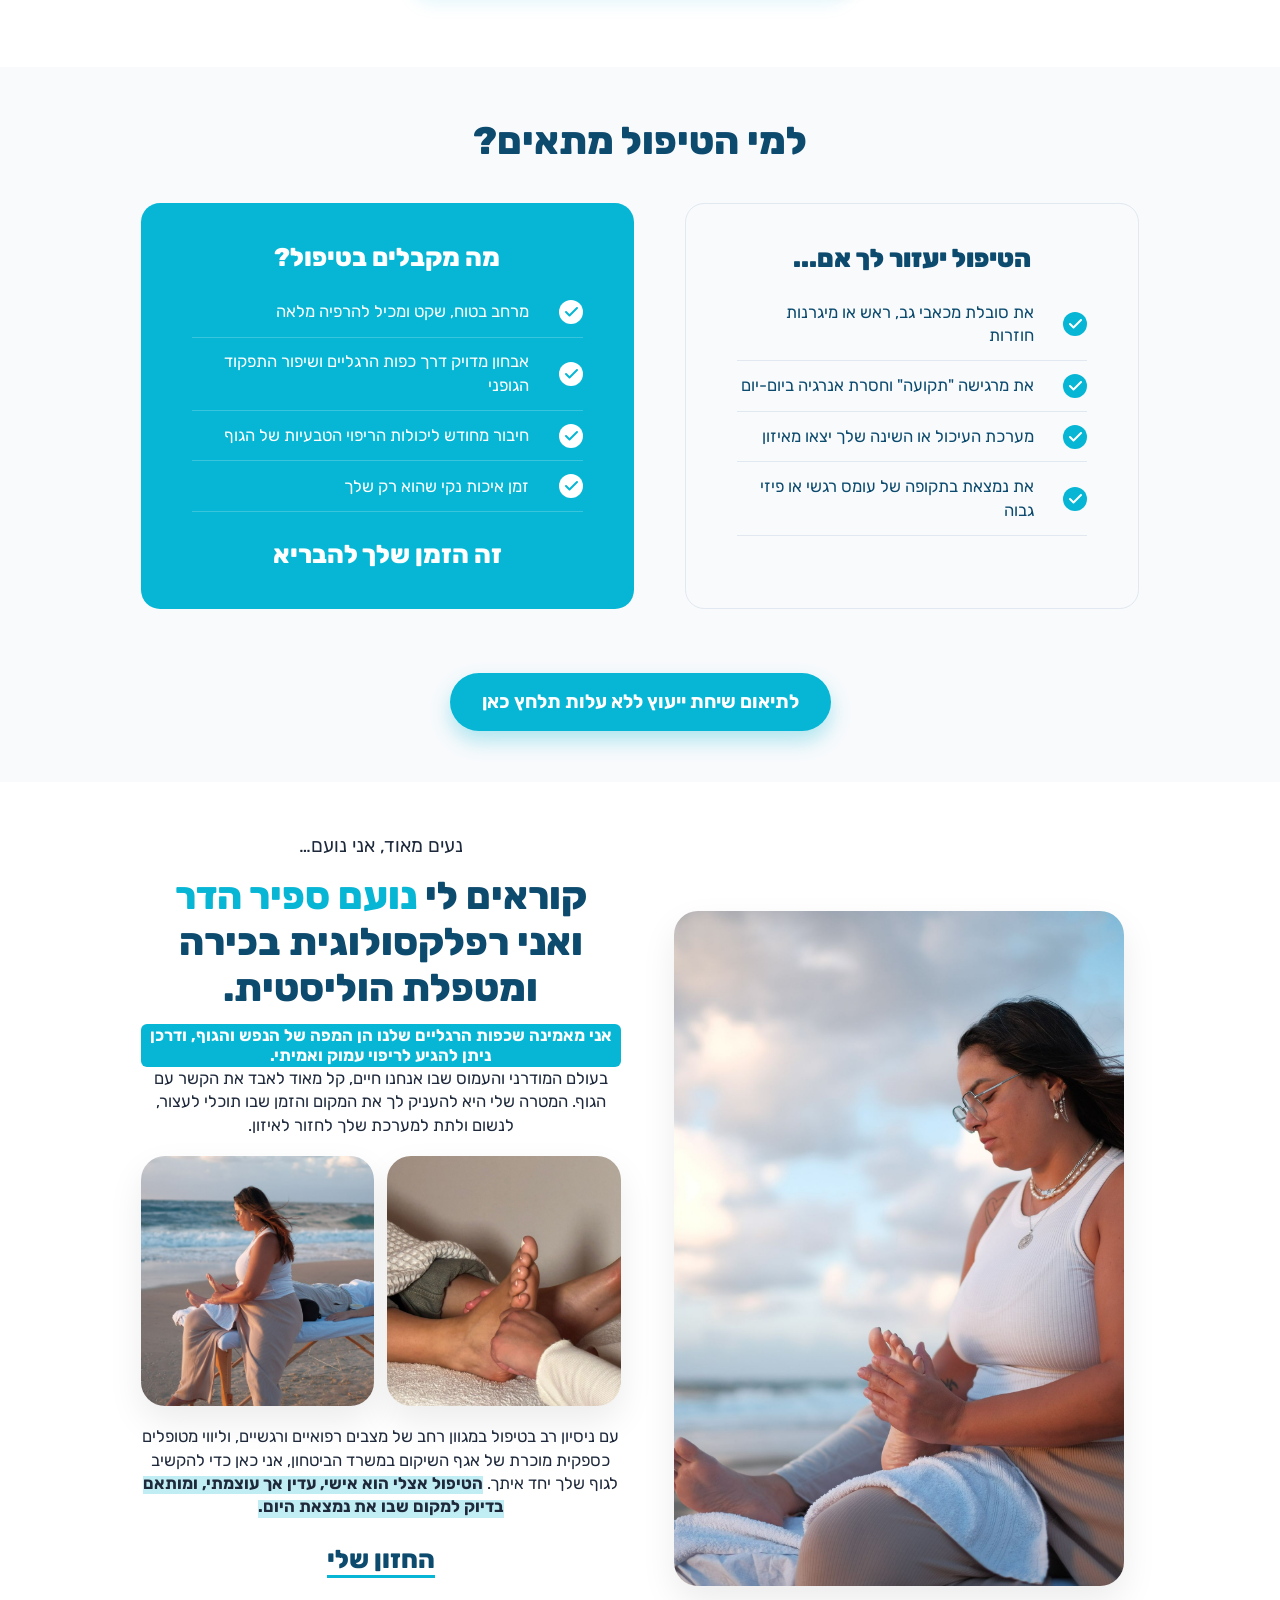
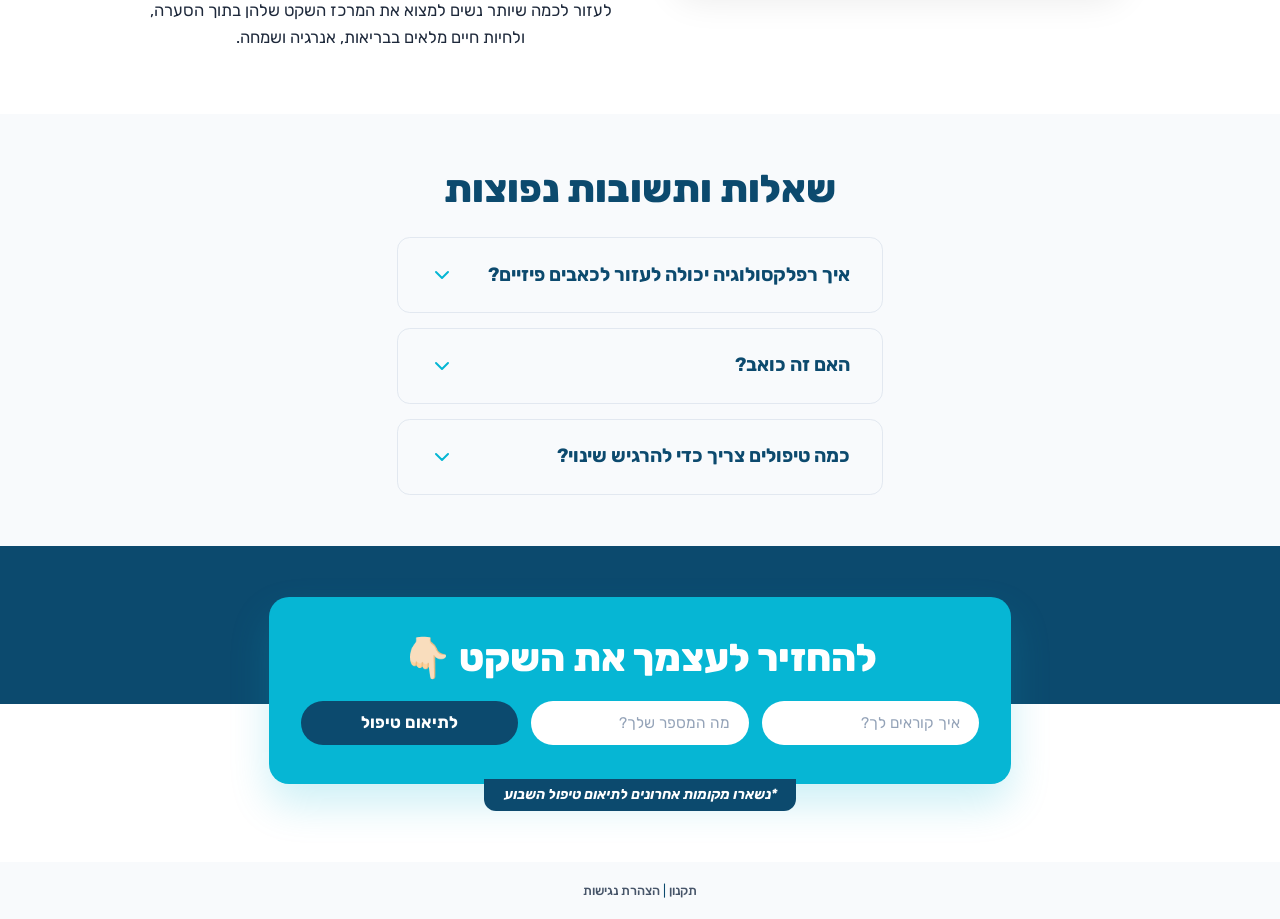
==== commit 597c86a4: "Update vision text to focus on women only" ====
--- a/index.html
+++ b/index.html
@@ -241,7 +241,7 @@
               החזון שלי
             </h2>
             <p style="margin-top: 0.5rem; line-height: 1.6;">
-              לעזור לכמה שיותר נשים וגברים למצוא את המרכז השקט שלהם בתוך הסערה, ולחיות חיים מלאים בבריאות, אנרגיה ושמחה.
+              לעזור לכמה שיותר נשים למצוא את המרכז השקט שלהן בתוך הסערה, ולחיות חיים מלאים בבריאות, אנרגיה ושמחה.
             </p>
           </div>
         </div>
--- a/style.css
+++ b/style.css
@@ -3,7 +3,7 @@
 /* HTML Resets & Base Elements */
 * { box-sizing: border-box; }
 html { height: 100%; -webkit-text-size-adjust: 100%; -ms-text-size-adjust: 100%; font-family: sans-serif; }
-body { margin: 0; min-height: 100%; direction: rtl; color: #0c4a6e; text-align: right; font-family: 'Rubik', sans-serif; font-size: 1.3rem; line-height: 1.4; background-color: #fff; }
+body { margin: 0; min-height: 100%; direction: rtl; color: #0c4a6e; text-align: center; font-family: 'Rubik', sans-serif; font-size: 1.3rem; line-height: 1.4; background-color: #fff; }
 article, aside, details, figcaption, figure, footer, header, hgroup, main, menu, nav, section, summary { display: block; }
 a { background-color: #0000; }
 a:active, a:hover { outline: 0; }
